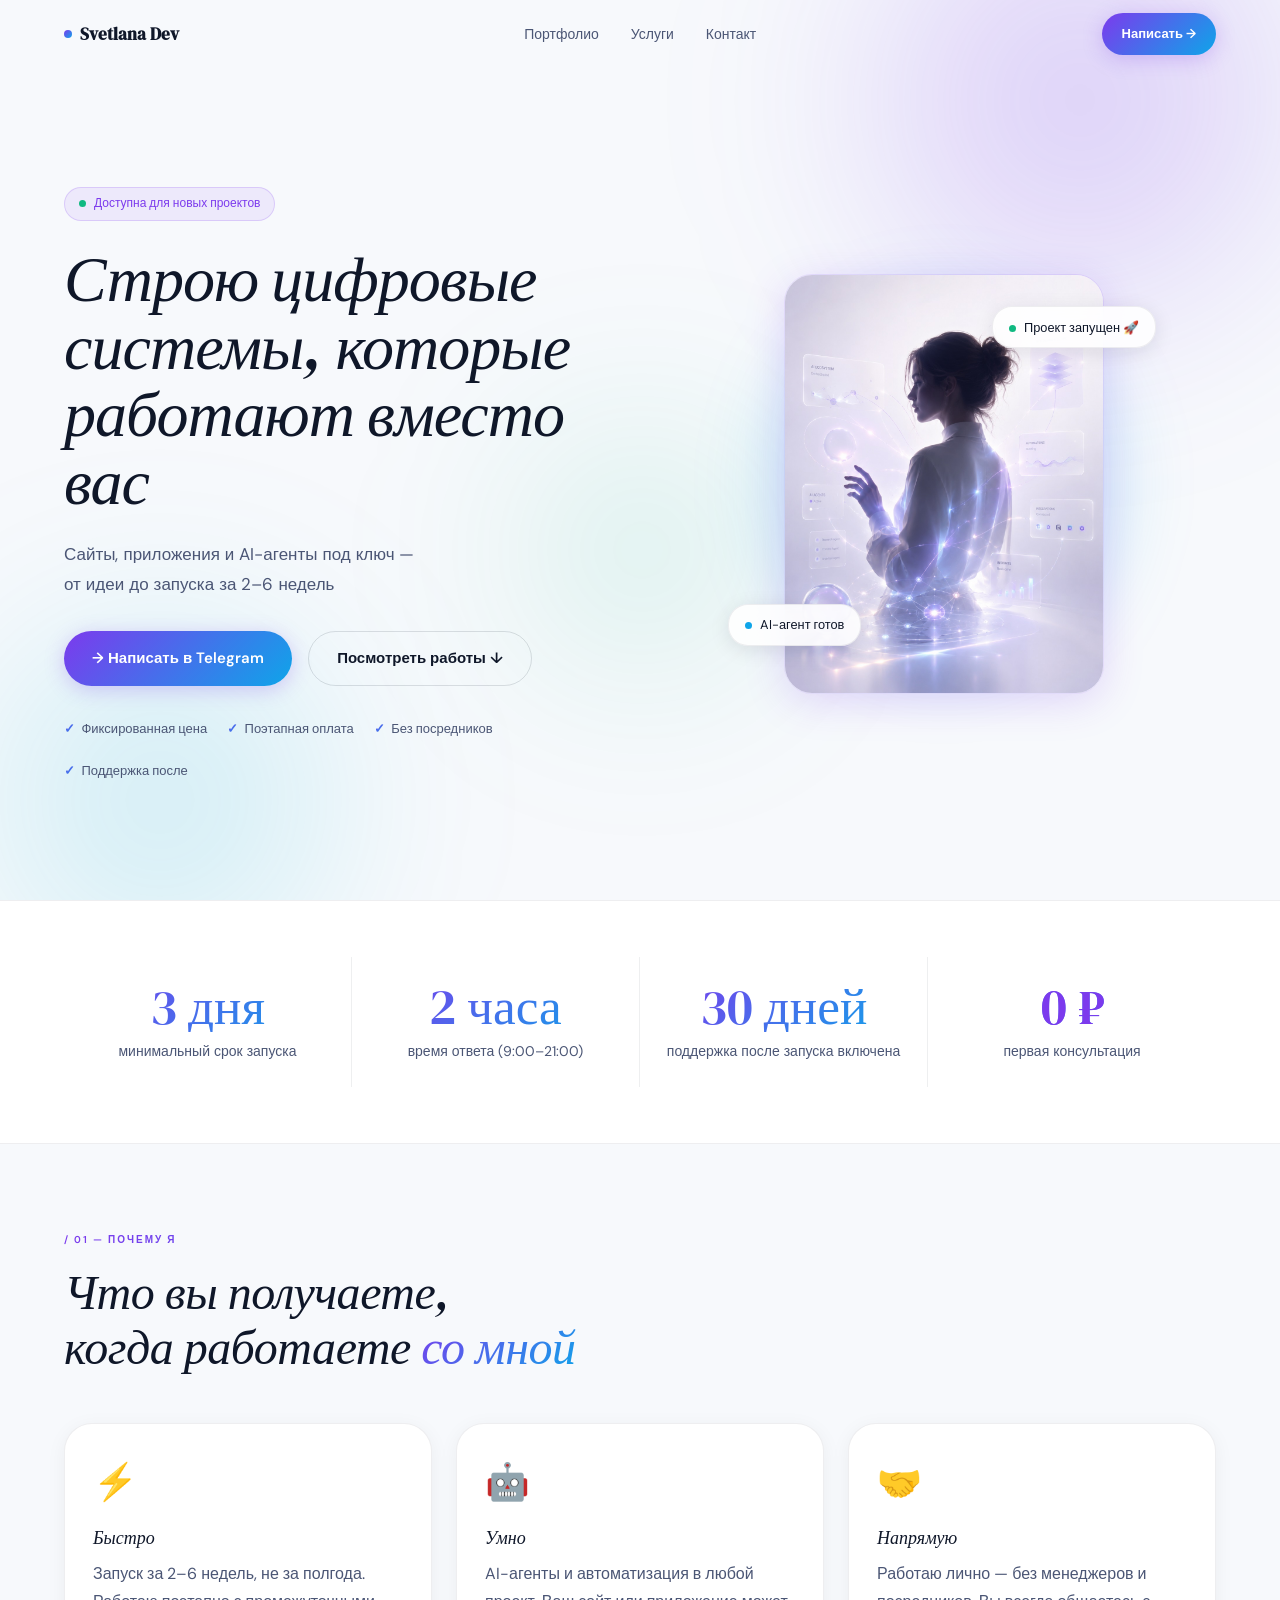
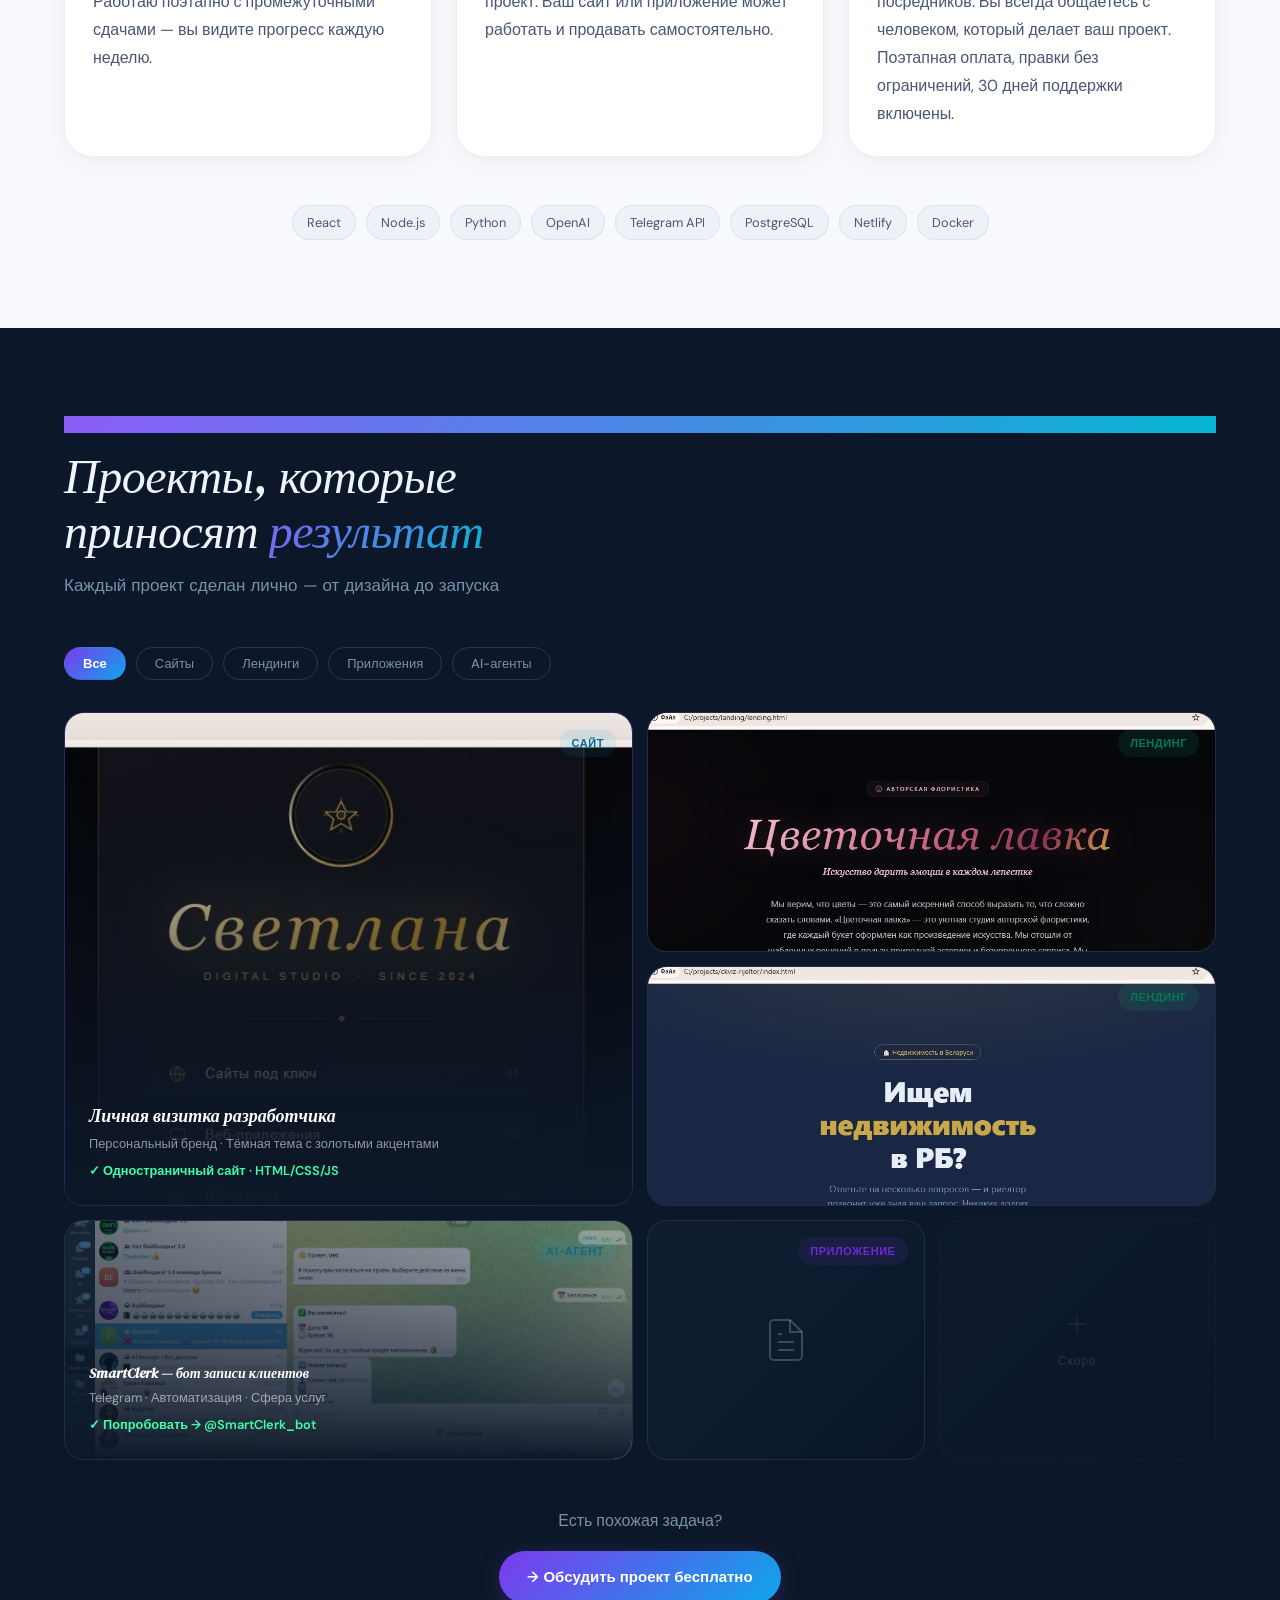
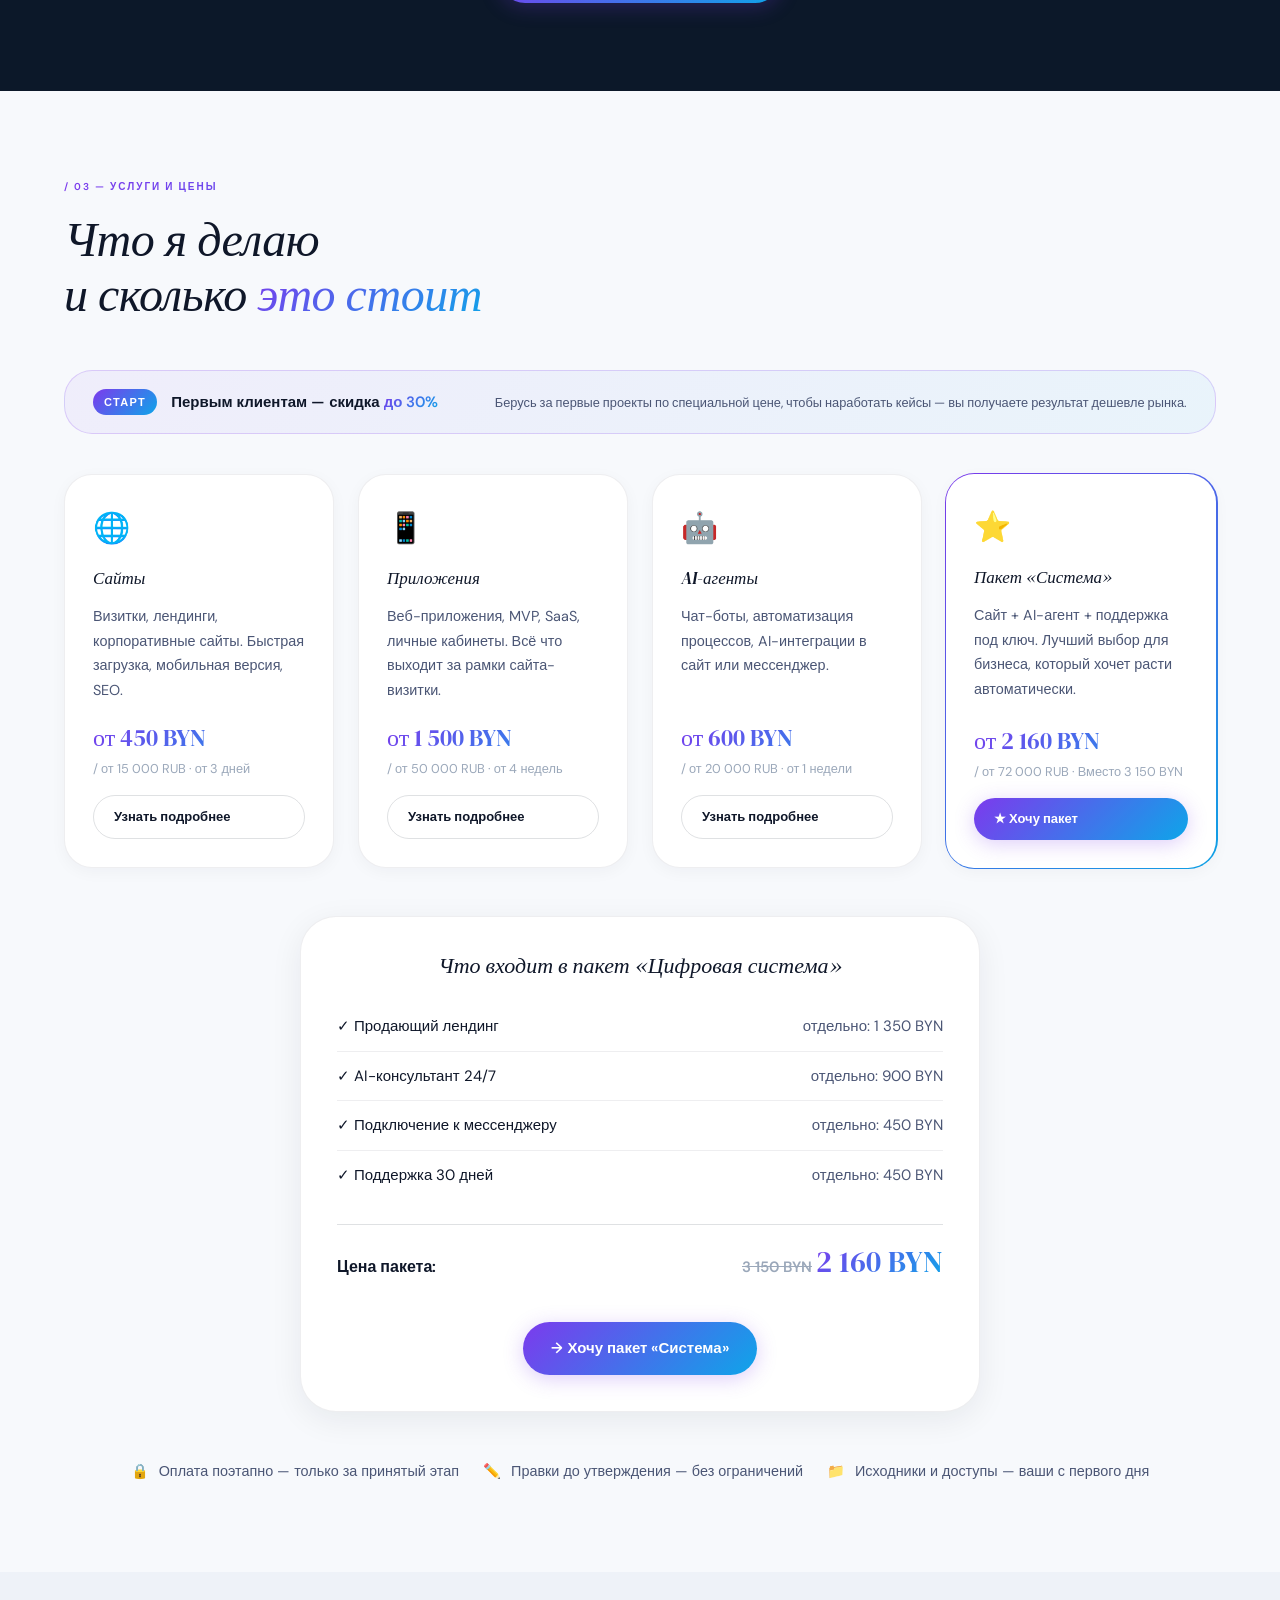
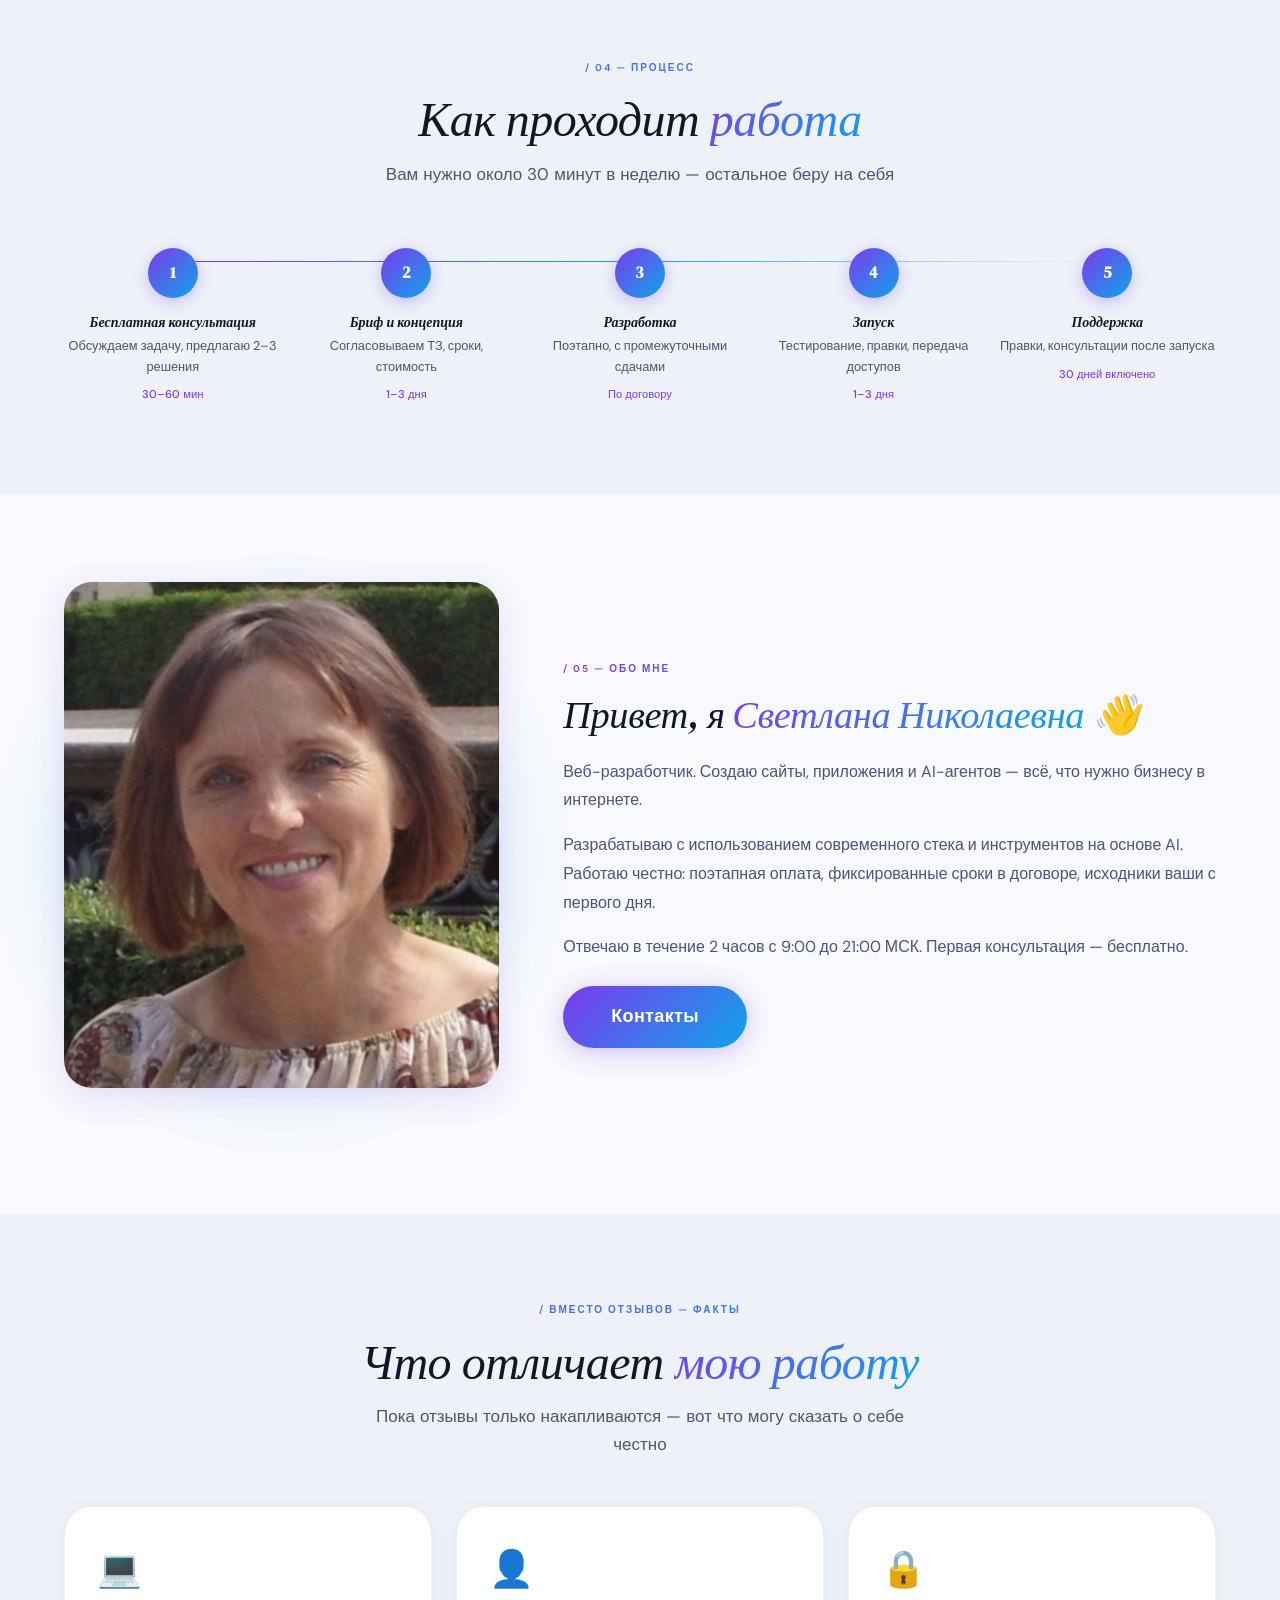
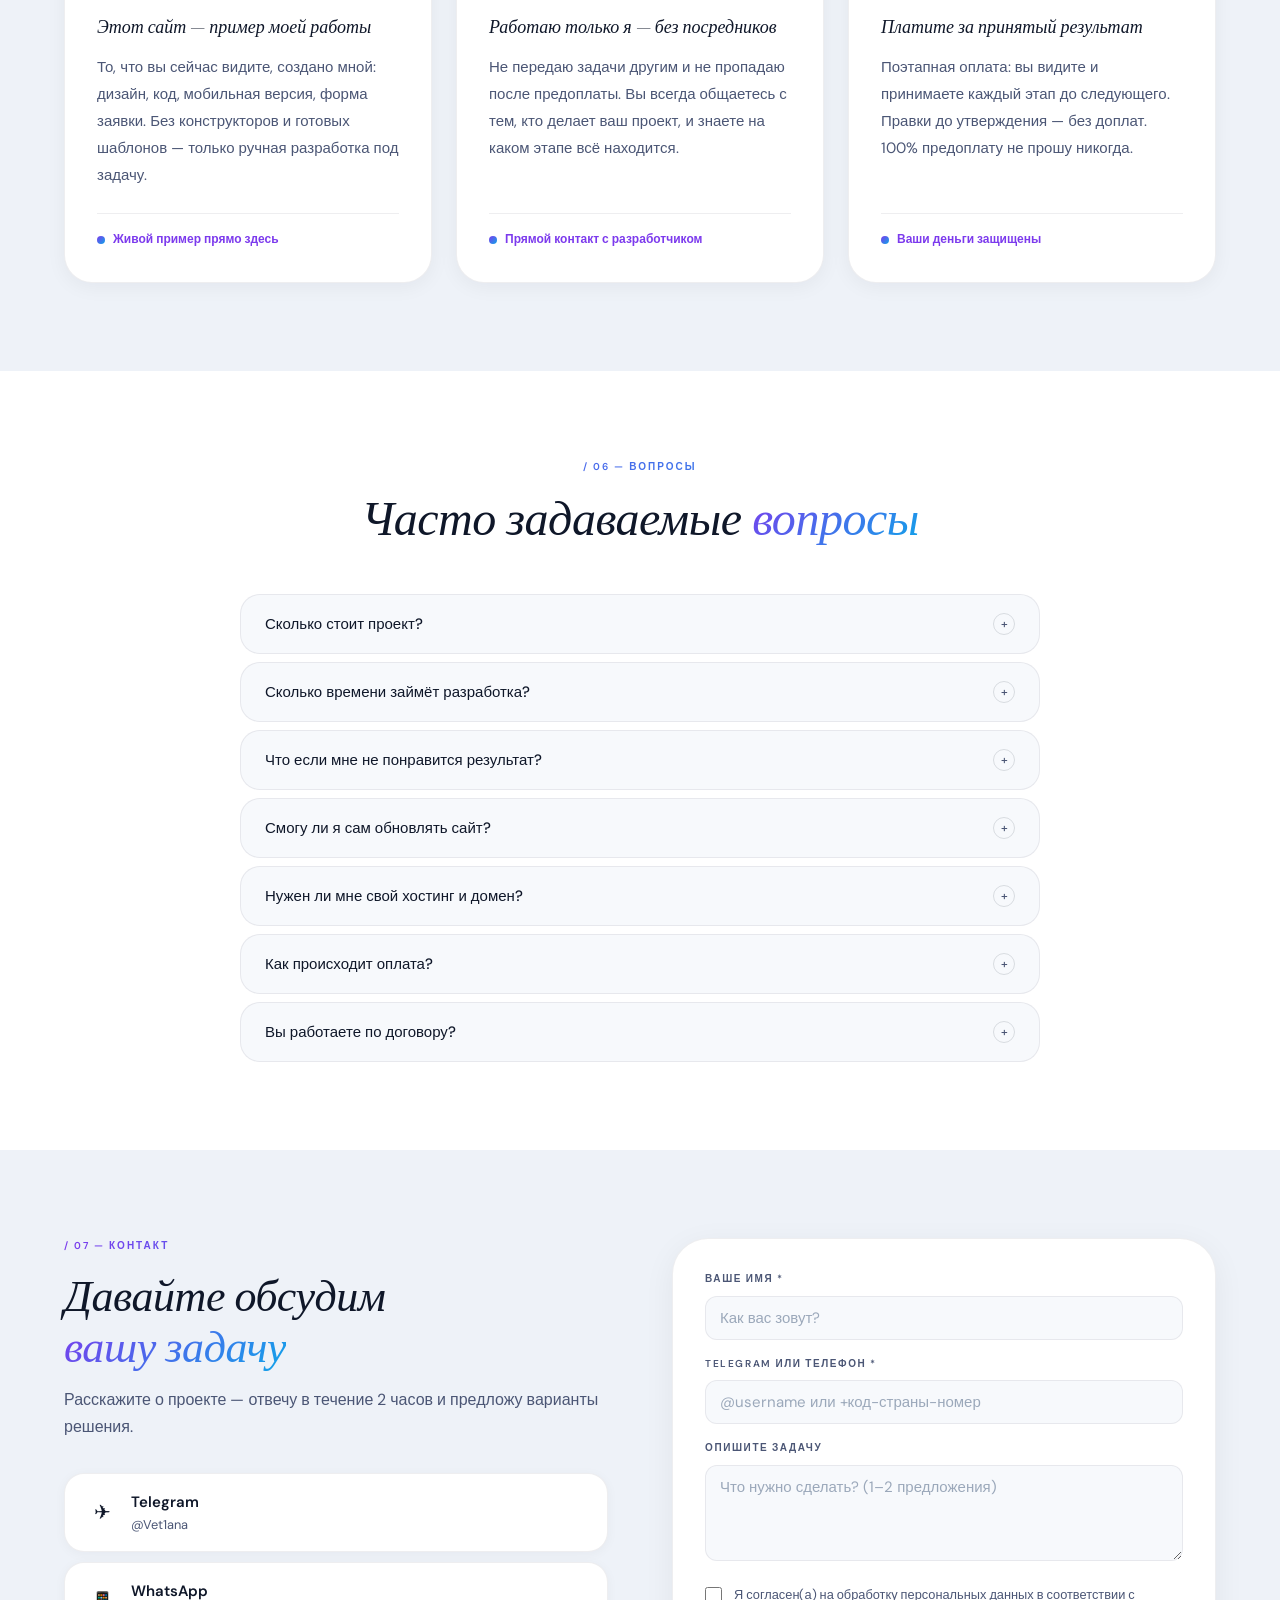
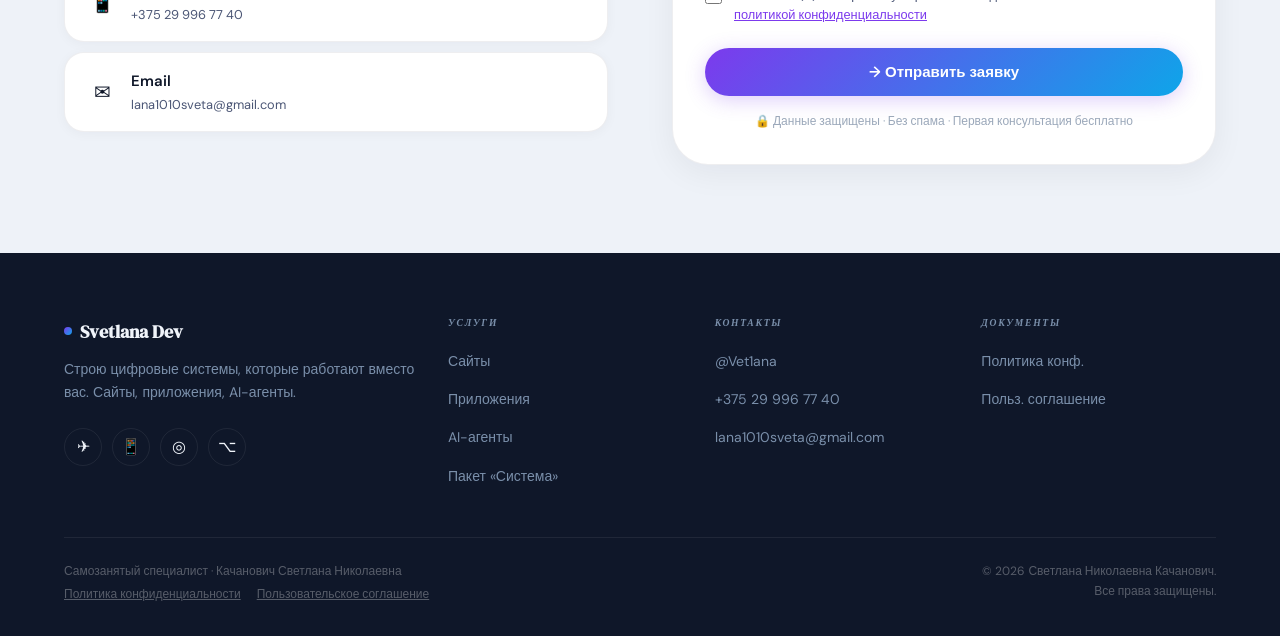
==== thoughts/shared/index.html @ b5c0c2f6 "Add real photos, portfolio screenshots, advantages section, redesign contact buttons - Replace hero " ====
<!DOCTYPE html>
<html lang="ru">
<head>
  <meta charset="UTF-8">
  <meta name="viewport" content="width=device-width, initial-scale=1.0">
  <title>Светлана Николаевна Качанович — Сайты, приложения и AI-агенты под ключ</title>
  <meta name="description" content="Разрабатываю сайты, веб-приложения и AI-агентов для малого бизнеса. Поэтапная оплата, сроки от 3 дней, поддержка после запуска.">
  <meta property="og:title" content="Светлана Николаевна Качанович — Цифровые системы под ключ">
  <meta property="og:description" content="Сайты, приложения и AI-агенты. От идеи до запуска за 2–6 недель.">
  <meta property="og:type" content="website">
  <meta name="twitter:card" content="summary_large_image">
  <link rel="icon" type="image/svg+xml" href="data:image/svg+xml,%3Csvg xmlns='http://www.w3.org/2000/svg' viewBox='0 0 32 32'%3E%3Cdefs%3E%3ClinearGradient id='g' x1='0' y1='0' x2='1' y2='1'%3E%3Cstop offset='0%25' stop-color='%237C3AED'/%3E%3Cstop offset='100%25' stop-color='%230EA5E9'/%3E%3C/linearGradient%3E%3C/defs%3E%3Crect width='32' height='32' rx='8' fill='url(%23g)'/%3E%3Ctext x='16' y='23' font-family='Georgia,serif' font-size='21' font-style='italic' fill='white' text-anchor='middle'%3ES%3C/text%3E%3C/svg%3E">
  <link rel="preconnect" href="https://fonts.googleapis.com">
  <link rel="preconnect" href="https://fonts.gstatic.com" crossorigin>
  <link href="https://fonts.googleapis.com/css2?family=DM+Serif+Display:ital@0;1&family=DM+Sans:ital,opsz,wght@0,9..40,300;0,9..40,400;0,9..40,500;0,9..40,600;0,9..40,700;1,9..40,400&display=swap" rel="stylesheet">
  <style>
    /* ── TOKENS ───────────────────────────────────── */
    :root {
      --bg:    #F7F9FC;
      --bg2:   #FFFFFF;
      --bg3:   #EEF2F8;
      --bgd:   #0C1829;  /* dark section (portfolio) */
      --bgd2:  #111E32;

      /* Aurora palette */
      --a1: #7C3AED;   /* violet */
      --a2: #0EA5E9;   /* sky */
      --a3: #06B6D4;   /* cyan */
      --a4: #8B5CF6;   /* purple */
      --grad: linear-gradient(135deg, #7C3AED 0%, #0EA5E9 100%);
      --grad2: linear-gradient(135deg, #8B5CF6 0%, #06B6D4 100%);

      /* Text */
      --tx:    #0F1729;
      --tx2:   #4B5675;
      --tx3:   #9BA8BA;
      --txd:   #F0F4FA;  /* text on dark */
      --txd2:  #7A8FAA;

      /* Borders */
      --bdr:   rgba(15,23,41,.07);
      --bdr2:  rgba(15,23,41,.13);
      --bdrd:  rgba(255,255,255,.07);
      --bdrd2: rgba(255,255,255,.13);

      --ok:    #10B981;
      --fh:    'DM Serif Display', serif;
      --fb:    'DM Sans', sans-serif;
      --r-sm:  8px;
      --r:     12px;
      --r-lg:  20px;
      --r-xl:  28px;
      --r-2xl: 36px;
      --r-full: 9999px;
      --sec-py: 88px;
      --cmax: 1200px;
    }

    /* ── RESET ────────────────────────────────────── */
    *,*::before,*::after { box-sizing:border-box; margin:0; padding:0 }
    html { scroll-behavior:smooth; overflow-x:clip; max-width:100vw }
    body { background:var(--bg); color:var(--tx); font-family:var(--fb); font-size:1rem; line-height:1.65; overflow-x:clip; max-width:100vw; width:100% }
    h1,h2,h3,h4 { font-family:var(--fh); line-height:1.15; font-weight:400; font-style:italic }
    a { color:inherit; text-decoration:none }
    img { max-width:100%; display:block }
    button { cursor:pointer; border:none; background:none; font-family:inherit; color:inherit }

    /* ── LAYOUT ───────────────────────────────────── */
    .c { max-width:var(--cmax); margin:0 auto; padding:0 24px }
    .sec { padding:var(--sec-py) 0 }
    .sec-head { margin-bottom:3rem }
    .sec-title { font-size:clamp(2rem,4vw,3rem); letter-spacing:-0.01em }
    .sec-sub { font-size:1.0625rem; color:var(--tx2); max-width:560px; margin-top:.75rem; font-weight:400 }
    .sec-label {
      font-family:var(--fb); font-size:.625rem; font-weight:600;
      letter-spacing:.2em; text-transform:uppercase; margin-bottom:1rem;
      background:var(--grad); -webkit-background-clip:text; -webkit-text-fill-color:transparent; background-clip:text;
    }

    /* Aurora gradient text */
    .hl {
      background:var(--grad); -webkit-background-clip:text;
      -webkit-text-fill-color:transparent; background-clip:text;
    }
    /* On dark sections */
    .hl-d {
      background:var(--grad2); -webkit-background-clip:text;
      -webkit-text-fill-color:transparent; background-clip:text;
    }

    /* ── BUTTONS ──────────────────────────────────── */
    .btn {
      display:inline-flex; align-items:center; gap:.5rem;
      padding:14px 28px; border-radius:var(--r-full);
      font-weight:600; font-size:.9375rem; font-family:var(--fb);
      transition:transform .2s,box-shadow .2s,opacity .2s;
      white-space:nowrap; cursor:pointer;
    }
    .btn-p { background:var(--grad); color:#fff; box-shadow:0 4px 20px rgba(124,58,237,.25) }
    .btn-p:hover { transform:translateY(-3px); box-shadow:0 8px 32px rgba(124,58,237,.38) }
    .btn-s { background:transparent; border:1.5px solid var(--bdr2); color:var(--tx) }
    .btn-s:hover { border-color:var(--a1); color:var(--a1); transform:translateY(-2px) }
    .btn-s-d { background:transparent; border:1.5px solid var(--bdrd2); color:var(--txd) }
    .btn-s-d:hover { border-color:var(--a2); color:var(--a2); transform:translateY(-2px) }
    .btn-sm { padding:10px 20px; font-size:.8125rem }

    /* ── CARDS ────────────────────────────────────── */
    .card {
      background:var(--bg2); border:1px solid var(--bdr);
      border-radius:var(--r-xl); padding:1.75rem;
      box-shadow:0 4px 20px rgba(15,23,41,.05);
      transition:transform .3s,box-shadow .3s;
    }
    .card:hover { transform:translateY(-5px); box-shadow:0 12px 40px rgba(15,23,41,.1) }

    /* ── TAGS ─────────────────────────────────────── */
    .tag { display:inline-flex; align-items:center; padding:5px 12px; border-radius:var(--r-full); font-size:.6875rem; font-weight:600; letter-spacing:.05em; text-transform:uppercase; font-family:var(--fb) }
    .t-site { background:rgba(14,165,233,.1);  color:#0369A1 }
    .t-app  { background:rgba(124,58,237,.1);  color:#6D28D9 }
    .t-ai   { background:rgba(6,182,212,.1);   color:#0E7490 }
    .t-land { background:rgba(16,185,129,.1);  color:#047857 }

    /* ── REVEAL ───────────────────────────────────── */
    .rv { opacity:0; transform:translateY(24px); transition:opacity .65s,transform .65s }
    .rv.on { opacity:1; transform:none }
    .d1{transition-delay:.1s}.d2{transition-delay:.2s}.d3{transition-delay:.3s}.d4{transition-delay:.4s}

    /* ── NAV ──────────────────────────────────────── */
    .nav { position:fixed; top:0; left:0; right:0; z-index:100; transition:background .3s,box-shadow .3s }
    .nav.scrolled { background:rgba(247,249,252,.9); backdrop-filter:blur(20px); -webkit-backdrop-filter:blur(20px); box-shadow:0 1px 20px rgba(15,23,41,.07) }
    .nav-in { display:flex; align-items:center; justify-content:space-between; height:68px }
    .nav-logo { font-family:var(--fh); font-size:1.0625rem; font-weight:700; display:flex; align-items:center; gap:.5rem }
    .nav-logo-mark { display:inline-block; width:8px; height:8px; border-radius:50%; background:var(--grad) }
    .nav-links { display:flex; align-items:center; gap:2rem; list-style:none }
    .nav-links a { color:var(--tx2); font-size:.875rem; transition:color .2s; font-weight:500 }
    .nav-links a:hover { color:var(--tx) }
    .nav-acts { display:flex; align-items:center; gap:1rem }
    .burger { display:none; flex-direction:column; gap:5px; padding:8px }
    .burger span { display:block; width:22px; height:2px; background:var(--tx); border-radius:2px; transition:transform .3s }
    .mob-menu { display:none; flex-direction:column; padding:1.5rem; gap:1rem; background:rgba(247,249,252,.97); backdrop-filter:blur(20px); border-top:1px solid var(--bdr); box-shadow:0 8px 32px rgba(15,23,41,.08) }
    .mob-menu.open { display:flex }
    .mob-menu a { color:var(--tx2); font-size:1.125rem; padding:.75rem 0; border-bottom:1px solid var(--bdr); font-weight:500 }
    .mob-menu a:hover { color:var(--tx) }

    /* ── HERO ─────────────────────────────────────── */
    .hero { min-height:100vh; display:flex; align-items:center; position:relative; overflow:hidden; background:var(--bg); padding-top:68px }
    /* Aurora blobs */
    .ab { position:absolute; border-radius:50%; filter:blur(88px); pointer-events:none }
    .ab1 { width:640px; height:640px; background:radial-gradient(circle,rgba(124,58,237,.28) 0%,transparent 65%); top:-220px; right:-120px; animation:drift1 9s ease-in-out infinite }
    .ab2 { width:520px; height:520px; background:radial-gradient(circle,rgba(6,182,212,.22) 0%,transparent 65%); bottom:-160px; left:-100px; animation:drift2 11s ease-in-out infinite }
    .ab3 { width:380px; height:380px; background:radial-gradient(circle,rgba(16,185,129,.18) 0%,transparent 65%); top:40%; right:35%; animation:drift3 13s ease-in-out infinite }
    @keyframes drift1 { 0%,100%{transform:translate(0,0)} 50%{transform:translate(25px,18px)} }
    @keyframes drift2 { 0%,100%{transform:translate(0,0)} 50%{transform:translate(-18px,24px)} }
    @keyframes drift3 { 0%,100%{transform:translate(0,0)} 50%{transform:translate(12px,-20px)} }
    .hero-in { position:relative; z-index:1; display:grid; grid-template-columns:1fr 1fr; gap:4rem; align-items:center; padding:5rem 0 }
    .hero-badge {
      display:inline-flex; align-items:center; gap:.5rem;
      background:rgba(124,58,237,.08); border:1px solid rgba(124,58,237,.18);
      border-radius:var(--r-full); padding:6px 14px; font-size:.75rem;
      color:var(--a1); margin-bottom:1.5rem; font-family:var(--fb); font-weight:500;
    }
    .dot-pulse { display:inline-block; width:7px; height:7px; border-radius:50%; background:var(--ok); animation:pulse 2s ease-in-out infinite }
    @keyframes pulse { 0%,100%{opacity:1;transform:scale(1)} 50%{opacity:.4;transform:scale(.75)} }
    .hero-h1 { font-size:clamp(2.5rem,5vw,4.25rem); font-weight:400; line-height:1.06; letter-spacing:-0.015em; margin-bottom:1.5rem; color:var(--tx) }
    .hero-h1 .w { display:inline-block; opacity:0; transform:translateY(18px) }
    .hero-h1 .w.on { animation:wapp .48s ease forwards }
    @keyframes wapp { to { opacity:1; transform:none } }
    .hero-sub { font-size:1.0625rem; color:var(--tx2); margin-bottom:2rem; line-height:1.75; opacity:0; transform:translateY(12px); transition:opacity .5s .8s,transform .5s .8s }
    .hero-sub.on { opacity:1; transform:none }
    .hero-acts { display:flex; flex-wrap:wrap; gap:1rem; margin-bottom:2rem; opacity:0; transform:translateY(12px); transition:opacity .5s 1s,transform .5s 1s }
    .hero-acts.on { opacity:1; transform:none }
    .hero-trust { display:flex; flex-wrap:wrap; gap:1.25rem; opacity:0; transition:opacity .5s 1.2s }
    .hero-trust.on { opacity:1 }
    .trust-i { display:flex; align-items:center; gap:.4rem; color:var(--tx2); font-size:.8125rem }
    .trust-i::before { content:'✓'; font-weight:700; background:var(--grad); -webkit-background-clip:text; -webkit-text-fill-color:transparent; background-clip:text }

    /* Hero visual */
    .hero-vis { display:flex; justify-content:center; align-items:center }
    .h-frame { position:relative; width:320px; height:420px }
    /* aurora glow behind frame */
    .h-frame::before {
      content:''; position:absolute; inset:-32px; border-radius:50%;
      background:radial-gradient(circle,rgba(124,58,237,.22) 0%,rgba(14,165,233,.16) 50%,transparent 70%);
      filter:blur(32px); z-index:0; animation:photo-glow 5s ease-in-out infinite;
    }
    @keyframes photo-glow { 0%,100%{opacity:.7;transform:scale(1)} 50%{opacity:1;transform:scale(1.06)} }
    .h-ph {
      position:relative; z-index:1; width:100%; height:100%;
      border-radius:var(--r-xl); overflow:hidden;
      border:1px solid rgba(124,58,237,.15); box-shadow:0 8px 40px rgba(124,58,237,.18);
    }
    .h-ph img { width:100%; height:100%; object-fit:cover; object-position:top center; display:block }
    .fc {
      position:absolute; background:rgba(255,255,255,.88); border:1px solid var(--bdr);
      border-radius:var(--r-lg); padding:.6rem 1rem; backdrop-filter:blur(16px);
      font-size:.8rem; white-space:nowrap; z-index:2; color:var(--tx);
      box-shadow:0 4px 20px rgba(15,23,41,.1);
    }
    .fc1 { top:32px; right:-52px; animation:fl 3.2s ease-in-out infinite }
    .fc2 { bottom:48px; left:-56px; animation:fl 3.2s ease-in-out infinite 1.6s }
    @keyframes fl { 0%,100%{transform:none} 50%{transform:translateY(-8px)} }
    .fc-dot { display:inline-block; width:7px; height:7px; border-radius:50%; margin-right:5px }
    .fc-dot-g { background:var(--ok) }
    .fc-dot-b { background:var(--a2) }

    /* ── TRUST NUMBERS ────────────────────────────── */
    .nums { background:var(--bg2); padding:3.5rem 0; border-top:1px solid var(--bdr); border-bottom:1px solid var(--bdr) }
    .nums-g { display:grid; grid-template-columns:repeat(4,1fr) }
    .num-i { text-align:center; padding:1.5rem; border-right:1px solid var(--bdr) }
    .num-i:last-child { border-right:none }
    .num-val {
      font-family:var(--fh); font-size:clamp(2.25rem,4vw,3.25rem); font-weight:400;
      line-height:1; margin-bottom:.5rem;
      background:var(--grad); -webkit-background-clip:text; -webkit-text-fill-color:transparent; background-clip:text;
    }
    .num-lbl { color:var(--tx2); font-size:.875rem }

    /* ── UTP ──────────────────────────────────────── */
    .utp-g { display:grid; grid-template-columns:repeat(3,1fr); gap:1.5rem }
    .utp-icon { font-size:2.25rem; margin-bottom:1rem; display:block }
    .utp-title { font-size:1.125rem; margin-bottom:.75rem }
    .utp-txt { color:var(--tx2); line-height:1.75 }
    .techs { margin-top:3rem; display:flex; flex-wrap:wrap; gap:.625rem; justify-content:center }
    .tech { background:var(--bg3); border:1px solid var(--bdr); border-radius:var(--r-full); padding:6px 14px; font-size:.8rem; color:var(--tx2); transition:all .2s }
    .tech:hover { border-color:var(--a1); color:var(--a1); background:rgba(124,58,237,.06) }

    /* ── PORTFOLIO (dark section) ─────────────────── */
    .pf-bg { background:var(--bgd) }
    .pf-filters { display:flex; flex-wrap:wrap; gap:.625rem; margin-bottom:2rem }
    .fil { padding:7px 18px; border-radius:var(--r-full); font-size:.8125rem; font-weight:500; border:1.5px solid var(--bdrd2); color:var(--txd2); transition:all .2s; font-family:var(--fb); background:none; cursor:pointer }
    .fil:hover,.fil.act { background:var(--grad); border-color:transparent; color:#fff; font-weight:600 }
    .pf-g { display:grid; grid-template-columns:repeat(4,1fr); grid-auto-rows:240px; gap:14px }
    .pc { position:relative; border-radius:var(--r-lg); overflow:hidden; background:var(--bgd2); border:1px solid var(--bdrd); transition:transform .3s,box-shadow .3s }
    .pc:hover { transform:translateY(-5px); box-shadow:0 16px 48px rgba(0,0,0,.4) }
    .pc.feat { grid-column:span 2; grid-row:span 2; border-color:rgba(124,58,237,.25) }
    .pc.wide { grid-column:span 2 }
    .pp { width:100%; height:100%; display:flex; align-items:center; justify-content:center; background:linear-gradient(135deg,#111E32 0%,#0a1628 100%); color:rgba(255,255,255,.2) }
    .pov { position:absolute; inset:0; background:linear-gradient(to top,rgba(12,24,41,.98) 0%,rgba(12,24,41,.3) 65%,transparent 100%); padding:1.5rem; display:flex; flex-direction:column; justify-content:flex-end; opacity:0; transition:opacity .3s }
    .pc:hover .pov,.pc.feat .pov { opacity:1 }
    .p-tag { position:absolute; top:1rem; right:1rem }
    .p-title { font-family:var(--fh); font-weight:700; color:#fff; font-size:.875rem; margin-bottom:.4rem }
    .pc.feat .p-title { font-size:1.125rem }
    .p-meta { font-size:.8rem; color:rgba(255,255,255,.55); margin-bottom:.35rem }
    .p-res { font-size:.8rem; color:#3DFFA8; font-weight:600 }
    .pf-cta { text-align:center; margin-top:3rem }
    .pf-cta p { color:var(--txd2); margin-bottom:1rem }

    /* ── PROMO STRIP ─────────────────────────────── */
    .promo-strip {
      display:flex; align-items:center; justify-content:space-between; flex-wrap:wrap; gap:1rem;
      background:linear-gradient(135deg,rgba(124,58,237,.06) 0%,rgba(14,165,233,.06) 100%);
      border:1.5px solid rgba(124,58,237,.2); border-radius:var(--r-xl);
      padding:1.125rem 1.75rem; margin-bottom:2.5rem;
    }
    .promo-left { display:flex; align-items:center; gap:.875rem }
    .promo-badge {
      font-size:.6875rem; font-weight:700; letter-spacing:.12em; text-transform:uppercase;
      background:var(--grad); color:#fff; border-radius:var(--r-full); padding:4px 11px;
      white-space:nowrap;
    }
    .promo-text { font-size:.9375rem; font-weight:600; color:var(--tx) }
    .promo-text span { background:var(--grad); -webkit-background-clip:text; -webkit-text-fill-color:transparent; background-clip:text }
    .promo-note { font-size:.8rem; color:var(--tx2) }

    /* ── SERVICES ─────────────────────────────────── */
    .srv-g { display:grid; grid-template-columns:repeat(4,1fr); gap:1.5rem; margin-bottom:3rem }
    .sc { background:var(--bg2); border:1px solid var(--bdr); border-radius:var(--r-xl); padding:1.75rem; display:flex; flex-direction:column; gap:1rem; box-shadow:0 4px 16px rgba(15,23,41,.04); transition:transform .3s,box-shadow .3s }
    .sc:hover { transform:translateY(-5px); box-shadow:0 12px 36px rgba(15,23,41,.09) }
    .sc.feat-s { background:var(--bg2); border:0; position:relative }
    /* gradient border via pseudo */
    .sc.feat-s::before { content:''; position:absolute; inset:-1.5px; border-radius:calc(var(--r-xl) + 1.5px); background:var(--grad); z-index:-1 }
    .sc-icon { font-size:1.875rem }
    .sc-title { font-size:1.0625rem }
    .sc-desc { color:var(--tx2); font-size:.9rem; line-height:1.7; flex-grow:1 }
    .sc-price { font-family:var(--fh); font-size:1.5rem; font-weight:400; background:var(--grad); -webkit-background-clip:text; -webkit-text-fill-color:transparent; background-clip:text }
    .sc-term { font-size:.8rem; color:var(--tx3) }
    /* Value stack */
    .vs { background:var(--bg2); border:1px solid var(--bdr); border-radius:var(--r-2xl); padding:2.25rem; max-width:680px; margin:0 auto; box-shadow:0 8px 32px rgba(15,23,41,.07) }
    .vs-title { font-size:1.375rem; margin-bottom:1.5rem; text-align:center }
    .vs-list { list-style:none; margin-bottom:1.5rem }
    .vs-item { display:flex; justify-content:space-between; padding:.75rem 0; border-bottom:1px solid var(--bdr); font-size:.9375rem }
    .vs-item:last-child { border-bottom:none }
    .vs-item span:last-child { color:var(--tx2) }
    .vs-total { display:flex; justify-content:space-between; align-items:baseline; padding:.75rem 0; border-top:1px solid var(--bdr2); font-weight:600 }
    .vs-old { text-decoration:line-through; color:var(--tx3); font-size:.9375rem }
    .vs-new { font-family:var(--fh); font-size:1.875rem; font-weight:400; background:var(--grad); -webkit-background-clip:text; -webkit-text-fill-color:transparent; background-clip:text }
    .vs-cta { text-align:center; margin-top:1.5rem }
    .guar { display:flex; flex-wrap:wrap; justify-content:center; gap:1.5rem; margin-top:3rem }
    .guar-i { display:flex; align-items:center; gap:.625rem; color:var(--tx2); font-size:.9rem }

    /* ── PROCESS ──────────────────────────────────── */
    .proc-g { position:relative; display:grid; grid-template-columns:repeat(5,1fr); gap:1rem }
    .proc-g::before { content:''; position:absolute; top:25px; left:calc(10% + 16px); right:calc(10% + 16px); height:1.5px; background:linear-gradient(90deg,var(--a1),var(--a2),transparent) }
    .ps { position:relative; text-align:center; padding-top:.75rem }
    .ps-num {
      width:50px; height:50px; border-radius:50%;
      background:var(--grad); color:#fff;
      display:flex; align-items:center; justify-content:center;
      font-weight:700; font-size:1rem; margin:0 auto 1rem; position:relative; z-index:1;
      font-family:var(--fh); box-shadow:0 4px 16px rgba(124,58,237,.3);
    }
    .ps-title { font-size:.875rem; margin-bottom:.4rem; font-weight:600 }
    .ps-desc { font-size:.8rem; color:var(--tx2); line-height:1.6 }
    .ps-time { display:inline-block; margin-top:.5rem; font-size:.7rem; color:var(--a1); font-weight:500 }

    /* ── REVIEWS ──────────────────────────────────── */
    .rv-bg { background:var(--bg3) }
    .rv-wrap { overflow:hidden }
    .rv-track { display:flex; transition:transform .4s ease }
    .rv-card { min-width:100%; padding:1rem }
    .rv-inner { background:var(--bg2); border:1px solid var(--bdr); border-radius:var(--r-2xl); padding:2.25rem; max-width:780px; margin:0 auto; box-shadow:0 8px 32px rgba(15,23,41,.06) }
    .rv-stars { font-size:1.125rem; margin-bottom:1rem; letter-spacing:.1em; background:var(--grad); -webkit-background-clip:text; -webkit-text-fill-color:transparent; background-clip:text }
    .rv-text { font-size:1.0625rem; line-height:1.8; color:var(--tx2); margin-bottom:1.5rem; font-style:italic }
    .rv-auth { display:flex; align-items:center; gap:1rem }
    .rv-photo { width:48px; height:48px; border-radius:50%; background:var(--grad); color:#fff; display:flex; align-items:center; justify-content:center; font-weight:700; font-size:.9375rem; flex-shrink:0; font-family:var(--fh) }
    .rv-name { font-size:.9375rem; font-weight:600 }
    .rv-role { font-size:.8rem; color:var(--tx2) }
    .rv-ctrl { display:flex; justify-content:center; align-items:center; gap:1rem; margin-top:2rem }
    .rv-btn { width:44px; height:44px; border-radius:50%; border:1.5px solid var(--bdr2); display:flex; align-items:center; justify-content:center; color:var(--tx2); transition:all .2s; cursor:pointer }
    .rv-btn:hover { border-color:var(--a1); color:var(--a1); background:rgba(124,58,237,.06) }
    .rv-dots { display:flex; gap:8px }
    .rv-dot { width:8px; height:8px; border-radius:50%; background:var(--bdr2); cursor:pointer; transition:background .2s,width .2s }
    .rv-dot.on { background:var(--grad); width:24px; border-radius:var(--r-full) }

    /* ── ABOUT ────────────────────────────────────── */
    .ab-in { display:grid; grid-template-columns:1fr 1.5fr; gap:4rem; align-items:center }
    .ab-frame { position:relative; aspect-ratio:4/5 }
    /* aurora glow */
    .ab-frame::before { content:''; position:absolute; inset:-24px; border-radius:50%; background:radial-gradient(circle,rgba(124,58,237,.18) 0%,rgba(14,165,233,.12) 50%,transparent 70%); filter:blur(28px); z-index:0 }
    .ab-ph { position:relative; z-index:1; width:100%; min-height:360px; background:var(--bg2); border-radius:var(--r-xl); border:1px solid rgba(124,58,237,.12); box-shadow:0 8px 32px rgba(124,58,237,.1); display:flex; flex-direction:column; align-items:center; justify-content:center; gap:.75rem; color:var(--tx3); font-size:.875rem }
    .ab-ph svg { width:72px; height:72px; opacity:.2 }
    .ab-h2 { font-size:clamp(1.75rem,3vw,2.5rem); font-weight:400; letter-spacing:-0.01em; margin-bottom:1.25rem }
    .ab-p { color:var(--tx2); line-height:1.8; margin-bottom:1rem }
    .ab-soc { display:flex; gap:.75rem; margin-top:1.5rem }
    .soc-btn { display:flex; align-items:center; gap:.5rem; padding:9px 16px; border-radius:var(--r-full); border:1.5px solid var(--bdr2); color:var(--tx2); font-size:.875rem; transition:all .2s }
    .soc-btn:hover { border-color:var(--a1); color:var(--a1); background:rgba(124,58,237,.05) }
    .btn-contact-big { display:inline-flex; align-items:center; justify-content:center; padding:16px 48px; border-radius:var(--r-full); background:var(--grad); color:#fff; font-size:1.125rem; font-weight:600; letter-spacing:.02em; box-shadow:0 4px 24px rgba(124,58,237,.3); transition:all .25s }
    .btn-contact-big:hover { transform:translateY(-2px); box-shadow:0 8px 32px rgba(124,58,237,.45) }

    /* ── ADVANTAGES ──────────────────────────────── */
    .adv-g { display:grid; grid-template-columns:repeat(3,1fr); gap:1.5rem }
    .adv-card { background:var(--bg2); border:1px solid var(--bdr); border-radius:var(--r-xl); padding:2rem; display:flex; flex-direction:column; gap:1rem; box-shadow:0 4px 20px rgba(15,23,41,.05); transition:transform .3s,box-shadow .3s }
    .adv-card:hover { transform:translateY(-5px); box-shadow:0 12px 40px rgba(15,23,41,.1) }
    .adv-icon { font-size:2.25rem }
    .adv-title { font-size:1.125rem; line-height:1.3 }
    .adv-txt { color:var(--tx2); line-height:1.8; font-size:.9375rem; flex-grow:1 }
    .adv-foot { display:flex; align-items:center; gap:.5rem; margin-top:.5rem; padding-top:1rem; border-top:1px solid var(--bdr) }
    .adv-foot-dot { width:8px; height:8px; border-radius:50%; background:var(--grad); flex-shrink:0 }
    .adv-foot-lbl { font-size:.75rem; font-weight:600; color:var(--a1) }
    @media(max-width:768px){ .adv-g { grid-template-columns:1fr } }

    /* ── FAQ ──────────────────────────────────────── */
    .faq-bg { background:var(--bg2) }
    .faq-list { max-width:800px; margin:0 auto; display:flex; flex-direction:column; gap:.5rem }
    .faq-item { background:var(--bg); border:1px solid var(--bdr); border-radius:var(--r-lg); overflow:hidden; transition:border-color .2s,box-shadow .2s }
    .faq-item.open { border-color:rgba(124,58,237,.2); box-shadow:0 4px 20px rgba(124,58,237,.07) }
    .faq-q { width:100%; text-align:left; padding:1.125rem 1.5rem; display:flex; justify-content:space-between; align-items:center; gap:1rem; font-weight:500; font-size:.9375rem; color:var(--tx); transition:color .2s }
    .faq-q:hover { color:var(--a1) }
    .faq-ic { width:22px; height:22px; border-radius:50%; border:1.5px solid var(--bdr2); display:flex; align-items:center; justify-content:center; flex-shrink:0; transition:transform .3s,border-color .2s,background .2s; font-size:.75rem; color:var(--tx2) }
    .faq-item.open .faq-ic { transform:rotate(45deg); background:var(--grad); border-color:transparent; color:#fff }
    .faq-ans { max-height:0; overflow:hidden; transition:max-height .35s ease }
    .faq-item.open .faq-ans { max-height:300px }
    .faq-ans-in { padding:0 1.5rem 1.25rem; color:var(--tx2); line-height:1.8 }

    /* ── CONTACT ──────────────────────────────────── */
    .ct-in { display:grid; grid-template-columns:1fr 1fr; gap:4rem; align-items:start }
    .ct-title { font-size:clamp(1.875rem,3.5vw,2.75rem); font-weight:400; letter-spacing:-0.01em; margin-bottom:.875rem }
    .ct-sub { color:var(--tx2); line-height:1.7; margin-bottom:2rem }
    .ct-chs { display:flex; flex-direction:column; gap:.625rem }
    .ch { display:flex; align-items:center; gap:.75rem; padding:1rem 1.25rem; background:var(--bg2); border:1px solid var(--bdr); border-radius:var(--r-lg); font-size:.9375rem; transition:all .2s; box-shadow:0 2px 12px rgba(15,23,41,.04) }
    .ch:hover { border-color:rgba(124,58,237,.25); transform:translateX(4px); box-shadow:0 4px 20px rgba(124,58,237,.08) }
    .ch-icon { font-size:1.25rem; width:34px; text-align:center }
    .form-box { background:var(--bg2); border:1px solid var(--bdr); border-radius:var(--r-2xl); padding:2rem; box-shadow:0 8px 32px rgba(15,23,41,.06) }
    .fg { margin-bottom:1rem }
    .flbl { display:block; font-size:.625rem; font-weight:600; color:var(--tx2); margin-bottom:.5rem; letter-spacing:.16em; text-transform:uppercase }
    .fi,.fta { width:100%; background:var(--bg); border:1.5px solid var(--bdr); border-radius:var(--r); padding:11px 14px; color:var(--tx); font-family:var(--fb); font-size:.9375rem; outline:none; transition:border-color .2s,box-shadow .2s }
    .fi:focus,.fta:focus { border-color:var(--a1); box-shadow:0 0 0 3px rgba(124,58,237,.1) }
    .fta { resize:vertical; min-height:96px }
    .fi::placeholder,.fta::placeholder { color:var(--tx3) }
    .fck-w { display:flex; align-items:flex-start; gap:.75rem; margin-bottom:1.5rem }
    .fck { width:17px; height:17px; margin-top:2px; flex-shrink:0; accent-color:var(--a1) }
    .fck-lbl { font-size:.8rem; color:var(--tx2); line-height:1.5 }
    .fck-lbl a { color:var(--a1); text-decoration:underline }
    .f-sub { width:100%; justify-content:center }
    .f-ok { display:none; text-align:center; padding:2rem }
    .f-ok-ic { font-size:2.5rem; margin-bottom:1rem }
    .f-ok-t { font-size:1.25rem; font-weight:700; margin-bottom:.75rem }
    .f-ok-s { color:var(--tx2) }
    .f-guar { text-align:center; margin-top:1rem; font-size:.75rem; color:var(--tx3) }

    /* ── FOOTER ───────────────────────────────────── */
    .ft { background:var(--tx); padding:4rem 0 2rem; color:var(--txd) }
    .ft-top { display:grid; grid-template-columns:1.5fr 1fr 1fr 1fr; gap:2rem; margin-bottom:3rem }
    .ft-logo { font-family:var(--fh); font-size:1.125rem; font-weight:700; margin-bottom:.75rem; display:flex; align-items:center; gap:.5rem }
    .ft-logo-mark { display:inline-block; width:8px; height:8px; border-radius:50%; background:var(--grad) }
    .ft-tag { color:var(--txd2); font-size:.875rem; line-height:1.65; margin-bottom:1.5rem }
    .ft-soc { display:flex; gap:.625rem }
    .ft-si { width:38px; height:38px; border-radius:50%; border:1px solid var(--bdrd); display:flex; align-items:center; justify-content:center; transition:border-color .2s,color .2s }
    .ft-si:hover { border-color:var(--a2); color:var(--a2) }
    .ft-col-t { font-size:.6rem; letter-spacing:.18em; text-transform:uppercase; color:var(--txd2); margin-bottom:1.25rem; font-weight:600 }
    .ft-lks { list-style:none; display:flex; flex-direction:column; gap:.75rem }
    .ft-lks li a { color:var(--txd2); font-size:.875rem; transition:color .2s }
    .ft-lks li a:hover { color:var(--txd) }
    .ft-bot { display:flex; justify-content:space-between; align-items:flex-start; flex-wrap:wrap; gap:1rem; padding-top:1.5rem; border-top:1px solid var(--bdrd) }
    .ft-leg { color:rgba(255,255,255,.3); font-size:.75rem; line-height:1.6 }
    .ft-leg-lks { display:flex; gap:1rem; margin-top:.25rem }
    .ft-leg-lks a { color:rgba(255,255,255,.3); font-size:.75rem; text-decoration:underline; transition:color .2s }
    .ft-leg-lks a:hover { color:var(--txd2) }
    .ft-copy { color:rgba(255,255,255,.3); font-size:.75rem; text-align:right }

    /* ── SCROLL TOP ───────────────────────────────── */
    .st { position:fixed; bottom:32px; right:32px; width:46px; height:46px; border-radius:50%; background:var(--grad); color:#fff; display:flex; align-items:center; justify-content:center; font-size:1.125rem; font-weight:700; opacity:0; pointer-events:none; transition:opacity .3s,transform .2s; z-index:50; box-shadow:0 4px 16px rgba(124,58,237,.35) }
    .st.on { opacity:1; pointer-events:auto }
    .st:hover { transform:translateY(-3px) }

    /* ── REDUCED MOTION ───────────────────────────── */
    @media(prefers-reduced-motion:reduce){*,*::before,*::after{animation-duration:.01ms!important;animation-iteration-count:1!important;transition-duration:.01ms!important}}

    /* ── RESPONSIVE ───────────────────────────────── */
    @media(max-width:768px){
      section, header, footer, .nums { overflow-x:hidden }
      .hero-cnt { width:100%; max-width:100%; overflow:hidden }
      .hero-h1 { overflow-wrap:break-word; word-break:break-word }
      .hero-sub { overflow-wrap:break-word }
      .promo-strip { flex-direction:column; align-items:flex-start; gap:.75rem }
      .promo-note { font-size:.8rem }
      .guar { flex-direction:column; align-items:flex-start; gap:1rem }
      .guar-i { font-size:.875rem }
      :root{--sec-py:64px}
      .nav-links,.nav-acts .btn:not(.burger-cta){display:none}
      .burger{display:flex}
      .hero-in{grid-template-columns:1fr;text-align:center;padding:3.5rem 0}
      .hero-vis{order:-1}
      .h-frame{width:240px;height:315px}
      .fc1{right:-8px}.fc2{left:-8px}
      .hero-acts,.hero-trust{justify-content:center}
      .nums-g{grid-template-columns:repeat(2,1fr)}
      .num-i{border-right:none;border-bottom:1px solid var(--bdr)}
      .num-i:nth-last-child(-n+2){border-bottom:none}
      .utp-g{grid-template-columns:1fr}
      .pf-g{grid-template-columns:repeat(2,1fr);grid-auto-rows:200px}
      .pc.feat,.pc.wide{grid-column:span 2}
      .pov{opacity:1}
      .srv-g{grid-template-columns:repeat(2,1fr)}
      .proc-g{grid-template-columns:1fr;gap:1.5rem}
      .proc-g::before{display:none}
      .ps{display:flex;align-items:flex-start;gap:1rem;text-align:left;padding-top:0}
      .ps-num{margin:0;flex-shrink:0}
      .ps > div { min-width:0; overflow:hidden }
      .ab-in{grid-template-columns:1fr}
      .ab-wrap{max-width:260px;margin:0 auto}
      .ct-in{grid-template-columns:1fr}
      .ft-top{grid-template-columns:1fr 1fr}
      .ft-brand{grid-column:span 2}
      .ft-bot{flex-direction:column;text-align:center}
      .ft-copy,.ft-leg-lks{text-align:center;justify-content:center}
      .ft-leg-lks{flex-wrap:wrap;gap:.5rem}
      .promo-left{flex-wrap:wrap;gap:.5rem}
      .promo-text{font-size:.875rem}
    }
    @media(max-width:640px){
      .srv-g{grid-template-columns:1fr}
      .pf-g{grid-template-columns:1fr;grid-auto-rows:auto}
      .pc{min-height:200px}
      .pc.feat,.pc.wide{grid-column:span 1;grid-row:span 1}
      .ft-top{grid-template-columns:1fr}
      .ft-brand{grid-column:span 1}
    }
  </style>
</head>
<body>

<!-- NAV -->
<header class="nav" id="nav">
  <div class="c">
    <nav class="nav-in">
      <a href="#" class="nav-logo"><span class="nav-logo-mark"></span> Svetlana Dev</a>
      <ul class="nav-links">
        <li><a href="#portfolio">Портфолио</a></li>
        <li><a href="#services">Услуги</a></li>
        <li><a href="#contact">Контакт</a></li>
      </ul>
      <div class="nav-acts">
        <a href="https://t.me/Vet1ana" class="btn btn-p btn-sm burger-cta" target="_blank" rel="noopener">Написать →</a>
        <button class="burger" id="burger" aria-label="Меню"><span></span><span></span><span></span></button>
      </div>
    </nav>
  </div>
  <div class="mob-menu" id="mob">
    <a href="#portfolio">Портфолио</a>
    <a href="#services">Услуги</a>
    <a href="#process">Как работаю</a>
    <a href="#contact">Контакт</a>
  </div>
</header>

<!-- HERO -->
<section class="hero" id="home">
  <div class="ab ab1"></div>
  <div class="ab ab2"></div>
  <div class="ab ab3"></div>
  <div class="c">
    <div class="hero-in">
      <div class="hero-cnt">
        <div class="hero-badge"><span class="dot-pulse"></span> Доступна для новых проектов</div>
        <h1 class="hero-h1" id="h1">Строю цифровые системы, которые работают вместо вас</h1>
        <p class="hero-sub" id="hsub">Сайты, приложения и AI-агенты под ключ —<br>от идеи до запуска за 2–6 недель</p>
        <div class="hero-acts" id="hacts">
          <a href="https://t.me/Vet1ana" class="btn btn-p" target="_blank" rel="noopener">→ Написать в Telegram</a>
          <a href="#portfolio" class="btn btn-s">Посмотреть работы ↓</a>
        </div>
        <div class="hero-trust" id="htr">
          <span class="trust-i">Фиксированная цена</span>
          <span class="trust-i">Поэтапная оплата</span>
          <span class="trust-i">Без посредников</span>
          <span class="trust-i">Поддержка после</span>
        </div>
      </div>
      <div class="hero-vis">
        <div class="h-frame">
          <div class="h-ph">
            <img src="img/hero-ai.jpg" alt="Светлана Качанович — разработчик AI-систем" loading="eager">
          </div>
          <div class="fc fc1"><span class="fc-dot fc-dot-g"></span> Проект запущен 🚀</div>
          <div class="fc fc2"><span class="fc-dot fc-dot-b"></span> AI-агент готов</div>
        </div>
      </div>
    </div>
  </div>
</section>

<!-- TRUST NUMBERS -->
<section class="nums" id="nums">
  <div class="c">
    <div class="nums-g">
      <div class="num-i rv"><div class="num-val" data-to="3" data-sfx=" дня">0</div><div class="num-lbl">минимальный срок запуска</div></div>
      <div class="num-i rv d1"><div class="num-val" data-to="2" data-sfx=" часа">0</div><div class="num-lbl">время ответа (9:00–21:00)</div></div>
      <div class="num-i rv d2"><div class="num-val" data-to="30" data-sfx=" дней">0</div><div class="num-lbl">поддержка после запуска включена</div></div>
      <div class="num-i rv d3"><div class="num-val" style="-webkit-text-fill-color:unset;color:var(--a1)">0 ₽</div><div class="num-lbl">первая консультация</div></div>
    </div>
  </div>
</section>

<!-- UTP -->
<section class="sec" id="utp">
  <div class="c">
    <div class="sec-head rv">
      <div class="sec-label">/ 01 — почему я</div>
      <h2 class="sec-title">Что вы получаете,<br>когда работаете <span class="hl">со мной</span></h2>
    </div>
    <div class="utp-g">
      <div class="card rv">
        <span class="utp-icon">⚡</span>
        <h3 class="utp-title">Быстро</h3>
        <p class="utp-txt">Запуск за 2–6 недель, не за полгода. Работаю поэтапно с промежуточными сдачами — вы видите прогресс каждую неделю.</p>
      </div>
      <div class="card rv d1">
        <span class="utp-icon">🤖</span>
        <h3 class="utp-title">Умно</h3>
        <p class="utp-txt">AI-агенты и автоматизация в любой проект. Ваш сайт или приложение может работать и продавать самостоятельно.</p>
      </div>
      <div class="card rv d2">
        <span class="utp-icon">🤝</span>
        <h3 class="utp-title">Напрямую</h3>
        <p class="utp-txt">Работаю лично — без менеджеров и посредников. Вы всегда общаетесь с человеком, который делает ваш проект. Поэтапная оплата, правки без ограничений, 30 дней поддержки включены.</p>
      </div>
    </div>
    <div class="techs">
      <span class="tech">React</span><span class="tech">Node.js</span><span class="tech">Python</span>
      <span class="tech">OpenAI</span><span class="tech">Telegram API</span><span class="tech">PostgreSQL</span>
      <span class="tech">Netlify</span><span class="tech">Docker</span>
    </div>
  </div>
</section>

<!-- PORTFOLIO (dark) -->
<section class="sec pf-bg" id="portfolio">
  <div class="c">
    <div class="sec-head rv">
      <div class="sec-label" style="background:var(--grad2)">/ 02 — портфолио</div>
      <h2 class="sec-title" style="color:var(--txd)">Проекты, которые<br>приносят <span class="hl-d">результат</span></h2>
      <p class="sec-sub" style="color:var(--txd2)">Каждый проект сделан лично — от дизайна до запуска</p>
    </div>
    <div class="pf-filters rv">
      <button class="fil act" data-f="all">Все</button>
      <button class="fil" data-f="site">Сайты</button>
      <button class="fil" data-f="landing">Лендинги</button>
      <button class="fil" data-f="app">Приложения</button>
      <button class="fil" data-f="ai">AI-агенты</button>
    </div>
    <div class="pf-g" id="pfg">
      <div class="pc feat rv" data-t="site">
        <div class="pp" style="background-image:url('img/vizitka-preview.jpg');background-size:auto 165%;background-position:center 18%"></div>
        <div class="p-tag"><span class="tag t-site">Сайт</span></div>
        <div class="pov">
          <h3 class="p-title">Личная визитка разработчика</h3>
          <p class="p-meta">Персональный бренд · Тёмная тема с золотыми акцентами</p>
          <p class="p-res">✓ Одностраничный сайт · HTML/CSS/JS</p>
        </div>
      </div>
      <div class="pc wide rv d1" data-t="landing">
        <div class="pp" style="background-image:url('img/landing-preview.jpg');background-size:auto 165%;background-position:center 18%"></div>
        <div class="p-tag"><span class="tag t-land">Лендинг</span></div>
        <div class="pov">
          <h3 class="p-title">Цветочная лавка</h3>
          <p class="p-meta">Ритейл · Авторская флористика</p>
          <p class="p-res">✓ Продающий лендинг · HTML/CSS/JS</p>
        </div>
      </div>
      <div class="pc wide rv d2" data-t="landing">
        <div class="pp" style="background-image:url('img/kviz-preview.jpg');background-size:auto 165%;background-position:center 18%"></div>
        <div class="p-tag"><span class="tag t-land">Лендинг</span></div>
        <div class="pov">
          <h3 class="p-title">Квиз-лендинг для риелтора</h3>
          <p class="p-meta">Недвижимость · Лидогенерация · Беларусь</p>
          <p class="p-res">✓ Квиз + форма захвата · HTML/CSS/JS</p>
        </div>
      </div>
      <a class="pc wide rv" data-t="ai" href="https://t.me/SmartClerk_bot" target="_blank" rel="noopener" style="display:block">
        <div class="pp" style="padding:0;overflow:hidden;position:relative">
          <img src="img/smartclerk-preview.jpg" alt="SmartClerk бот" style="width:100%;height:100%;object-fit:cover;object-position:68% center;opacity:.82;display:block">
          <div style="position:absolute;inset:0;background:linear-gradient(135deg,rgba(12,24,41,.55) 0%,rgba(12,24,41,.1) 100%)"></div>
        </div>
        <div class="p-tag"><span class="tag t-ai">AI-агент</span></div>
        <div class="pov" style="opacity:1">
          <h3 class="p-title">SmartClerk — бот записи клиентов</h3>
          <p class="p-meta">Telegram · Автоматизация · Сфера услуг</p>
          <p class="p-res">✓ Попробовать → @SmartClerk_bot</p>
        </div>
      </a>
      <div class="pc rv d1" data-t="app">
        <div class="pp"><svg width="48" height="48" viewBox="0 0 24 24" fill="none" stroke="currentColor" stroke-width="1"><path d="M14 2H6a2 2 0 0 0-2 2v16a2 2 0 0 0 2 2h12a2 2 0 0 0 2-2V8z"/><polyline points="14 2 14 8 20 8"/><line x1="16" y1="13" x2="8" y2="13"/><line x1="16" y1="17" x2="8" y2="17"/><polyline points="10 9 9 9 8 9"/></svg></div>
        <div class="p-tag"><span class="tag t-app">Приложение</span></div>
        <div class="pov">
          <h3 class="p-title">Resume Builder</h3>
          <p class="p-meta">Инструмент · Элегантный шаблон резюме с инфографикой</p>
          <p class="p-res" style="color:#F59E0B">⏳ В разработке</p>
        </div>
      </div>
      <div class="pc rv d2" data-t="ph" style="opacity:.35;border-style:dashed;pointer-events:none">
        <div class="pp" style="flex-direction:column;gap:.75rem">
          <svg width="32" height="32" viewBox="0 0 24 24" fill="none" stroke="currentColor" stroke-width="1"><line x1="12" y1="5" x2="12" y2="19"/><line x1="5" y1="12" x2="19" y2="12"/></svg>
          <span style="font-size:.75rem;color:rgba(255,255,255,.35);letter-spacing:.08em">Скоро</span>
        </div>
      </div>
    </div>
    <div class="pf-cta rv">
      <p>Есть похожая задача?</p>
      <a href="#contact" class="btn btn-p">→ Обсудить проект бесплатно</a>
    </div>
  </div>
</section>

<!-- SERVICES -->
<section class="sec" id="services">
  <div class="c">
    <div class="sec-head rv">
      <div class="sec-label">/ 03 — услуги и цены</div>
      <h2 class="sec-title">Что я делаю<br>и сколько <span class="hl">это стоит</span></h2>
    </div>
    <div class="promo-strip rv">
      <div class="promo-left">
        <span class="promo-badge">Старт</span>
        <span class="promo-text">Первым клиентам — скидка <span>до 30%</span></span>
      </div>
      <span class="promo-note">Берусь за первые проекты по специальной цене, чтобы наработать кейсы — вы получаете результат дешевле рынка.</span>
    </div>
    <div class="srv-g">
      <div class="sc rv">
        <div class="sc-icon">🌐</div>
        <h3 class="sc-title">Сайты</h3>
        <p class="sc-desc">Визитки, лендинги, корпоративные сайты. Быстрая загрузка, мобильная версия, SEO.</p>
        <div><div class="sc-price">от 450 BYN</div><div class="sc-term">/ от 15 000 RUB · от 3 дней</div></div>
        <a href="#contact" class="btn btn-s btn-sm">Узнать подробнее</a>
      </div>
      <div class="sc rv d1">
        <div class="sc-icon">📱</div>
        <h3 class="sc-title">Приложения</h3>
        <p class="sc-desc">Веб-приложения, MVP, SaaS, личные кабинеты. Всё что выходит за рамки сайта-визитки.</p>
        <div><div class="sc-price">от 1 500 BYN</div><div class="sc-term">/ от 50 000 RUB · от 4 недель</div></div>
        <a href="#contact" class="btn btn-s btn-sm">Узнать подробнее</a>
      </div>
      <div class="sc rv d2">
        <div class="sc-icon">🤖</div>
        <h3 class="sc-title">AI-агенты</h3>
        <p class="sc-desc">Чат-боты, автоматизация процессов, AI-интеграции в сайт или мессенджер.</p>
        <div><div class="sc-price">от 600 BYN</div><div class="sc-term">/ от 20 000 RUB · от 1 недели</div></div>
        <a href="#contact" class="btn btn-s btn-sm">Узнать подробнее</a>
      </div>
      <div class="sc feat-s rv d3">
        <div class="sc-icon">⭐</div>
        <h3 class="sc-title">Пакет «Система»</h3>
        <p class="sc-desc">Сайт + AI-агент + поддержка под ключ. Лучший выбор для бизнеса, который хочет расти автоматически.</p>
        <div><div class="sc-price">от 2 160 BYN</div><div class="sc-term">/ от 72 000 RUB · Вместо 3 150 BYN</div></div>
        <a href="#contact" class="btn btn-p btn-sm">★ Хочу пакет</a>
      </div>
    </div>
    <div class="vs rv">
      <h3 class="vs-title">Что входит в пакет «Цифровая система»</h3>
      <ul class="vs-list">
        <li class="vs-item"><span>✓ Продающий лендинг</span><span>отдельно: 1 350 BYN</span></li>
        <li class="vs-item"><span>✓ AI-консультант 24/7</span><span>отдельно: 900 BYN</span></li>
        <li class="vs-item"><span>✓ Подключение к мессенджеру</span><span>отдельно: 450 BYN</span></li>
        <li class="vs-item"><span>✓ Поддержка 30 дней</span><span>отдельно: 450 BYN</span></li>
      </ul>
      <div class="vs-total">
        <span>Цена пакета:</span>
        <div><span class="vs-old">3 150 BYN</span> <span class="vs-new">2 160 BYN</span></div>
      </div>
      <div class="vs-cta"><a href="#contact" class="btn btn-p">→ Хочу пакет «Система»</a></div>
    </div>
    <div class="guar">
      <div class="guar-i"><span>🔒</span><span>Оплата поэтапно — только за принятый этап</span></div>
      <div class="guar-i"><span>✏️</span><span>Правки до утверждения — без ограничений</span></div>
      <div class="guar-i"><span>📁</span><span>Исходники и доступы — ваши с первого дня</span></div>
    </div>
  </div>
</section>

<!-- PROCESS -->
<section class="sec" id="process" style="background:var(--bg3)">
  <div class="c">
    <div class="sec-head rv" style="text-align:center">
      <div class="sec-label" style="justify-content:center">/ 04 — процесс</div>
      <h2 class="sec-title">Как проходит <span class="hl">работа</span></h2>
      <p class="sec-sub" style="margin:.75rem auto 0">Вам нужно около 30 минут в неделю — остальное беру на себя</p>
    </div>
    <div class="proc-g">
      <div class="ps rv"><div class="ps-num">1</div><div><h4 class="ps-title">Бесплатная консультация</h4><p class="ps-desc">Обсуждаем задачу, предлагаю 2–3 решения</p><span class="ps-time">30–60 мин</span></div></div>
      <div class="ps rv d1"><div class="ps-num">2</div><div><h4 class="ps-title">Бриф и концепция</h4><p class="ps-desc">Согласовываем ТЗ, сроки, стоимость</p><span class="ps-time">1–3 дня</span></div></div>
      <div class="ps rv d2"><div class="ps-num">3</div><div><h4 class="ps-title">Разработка</h4><p class="ps-desc">Поэтапно, с промежуточными сдачами</p><span class="ps-time">По договору</span></div></div>
      <div class="ps rv d3"><div class="ps-num">4</div><div><h4 class="ps-title">Запуск</h4><p class="ps-desc">Тестирование, правки, передача доступов</p><span class="ps-time">1–3 дня</span></div></div>
      <div class="ps rv d4"><div class="ps-num">5</div><div><h4 class="ps-title">Поддержка</h4><p class="ps-desc">Правки, консультации после запуска</p><span class="ps-time">30 дней включено</span></div></div>
    </div>
  </div>
</section>


<!-- ABOUT -->
<section class="sec" id="about">
  <div class="c">
    <div class="ab-in">
      <div class="ab-wrap rv">
        <div class="ab-frame">
          <div class="ab-ph" style="background:none;border:none;box-shadow:none;padding:0;min-height:unset">
            <img src="img/about-photo.jpg" alt="Светлана Качанович — веб-разработчик" style="width:100%;height:100%;object-fit:cover;object-position:top center;border-radius:var(--r-xl);box-shadow:0 8px 32px rgba(124,58,237,.15)">
          </div>
        </div>
      </div>
      <div class="rv d1">
        <div class="sec-label">/ 05 — обо мне</div>
        <h2 class="ab-h2">Привет, я <span class="hl">Светлана Николаевна</span> 👋</h2>
        <p class="ab-p">Веб-разработчик. Создаю сайты, приложения и AI-агентов — всё, что нужно бизнесу в интернете.</p>
        <p class="ab-p">Разрабатываю с использованием современного стека и инструментов на основе AI. Работаю честно: поэтапная оплата, фиксированные сроки в договоре, исходники ваши с первого дня.</p>
        <p class="ab-p">Отвечаю в течение 2 часов с 9:00 до 21:00 МСК. Первая консультация — бесплатно.</p>
        <div class="ab-soc">
          <a href="#contact" class="btn-contact-big">Контакты</a>
        </div>
      </div>
    </div>
  </div>
</section>

<!-- ADVANTAGES -->
<section class="sec rv-bg" id="advantages">
  <div class="c">
    <div class="sec-head rv" style="text-align:center">
      <div class="sec-label" style="justify-content:center">/ вместо отзывов — факты</div>
      <h2 class="sec-title">Что отличает <span class="hl">мою работу</span></h2>
      <p class="sec-sub" style="margin:.75rem auto 0">Пока отзывы только накапливаются — вот что могу сказать о себе честно</p>
    </div>
    <div class="adv-g">
      <div class="adv-card rv">
        <span class="adv-icon">💻</span>
        <h3 class="adv-title">Этот сайт — пример моей работы</h3>
        <p class="adv-txt">То, что вы сейчас видите, создано мной: дизайн, код, мобильная версия, форма заявки. Без конструкторов и готовых шаблонов — только ручная разработка под задачу.</p>
        <div class="adv-foot"><span class="adv-foot-dot"></span><span class="adv-foot-lbl">Живой пример прямо здесь</span></div>
      </div>
      <div class="adv-card rv d1">
        <span class="adv-icon">👤</span>
        <h3 class="adv-title">Работаю только я — без посредников</h3>
        <p class="adv-txt">Не передаю задачи другим и не пропадаю после предоплаты. Вы всегда общаетесь с тем, кто делает ваш проект, и знаете на каком этапе всё находится.</p>
        <div class="adv-foot"><span class="adv-foot-dot"></span><span class="adv-foot-lbl">Прямой контакт с разработчиком</span></div>
      </div>
      <div class="adv-card rv d2">
        <span class="adv-icon">🔒</span>
        <h3 class="adv-title">Платите за принятый результат</h3>
        <p class="adv-txt">Поэтапная оплата: вы видите и принимаете каждый этап до следующего. Правки до утверждения — без доплат. 100% предоплату не прошу никогда.</p>
        <div class="adv-foot"><span class="adv-foot-dot"></span><span class="adv-foot-lbl">Ваши деньги защищены</span></div>
      </div>
    </div>
  </div>
</section>

<!-- FAQ -->
<section class="sec faq-bg" id="faq">
  <div class="c">
    <div class="sec-head rv" style="text-align:center">
      <div class="sec-label" style="justify-content:center">/ 06 — вопросы</div>
      <h2 class="sec-title">Часто задаваемые <span class="hl">вопросы</span></h2>
    </div>
    <div class="faq-list">
      <div class="faq-item rv"><button class="faq-q">Сколько стоит проект? <span class="faq-ic">+</span></button><div class="faq-ans"><div class="faq-ans-in">Стоимость зависит от типа и сложности. Сайт-визитка — от 450 BYN / 15 000 RUB, лендинг — от 900 BYN / 30 000 RUB, AI-агент — от 600 BYN / 20 000 RUB. Точную цену назову после бесплатной консультации — это займёт 30 минут.</div></div></div>
      <div class="faq-item rv d1"><button class="faq-q">Сколько времени займёт разработка? <span class="faq-ic">+</span></button><div class="faq-ans"><div class="faq-ans-in">Сайт-визитка — 3–7 дней. Лендинг — 1–2 недели. Сложный проект (приложение или AI-система) — от 4 до 6 недель. Сроки фиксируем в договоре и я их соблюдаю.</div></div></div>
      <div class="faq-item rv d2"><button class="faq-q">Что если мне не понравится результат? <span class="faq-ic">+</span></button><div class="faq-ans"><div class="faq-ans-in">Работаю поэтапно: вы видите и принимаете каждый этап до следующего. Правки до момента утверждения — без ограничений и без доплат.</div></div></div>
      <div class="faq-item rv"><button class="faq-q">Смогу ли я сам обновлять сайт? <span class="faq-ic">+</span></button><div class="faq-ans"><div class="faq-ans-in">Да. После передачи проекта провожу инструктаж и оставляю инструкцию. Большинство клиентов обновляют тексты и фото самостоятельно.</div></div></div>
      <div class="faq-item rv d1"><button class="faq-q">Нужен ли мне свой хостинг и домен? <span class="faq-ic">+</span></button><div class="faq-ans"><div class="faq-ans-in">Если есть — используем ваш. Если нет — помогу выбрать и подключить, это включено в стоимость. Вы остаётесь полным владельцем сайта.</div></div></div>
      <div class="faq-item rv d2"><button class="faq-q">Как происходит оплата? <span class="faq-ic">+</span></button><div class="faq-ans"><div class="faq-ans-in">Поэтапно: часть при старте, остальное при сдаче каждого этапа. Предоплату полностью не прошу — это ваши деньги до тех пор, пока вы не получили и не приняли работу.</div></div></div>
      <div class="faq-item rv"><button class="faq-q">Вы работаете по договору? <span class="faq-ic">+</span></button><div class="faq-ans"><div class="faq-ans-in">Да, всегда. Договор фиксирует объём работ, сроки, стоимость и условия. Это защищает и вас, и меня.</div></div></div>
    </div>
  </div>
</section>

<!-- CONTACT -->
<section class="sec" id="contact" style="background:var(--bg3)">
  <div class="c">
    <div class="ct-in">
      <div class="rv">
        <div class="sec-label">/ 07 — контакт</div>
        <h2 class="ct-title">Давайте обсудим<br><span class="hl">вашу задачу</span></h2>
        <p class="ct-sub">Расскажите о проекте — отвечу в течение 2 часов и предложу варианты решения.</p>
        <div class="ct-chs">
          <a href="https://t.me/Vet1ana" class="ch" target="_blank" rel="noopener">
            <span class="ch-icon">✈</span>
            <div><div style="font-weight:600">Telegram</div><div style="font-size:.8rem;color:var(--tx2)">@Vet1ana</div></div>
          </a>
          <a href="https://wa.me/375299967740" class="ch" target="_blank" rel="noopener">
            <span class="ch-icon">📱</span>
            <div><div style="font-weight:600">WhatsApp</div><div style="font-size:.8rem;color:var(--tx2)">+375 29 996 77 40</div></div>
          </a>
          <a href="mailto:lana1010sveta@gmail.com" class="ch">
            <span class="ch-icon">✉</span>
            <div><div style="font-weight:600">Email</div><div style="font-size:.8rem;color:var(--tx2)">lana1010sveta@gmail.com</div></div>
          </a>
        </div>
      </div>
      <div class="rv d1">
        <div class="form-box">
          <form id="cform" name="contact" method="POST">

            <div class="fg">
              <label class="flbl" for="nm">Ваше имя *</label>
              <input class="fi" type="text" id="nm" name="name" placeholder="Как вас зовут?" required>
            </div>
            <div class="fg">
              <label class="flbl" for="ci">Telegram или телефон *</label>
              <input class="fi" type="text" id="ci" name="contact_info" placeholder="@username или +код-страны-номер" required>
            </div>
            <div class="fg">
              <label class="flbl" for="msg">Опишите задачу</label>
              <textarea class="fta" id="msg" name="message" placeholder="Что нужно сделать? (1–2 предложения)"></textarea>
            </div>
            <div class="fck-w">
              <input class="fck" type="checkbox" id="consent" name="consent" required>
              <label class="fck-lbl" for="consent">Я согласен(а) на обработку персональных данных в соответствии с <a href="/privacy.html">политикой конфиденциальности</a></label>
            </div>
            <button type="submit" class="btn btn-p f-sub">→ Отправить заявку</button>
          </form>
          <div class="f-ok" id="fok">
            <div class="f-ok-ic">✨</div>
            <h3 class="f-ok-t">Заявка получена!</h3>
            <p class="f-ok-s">Напишу вам в течение 2 часов.</p>
          </div>
          <p class="f-guar">🔒 Данные защищены · Без спама · Первая консультация бесплатно</p>
        </div>
      </div>
    </div>
  </div>
</section>

<!-- FOOTER -->
<footer class="ft">
  <div class="c">
    <div class="ft-top">
      <div class="ft-brand">
        <div class="ft-logo"><span class="ft-logo-mark"></span> Svetlana Dev</div>
        <p class="ft-tag">Строю цифровые системы, которые работают вместо вас. Сайты, приложения, AI-агенты.</p>
        <div class="ft-soc">
          <a href="https://t.me/Vet1ana" class="ft-si" target="_blank" rel="noopener" aria-label="Telegram">✈</a>
          <a href="https://wa.me/375299967740" class="ft-si" target="_blank" rel="noopener" aria-label="WhatsApp">📱</a>
          <a href="https://instagram.com/mmmmmmmsvetlana" class="ft-si" target="_blank" rel="noopener" aria-label="Instagram">◎</a>
          <a href="https://github.com/lana1010sveta-dotcom" class="ft-si" target="_blank" rel="noopener" aria-label="GitHub">⌥</a>
        </div>
      </div>
      <div>
        <h4 class="ft-col-t">Услуги</h4>
        <ul class="ft-lks">
          <li><a href="#services">Сайты</a></li>
          <li><a href="#services">Приложения</a></li>
          <li><a href="#services">AI-агенты</a></li>
          <li><a href="#services">Пакет «Система»</a></li>
        </ul>
      </div>
      <div>
        <h4 class="ft-col-t">Контакты</h4>
        <ul class="ft-lks">
          <li><a href="https://t.me/Vet1ana" target="_blank" rel="noopener">@Vet1ana</a></li>
          <li><a href="tel:+375299967740">+375 29 996 77 40</a></li>
          <li><a href="mailto:lana1010sveta@gmail.com">lana1010sveta@gmail.com</a></li>
        </ul>
      </div>
      <div>
        <h4 class="ft-col-t">Документы</h4>
        <ul class="ft-lks">
          <li><a href="/privacy.html">Политика конф.</a></li>
          <li><a href="/terms.html">Польз. соглашение</a></li>
        </ul>
      </div>
    </div>
    <div class="ft-bot">
      <div class="ft-leg">
        <div>Самозанятый специалист · Качанович Светлана Николаевна</div>
        <div class="ft-leg-lks">
          <a href="/privacy.html">Политика конфиденциальности</a>
          <a href="/terms.html">Пользовательское соглашение</a>
        </div>
      </div>
      <div class="ft-copy">© 2026 Светлана Николаевна Качанович.<br>Все права защищены.</div>
    </div>
  </div>
</footer>

<button class="st" id="st" aria-label="Наверх">↑</button>

<script>
const nav=document.getElementById('nav'),mob=document.getElementById('mob');
window.addEventListener('scroll',()=>{
  nav.classList.toggle('scrolled',scrollY>20);
  document.getElementById('st').classList.toggle('on',scrollY>400);
},{passive:true});
document.getElementById('burger').addEventListener('click',()=>mob.classList.toggle('open'));
mob.querySelectorAll('a').forEach(a=>a.addEventListener('click',()=>mob.classList.remove('open')));
document.getElementById('st').addEventListener('click',()=>window.scrollTo({top:0,behavior:'smooth'}));

// Kinetic hero title
(function(){
  const el=document.getElementById('h1');
  const words=el.textContent.trim().split(' ');
  el.innerHTML=words.map((w,i)=>`<span class="w" style="animation-delay:${i*.08}s">${w}</span>`).join(' ');
  requestAnimationFrame(()=>{
    el.querySelectorAll('.w').forEach(w=>w.classList.add('on'));
    setTimeout(()=>['hsub','hacts','htr'].forEach(id=>document.getElementById(id).classList.add('on')),200);
  });
})();

// Scroll reveal
const ro=new IntersectionObserver(es=>es.forEach(e=>{
  if(e.isIntersecting){e.target.classList.add('on');ro.unobserve(e.target);}
}),{threshold:.12});
document.querySelectorAll('.rv').forEach(el=>ro.observe(el));

// Counters
function runCounter(el){
  const to=+el.dataset.to,sfx=el.dataset.sfx||'',t0=performance.now(),dur=1500;
  (function tick(now){
    const p=Math.min((now-t0)/dur,1),v=Math.round((1-Math.pow(1-p,3))*to);
    el.textContent=v+sfx;if(p<1)requestAnimationFrame(tick);
  })(t0);
}
const co=new IntersectionObserver(es=>es.forEach(e=>{
  if(e.isIntersecting){e.target.querySelectorAll('[data-to]').forEach(runCounter);co.unobserve(e.target);}
}),{threshold:.4});
co.observe(document.getElementById('nums'));

// Portfolio filters
document.querySelectorAll('.fil').forEach(btn=>{
  btn.addEventListener('click',()=>{
    document.querySelectorAll('.fil').forEach(b=>b.classList.remove('act'));
    btn.classList.add('act');
    const f=btn.dataset.f;
    document.querySelectorAll('.pc').forEach(c=>{c.style.display=(f==='all'||c.dataset.t===f)?'':'none';});
  });
});


// FAQ
document.querySelectorAll('.faq-q').forEach(btn=>{
  btn.addEventListener('click',()=>{
    const item=btn.closest('.faq-item'),was=item.classList.contains('open');
    document.querySelectorAll('.faq-item.open').forEach(x=>x.classList.remove('open'));
    if(!was)item.classList.add('open');
  });
});

// Form
document.getElementById('cform').addEventListener('submit',async e=>{
  e.preventDefault();
  const fd=new FormData(e.target);
  try{await fetch('https://formspree.io/f/mojblqov',{method:'POST',headers:{'Accept':'application/json'},body:fd});}catch(_){}
  e.target.style.display='none';document.getElementById('fok').style.display='block';
});

// Smooth scroll
document.querySelectorAll('a[href^="#"]').forEach(a=>{
  a.addEventListener('click',e=>{
    const t=document.querySelector(a.getAttribute('href'));
    if(t){e.preventDefault();window.scrollTo({top:t.getBoundingClientRect().top+scrollY-68,behavior:'smooth'});}
  });
});
</script>
</body>
</html>
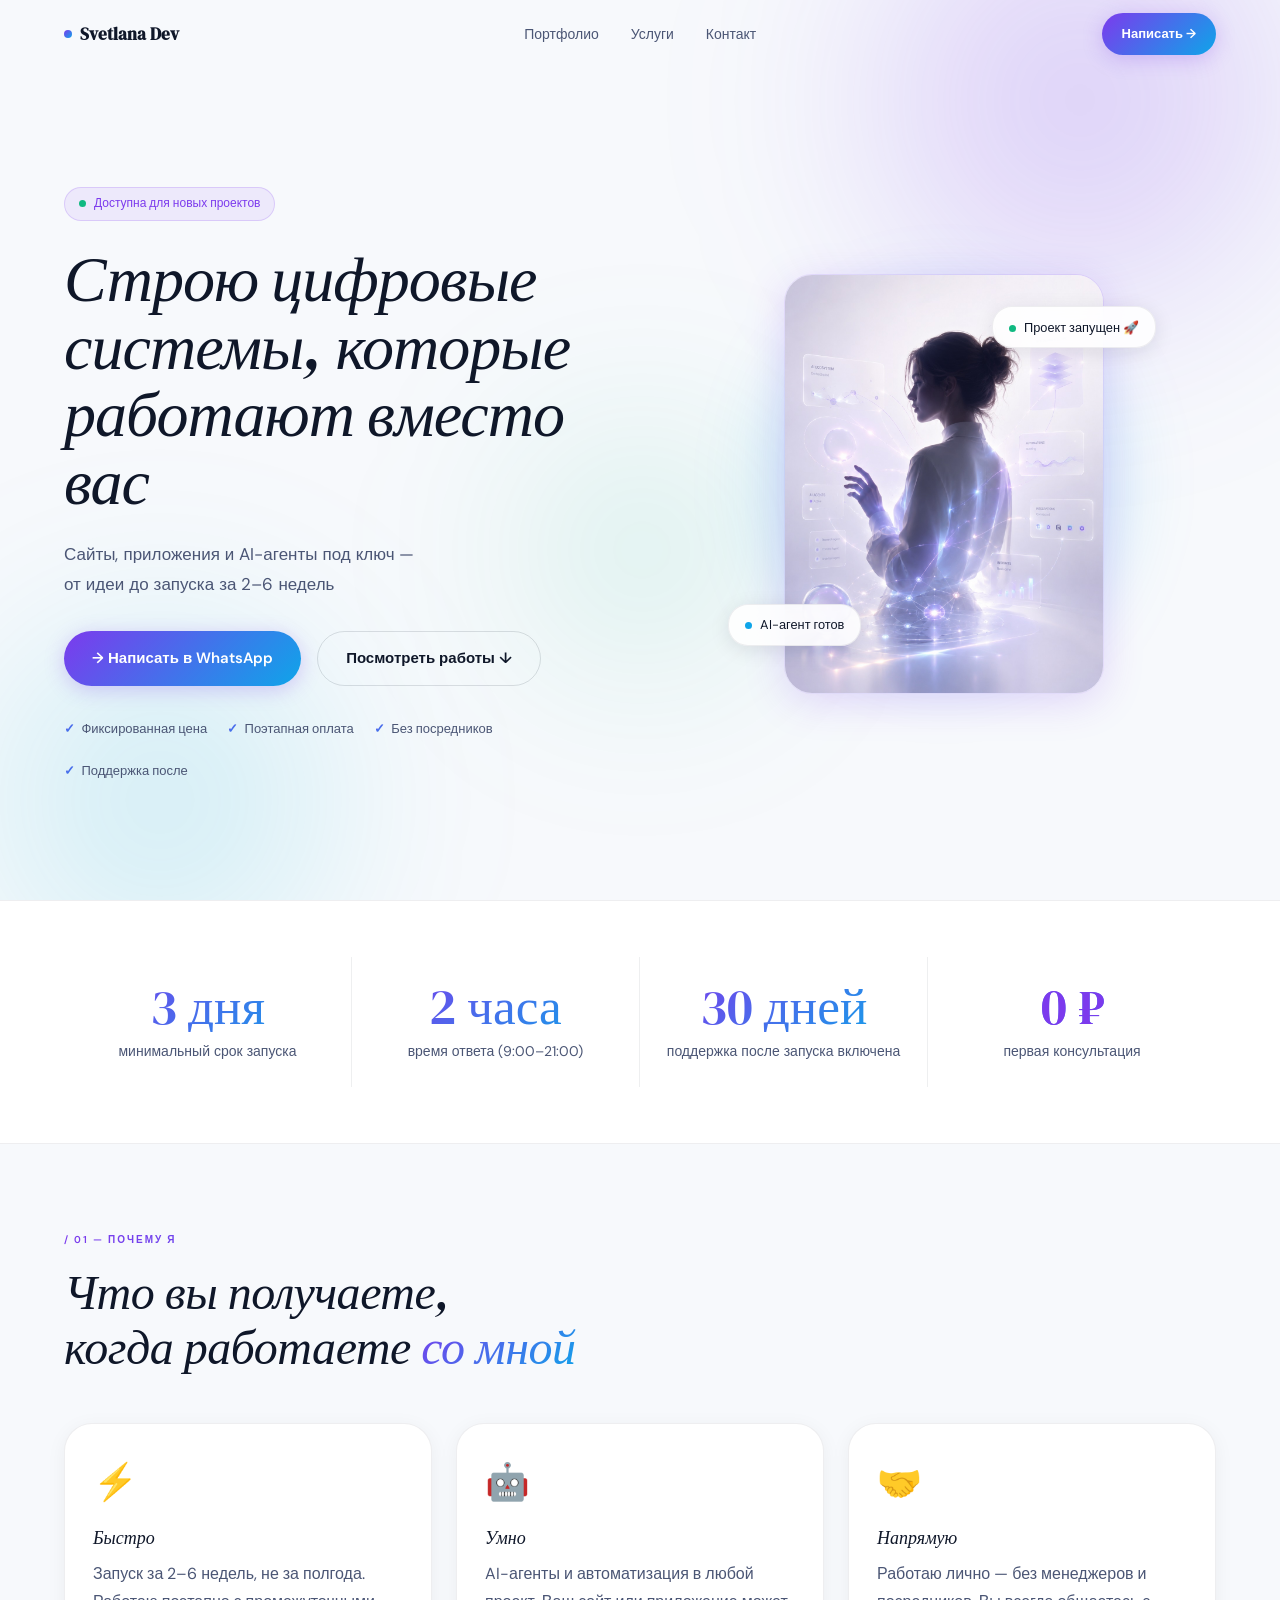
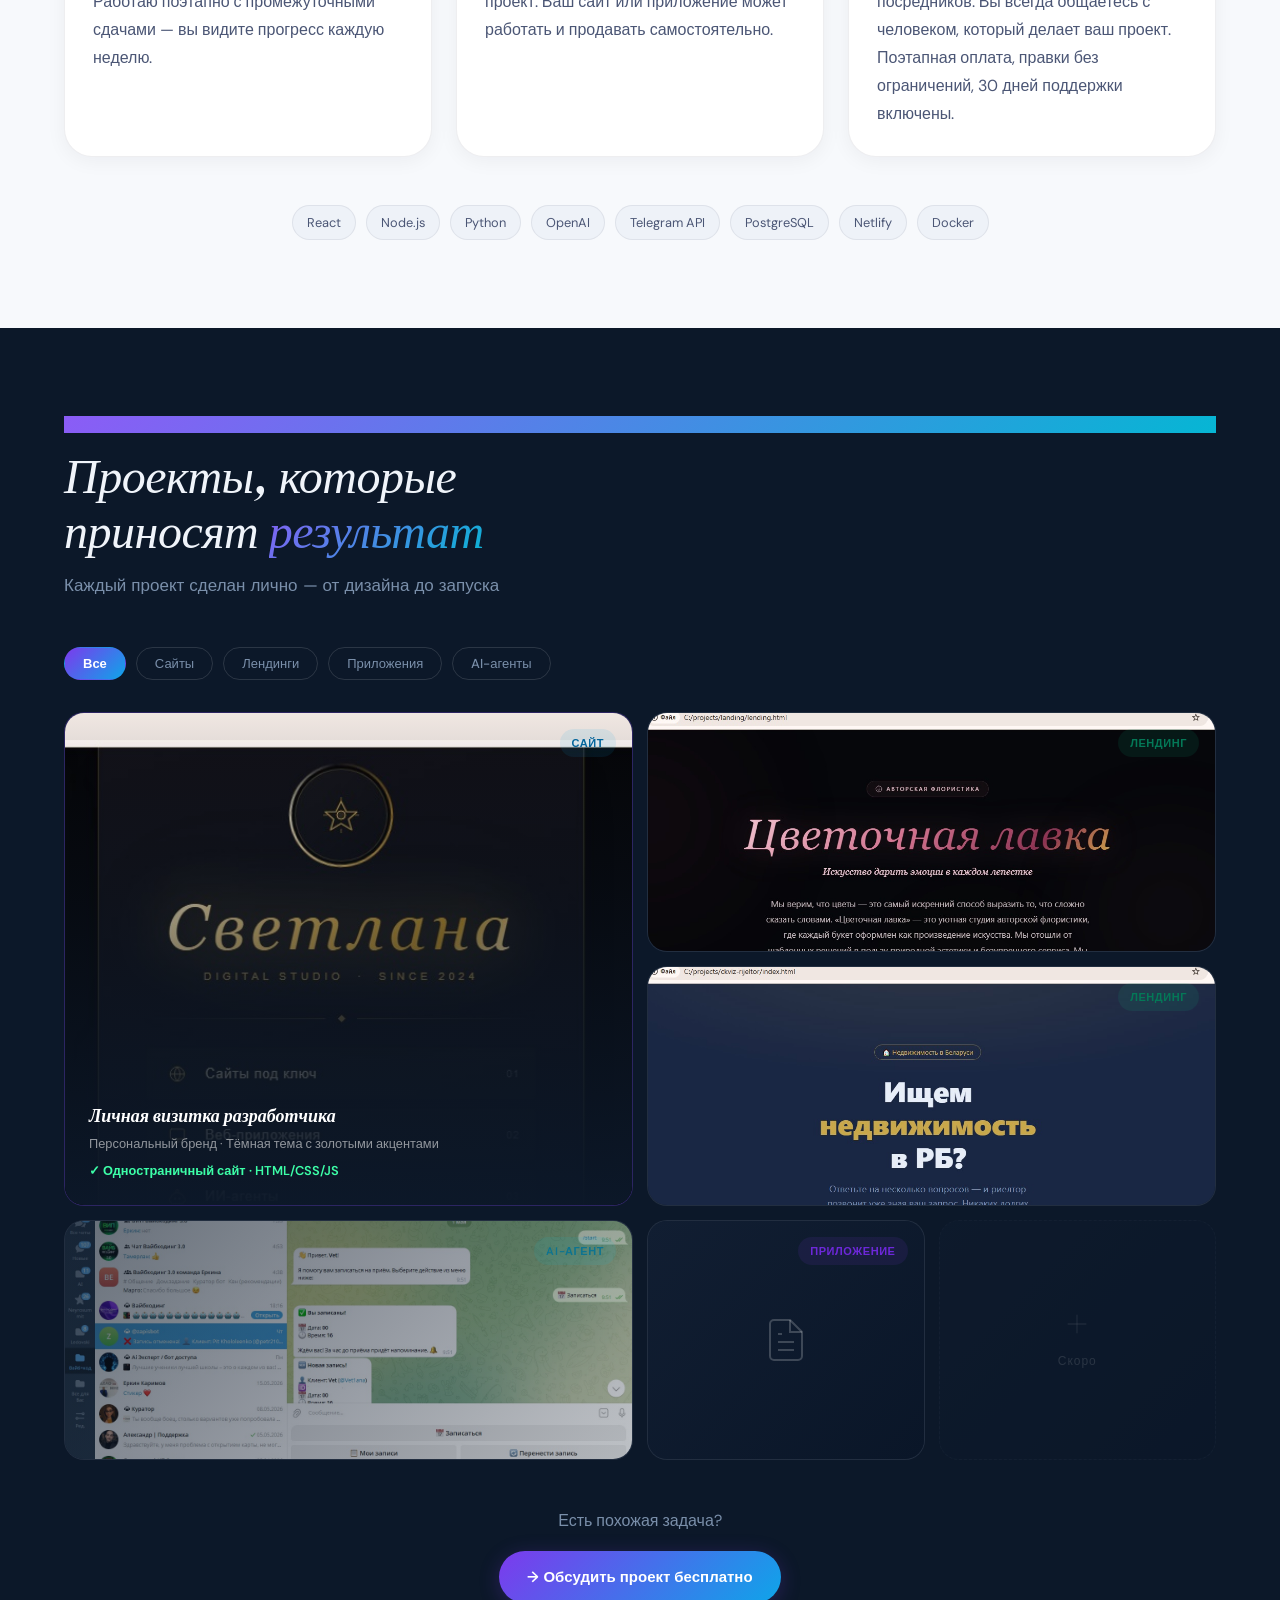
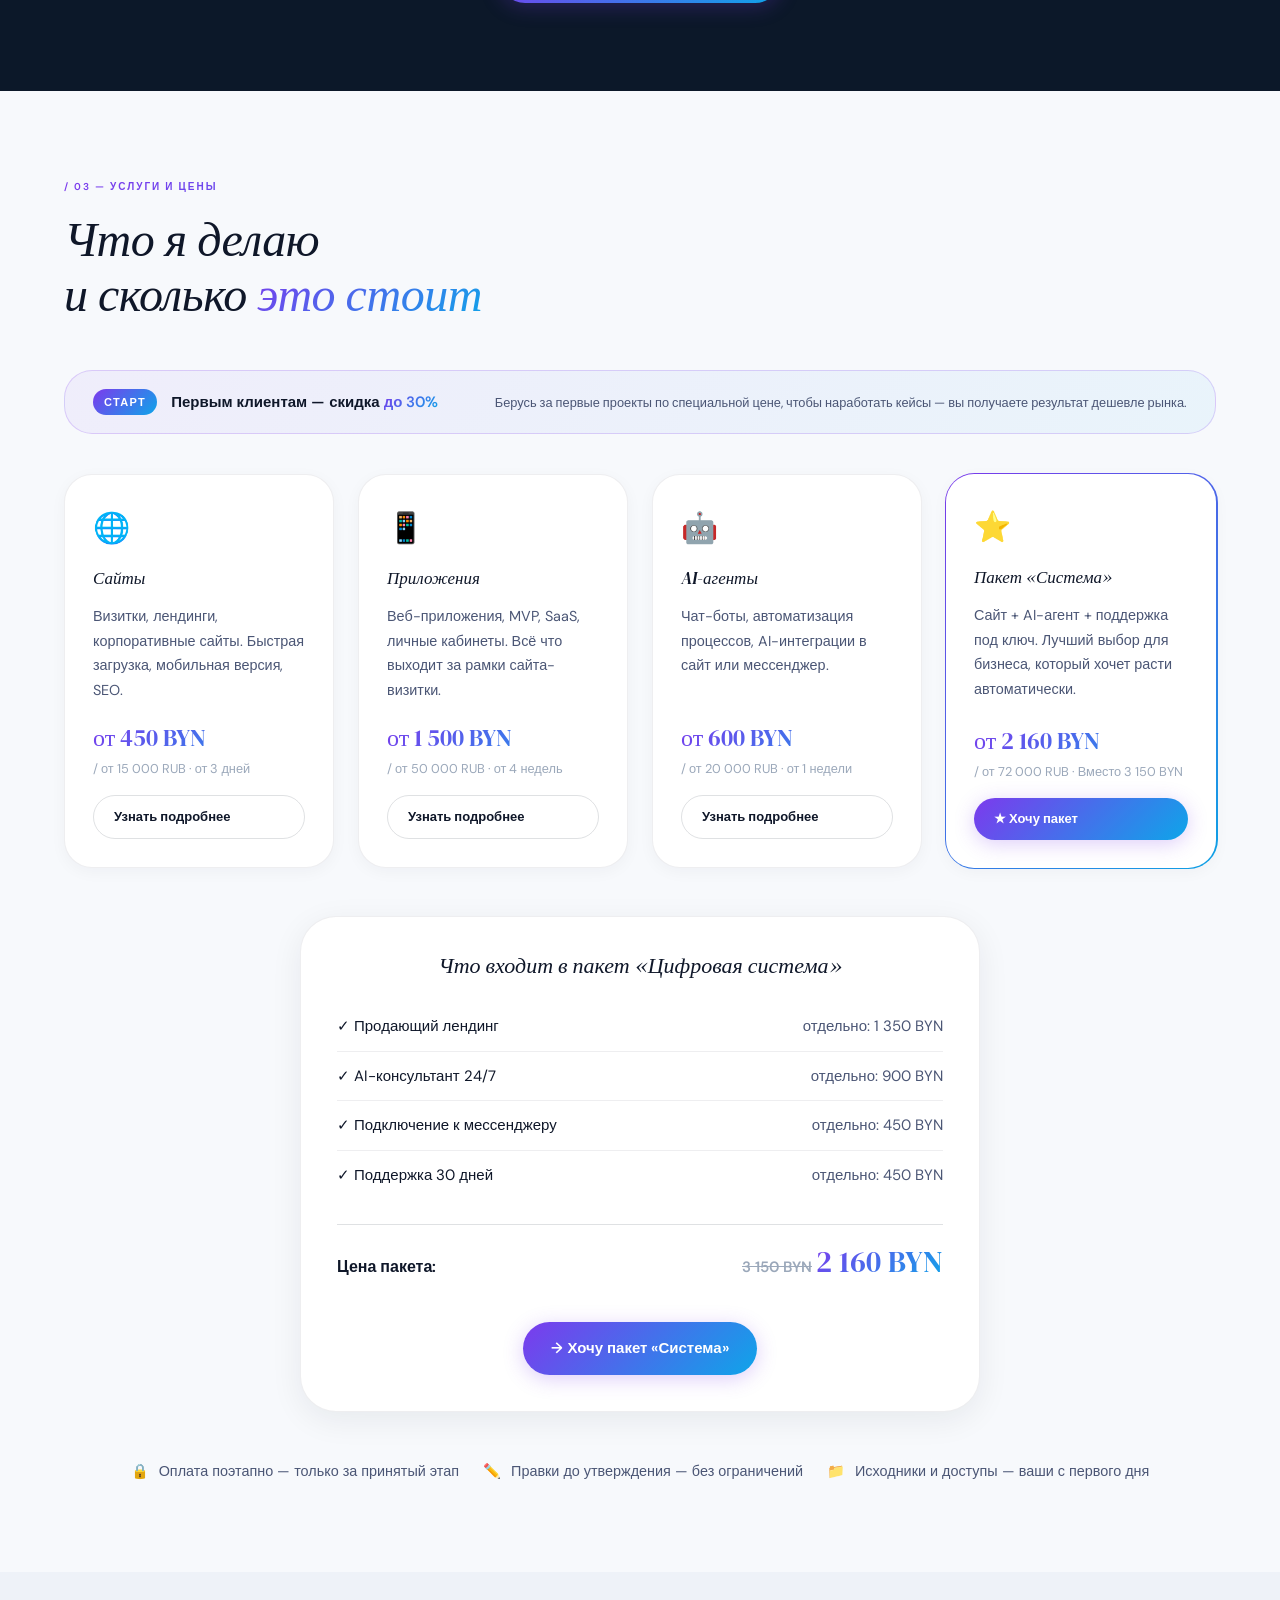
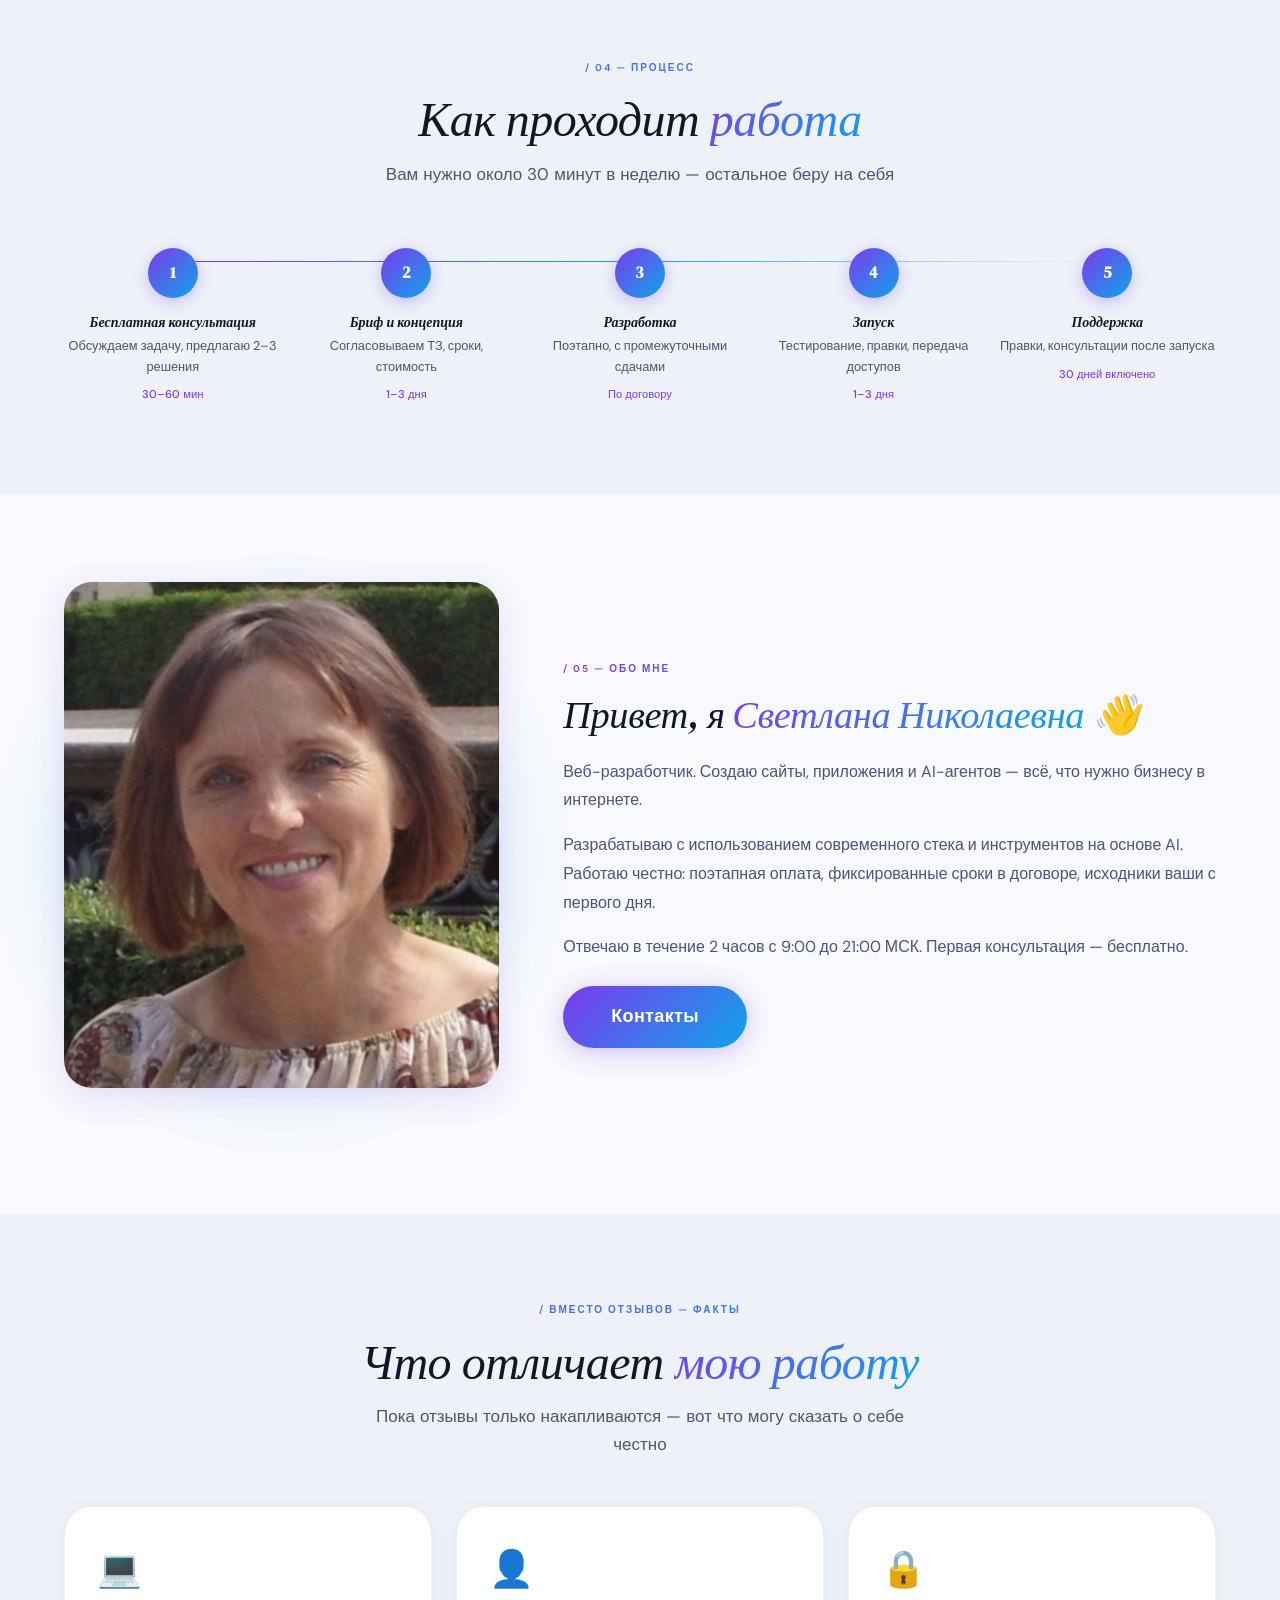
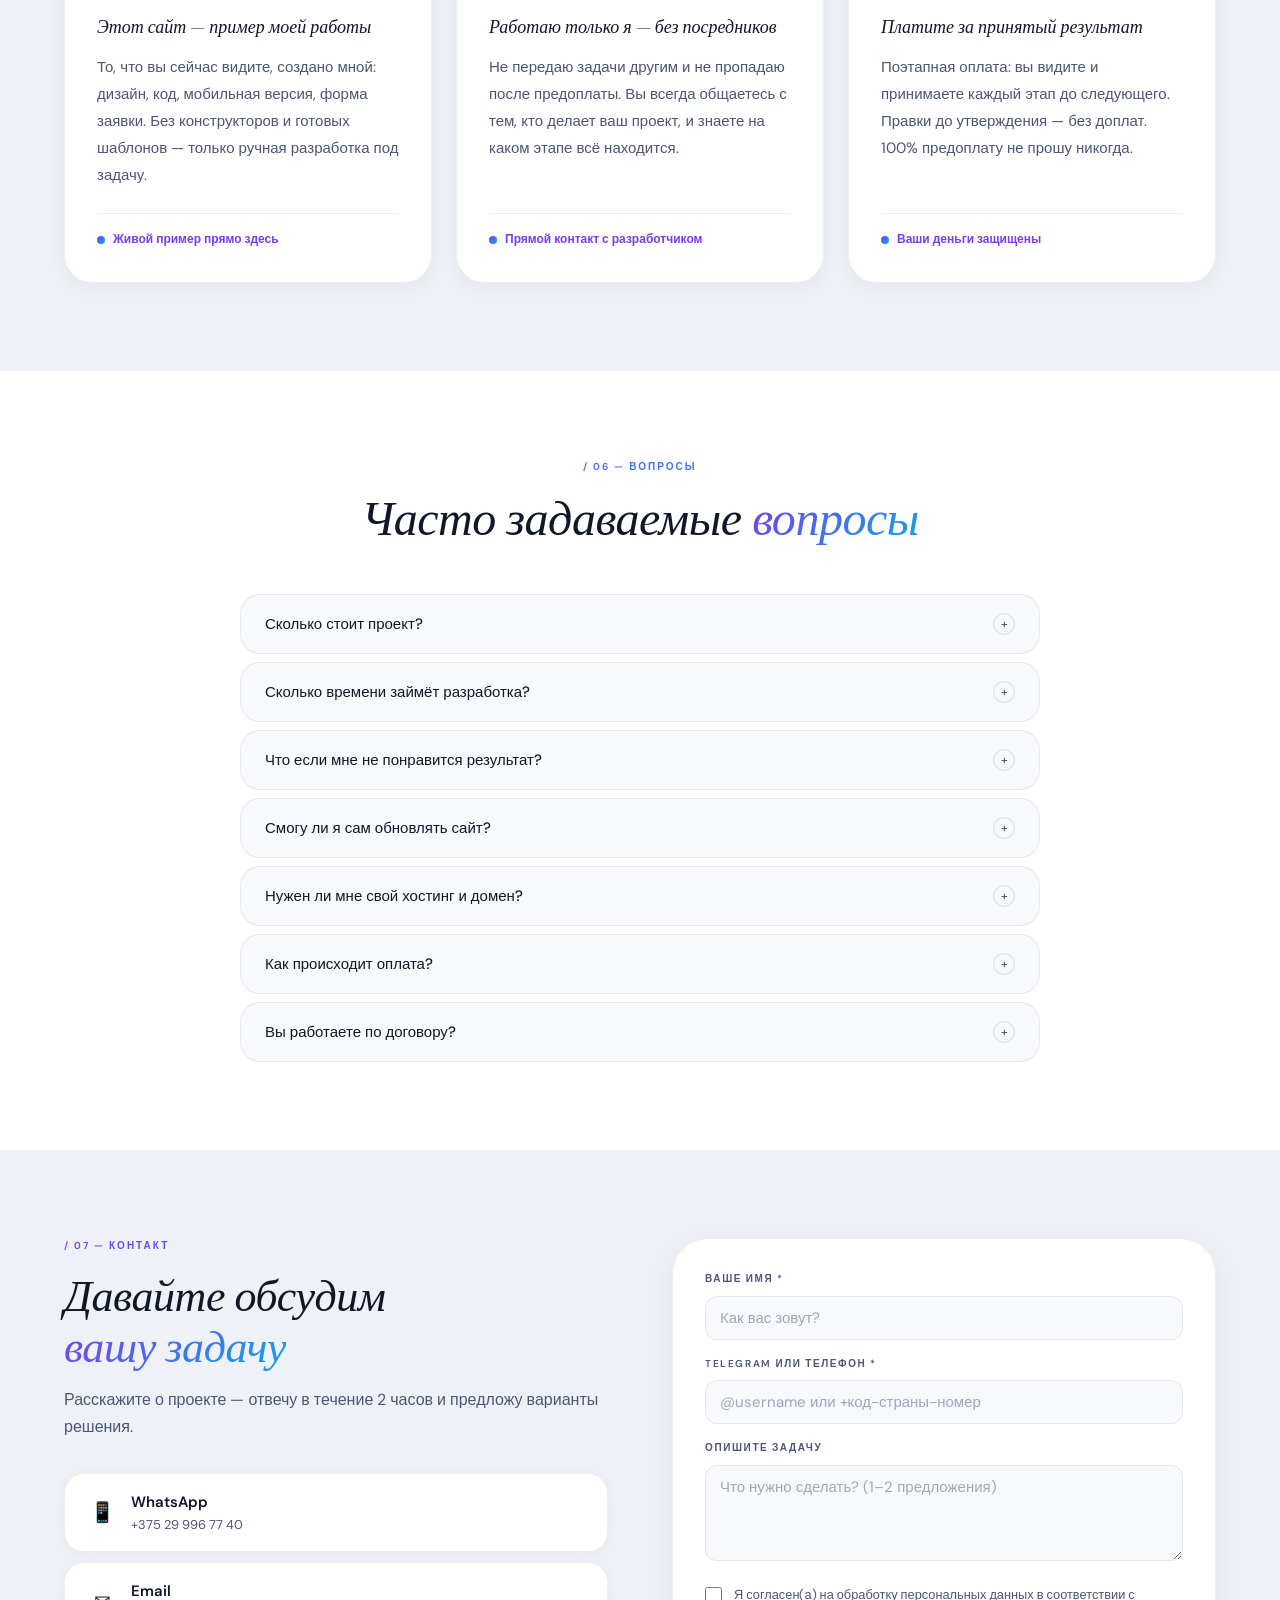
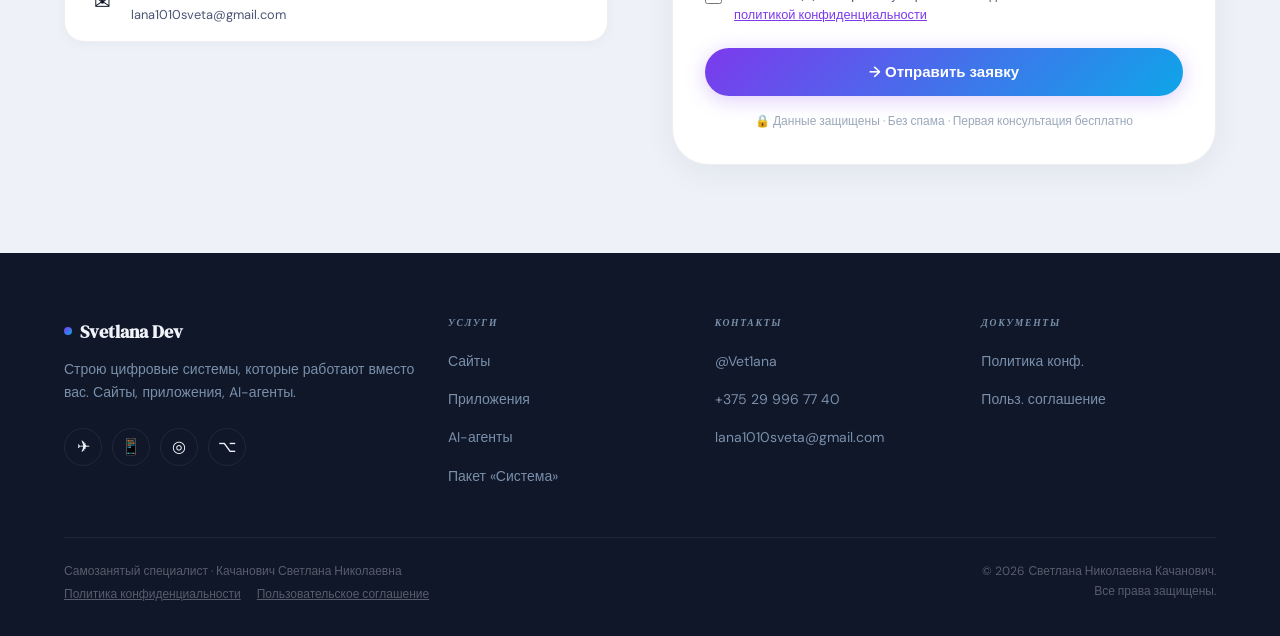
==== commit 8ddd34f9: "Remove Telegram buttons, replace with WhatsApp and Contacts links - Nav "Написать →" now links to #c" ====
--- a/thoughts/shared/index.html
+++ b/thoughts/shared/index.html
@@ -481,7 +481,7 @@
         <li><a href="#contact">Контакт</a></li>
       </ul>
       <div class="nav-acts">
-        <a href="https://t.me/Vet1ana" class="btn btn-p btn-sm burger-cta" target="_blank" rel="noopener">Написать →</a>
+        <a href="#contact" class="btn btn-p btn-sm burger-cta">Написать →</a>
         <button class="burger" id="burger" aria-label="Меню"><span></span><span></span><span></span></button>
       </div>
     </nav>
@@ -506,7 +506,7 @@
         <h1 class="hero-h1" id="h1">Строю цифровые системы, которые работают вместо вас</h1>
         <p class="hero-sub" id="hsub">Сайты, приложения и AI-агенты под ключ —<br>от идеи до запуска за 2–6 недель</p>
         <div class="hero-acts" id="hacts">
-          <a href="https://t.me/Vet1ana" class="btn btn-p" target="_blank" rel="noopener">→ Написать в Telegram</a>
+          <a href="https://wa.me/375299967740" class="btn btn-p" target="_blank" rel="noopener">→ Написать в WhatsApp</a>
           <a href="#portfolio" class="btn btn-s">Посмотреть работы ↓</a>
         </div>
         <div class="hero-trust" id="htr">
@@ -616,18 +616,18 @@
           <p class="p-res">✓ Квиз + форма захвата · HTML/CSS/JS</p>
         </div>
       </div>
-      <a class="pc wide rv" data-t="ai" href="https://t.me/SmartClerk_bot" target="_blank" rel="noopener" style="display:block">
+      <div class="pc wide rv" data-t="ai">
         <div class="pp" style="padding:0;overflow:hidden;position:relative">
           <img src="img/smartclerk-preview.jpg" alt="SmartClerk бот" style="width:100%;height:100%;object-fit:cover;object-position:68% center;opacity:.82;display:block">
           <div style="position:absolute;inset:0;background:linear-gradient(135deg,rgba(12,24,41,.55) 0%,rgba(12,24,41,.1) 100%)"></div>
         </div>
         <div class="p-tag"><span class="tag t-ai">AI-агент</span></div>
-        <div class="pov" style="opacity:1">
+        <div class="pov">
           <h3 class="p-title">SmartClerk — бот записи клиентов</h3>
           <p class="p-meta">Telegram · Автоматизация · Сфера услуг</p>
-          <p class="p-res">✓ Попробовать → @SmartClerk_bot</p>
-        </div>
-      </a>
+          <p class="p-res">✓ Автоматическая запись клиентов · Python</p>
+        </div>
+      </div>
       <div class="pc rv d1" data-t="app">
         <div class="pp"><svg width="48" height="48" viewBox="0 0 24 24" fill="none" stroke="currentColor" stroke-width="1"><path d="M14 2H6a2 2 0 0 0-2 2v16a2 2 0 0 0 2 2h12a2 2 0 0 0 2-2V8z"/><polyline points="14 2 14 8 20 8"/><line x1="16" y1="13" x2="8" y2="13"/><line x1="16" y1="17" x2="8" y2="17"/><polyline points="10 9 9 9 8 9"/></svg></div>
         <div class="p-tag"><span class="tag t-app">Приложение</span></div>
@@ -820,10 +820,6 @@
         <h2 class="ct-title">Давайте обсудим<br><span class="hl">вашу задачу</span></h2>
         <p class="ct-sub">Расскажите о проекте — отвечу в течение 2 часов и предложу варианты решения.</p>
         <div class="ct-chs">
-          <a href="https://t.me/Vet1ana" class="ch" target="_blank" rel="noopener">
-            <span class="ch-icon">✈</span>
-            <div><div style="font-weight:600">Telegram</div><div style="font-size:.8rem;color:var(--tx2)">@Vet1ana</div></div>
-          </a>
           <a href="https://wa.me/375299967740" class="ch" target="_blank" rel="noopener">
             <span class="ch-icon">📱</span>
             <div><div style="font-weight:600">WhatsApp</div><div style="font-size:.8rem;color:var(--tx2)">+375 29 996 77 40</div></div>
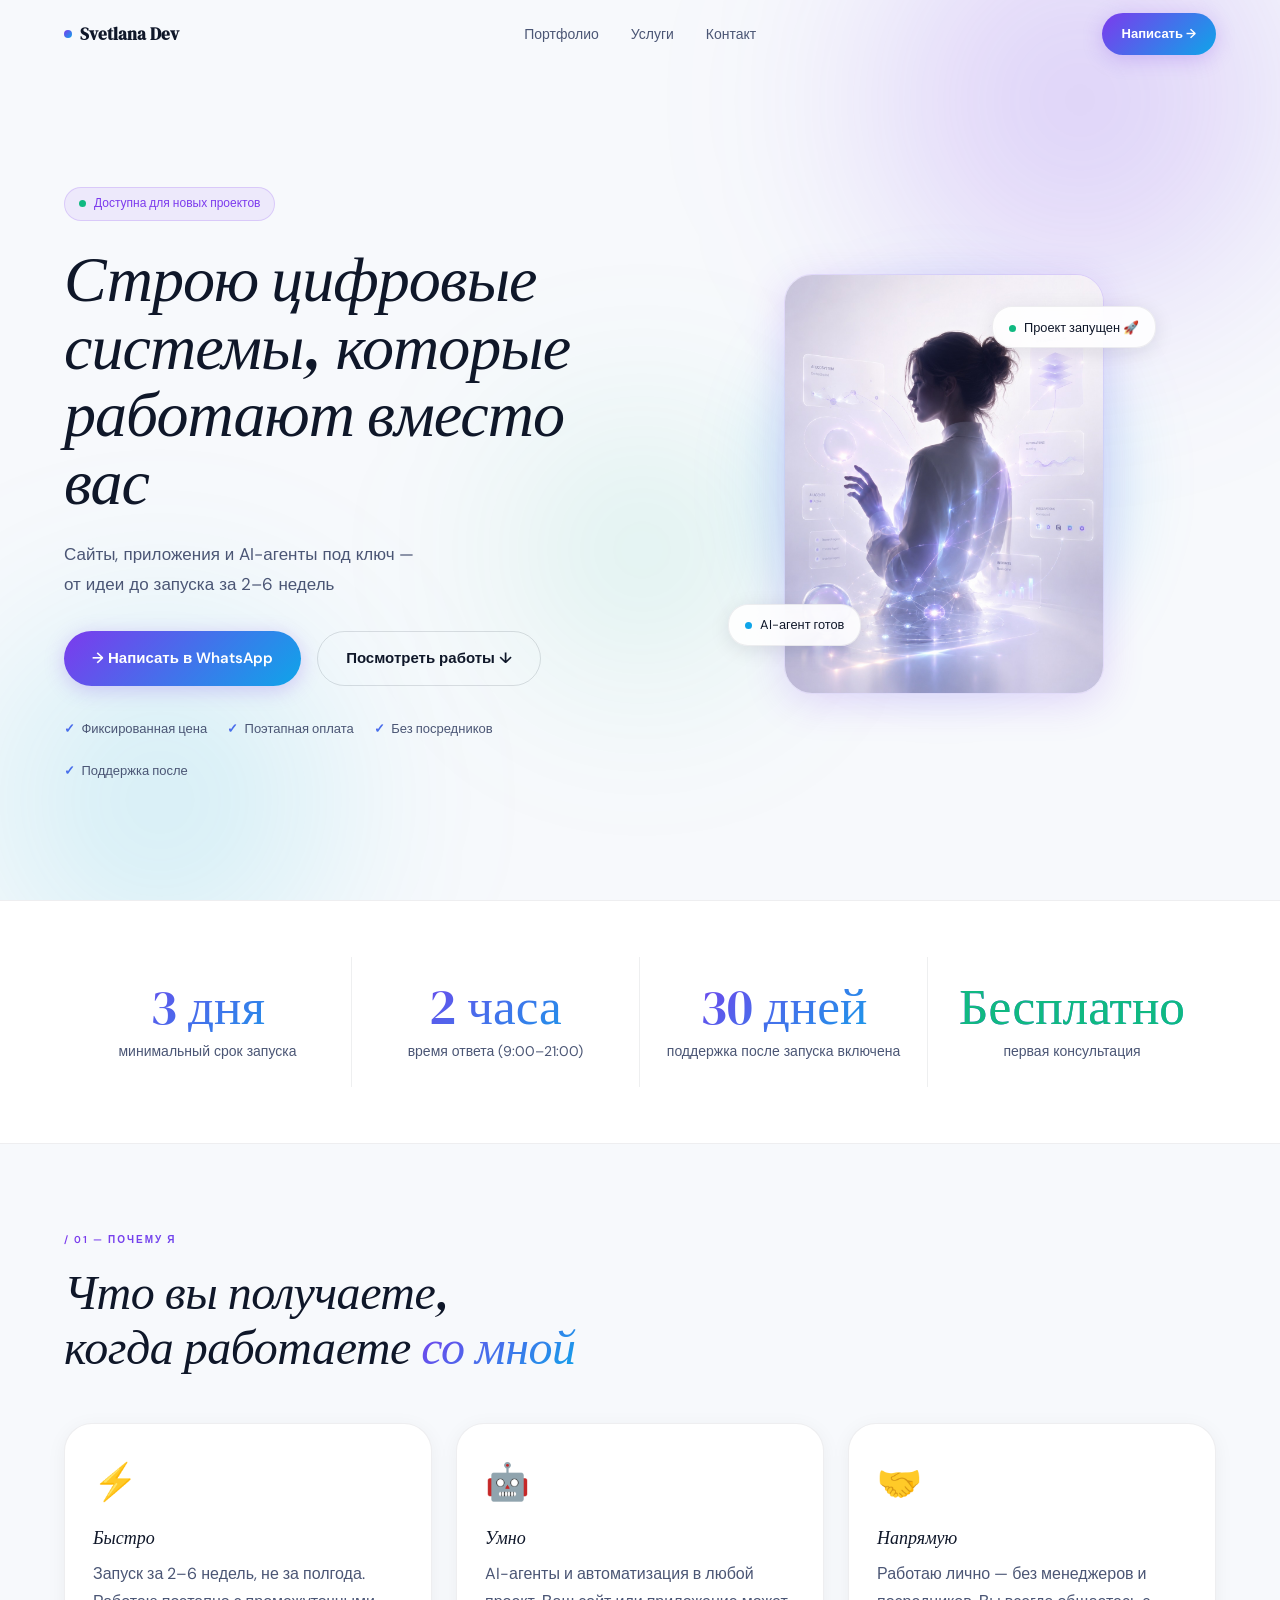
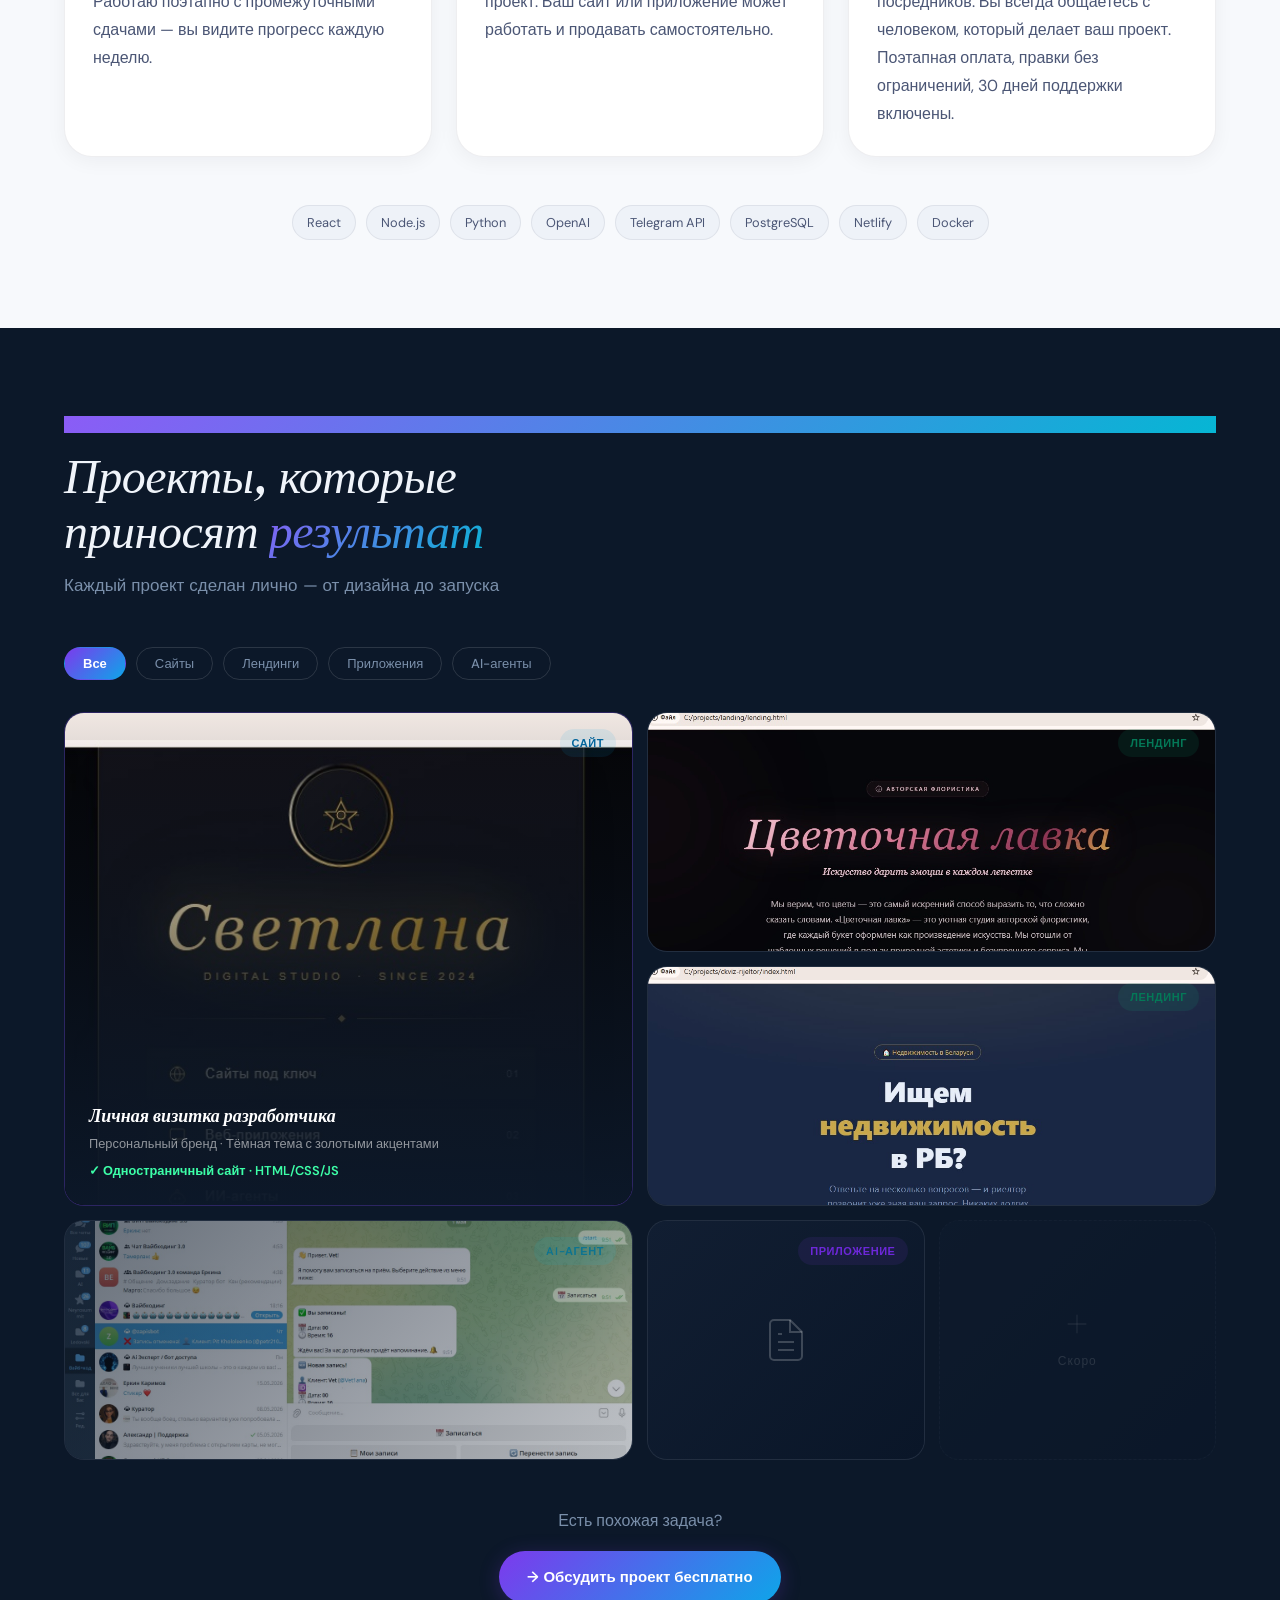
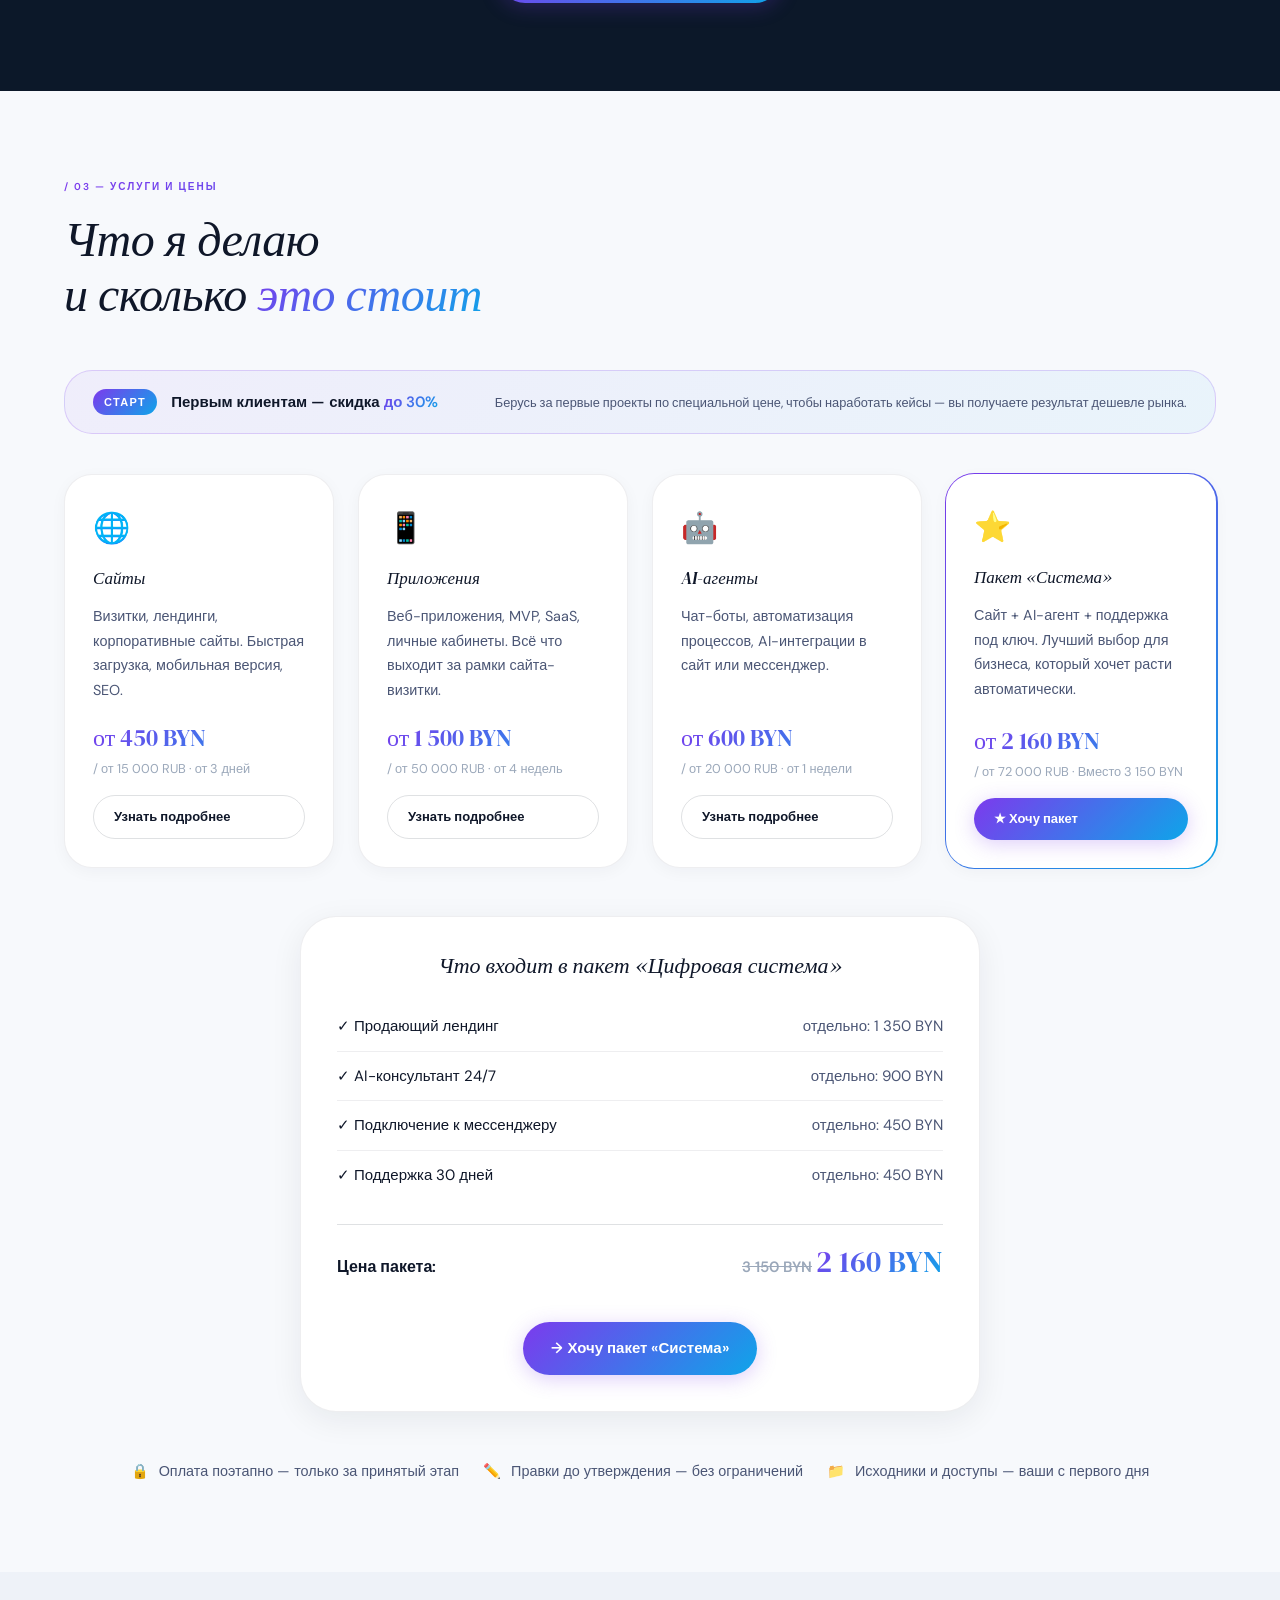
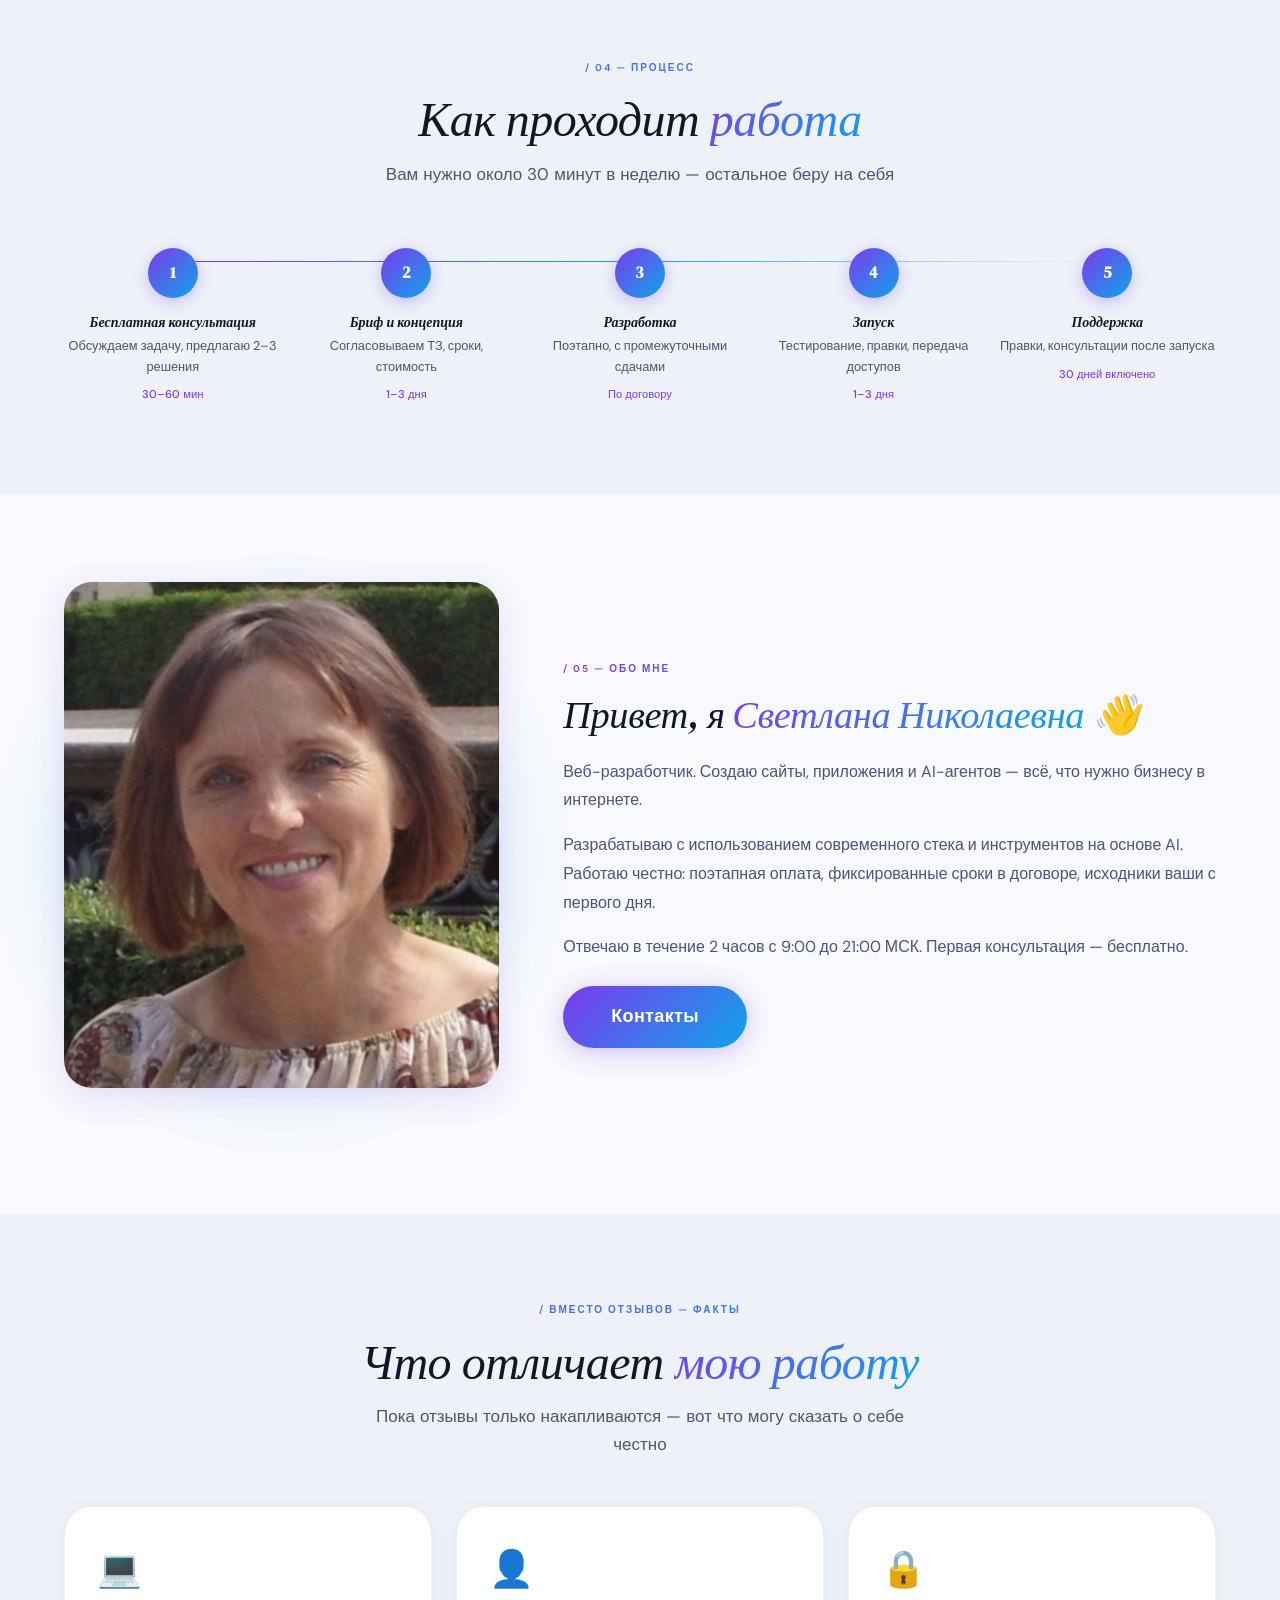
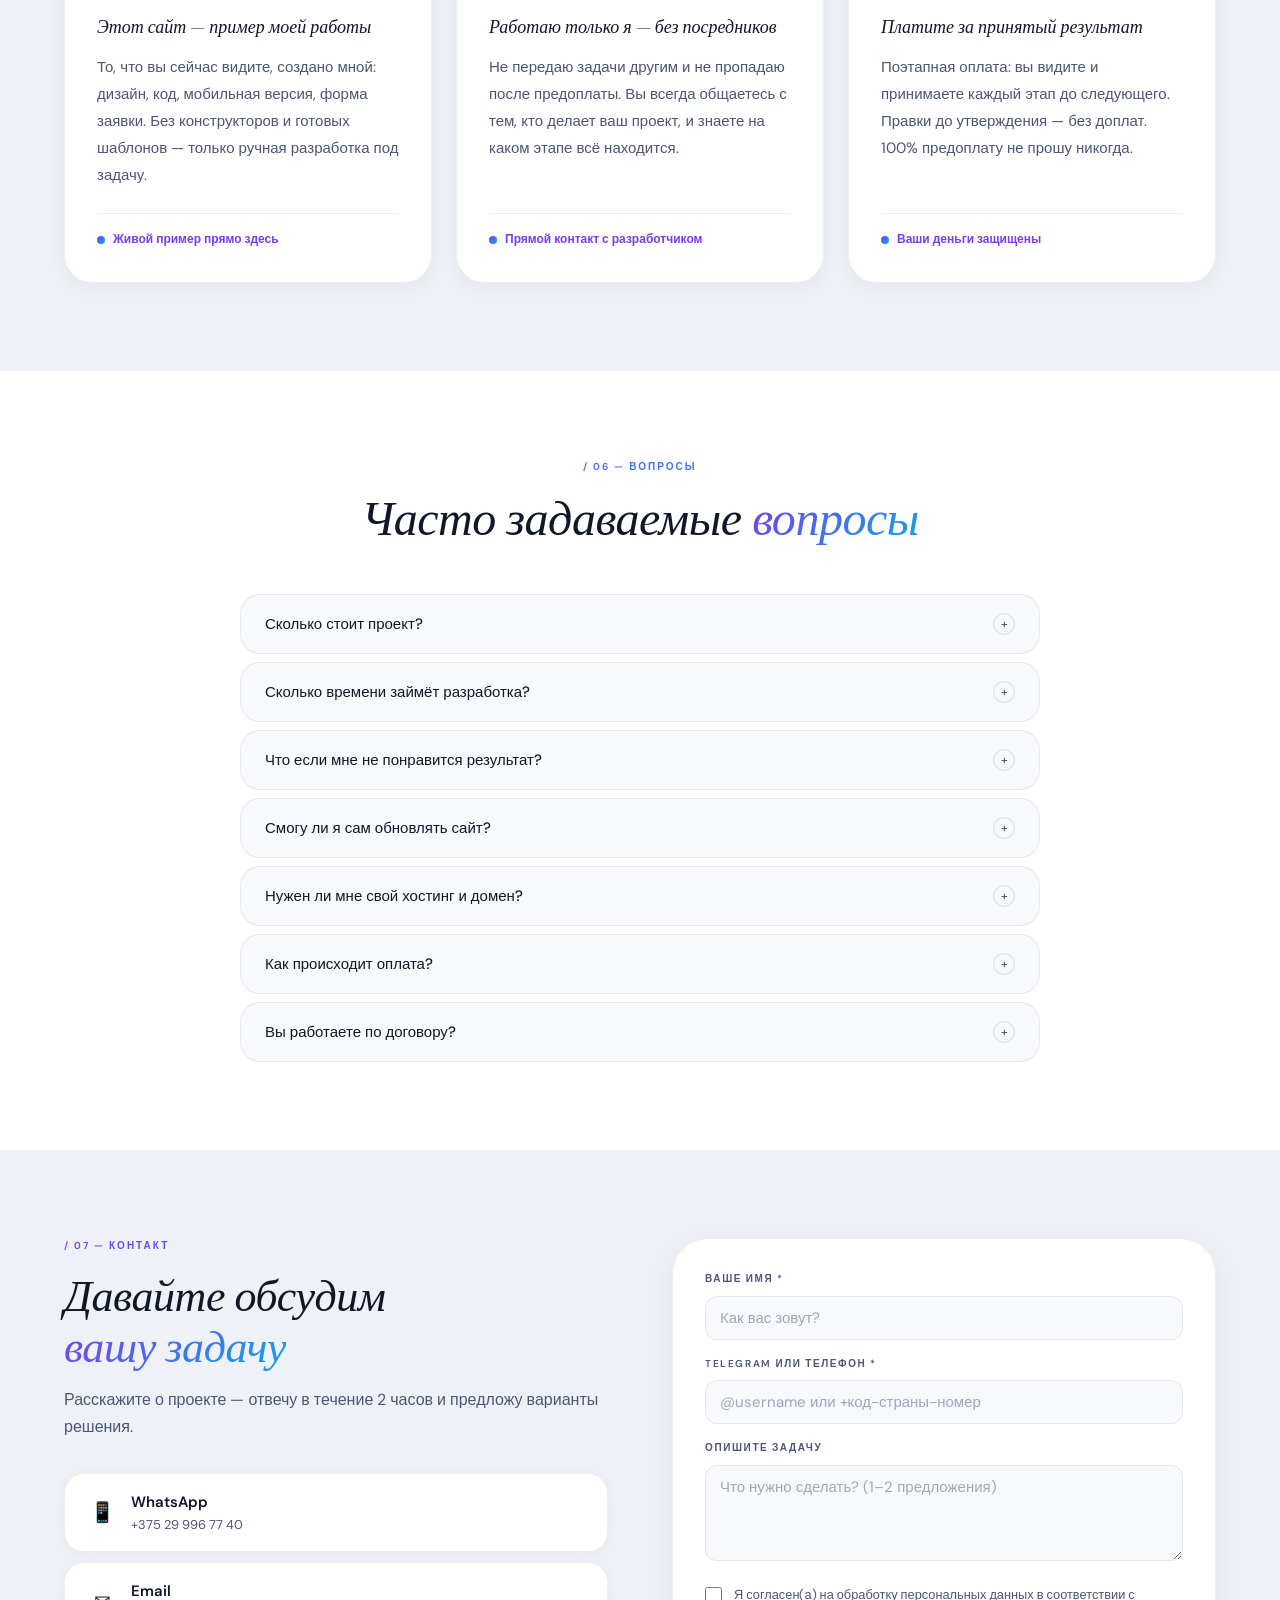
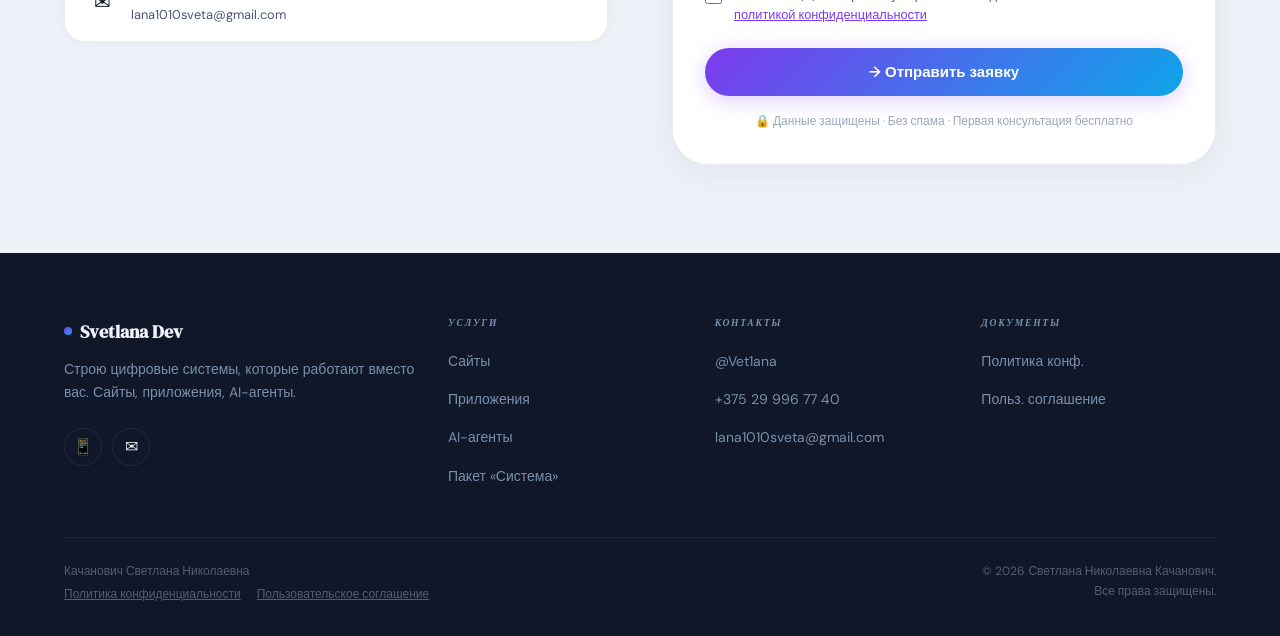
==== commit e6ef5df1: "Fix footer, add legal pages, README; clean up tech debt - Add README.md for my-website repository - " ====
--- a/thoughts/shared/index.html
+++ b/thoughts/shared/index.html
@@ -536,7 +536,7 @@
       <div class="num-i rv"><div class="num-val" data-to="3" data-sfx=" дня">0</div><div class="num-lbl">минимальный срок запуска</div></div>
       <div class="num-i rv d1"><div class="num-val" data-to="2" data-sfx=" часа">0</div><div class="num-lbl">время ответа (9:00–21:00)</div></div>
       <div class="num-i rv d2"><div class="num-val" data-to="30" data-sfx=" дней">0</div><div class="num-lbl">поддержка после запуска включена</div></div>
-      <div class="num-i rv d3"><div class="num-val" style="-webkit-text-fill-color:unset;color:var(--a1)">0 ₽</div><div class="num-lbl">первая консультация</div></div>
+      <div class="num-i rv d3"><div class="num-val" style="-webkit-text-fill-color:unset;color:var(--ok)">Бесплатно</div><div class="num-lbl">первая консультация</div></div>
     </div>
   </div>
 </section>
@@ -872,10 +872,8 @@
         <div class="ft-logo"><span class="ft-logo-mark"></span> Svetlana Dev</div>
         <p class="ft-tag">Строю цифровые системы, которые работают вместо вас. Сайты, приложения, AI-агенты.</p>
         <div class="ft-soc">
-          <a href="https://t.me/Vet1ana" class="ft-si" target="_blank" rel="noopener" aria-label="Telegram">✈</a>
           <a href="https://wa.me/375299967740" class="ft-si" target="_blank" rel="noopener" aria-label="WhatsApp">📱</a>
-          <a href="https://instagram.com/mmmmmmmsvetlana" class="ft-si" target="_blank" rel="noopener" aria-label="Instagram">◎</a>
-          <a href="https://github.com/lana1010sveta-dotcom" class="ft-si" target="_blank" rel="noopener" aria-label="GitHub">⌥</a>
+          <a href="mailto:lana1010sveta@gmail.com" class="ft-si" aria-label="Email">✉</a>
         </div>
       </div>
       <div>
@@ -905,7 +903,7 @@
     </div>
     <div class="ft-bot">
       <div class="ft-leg">
-        <div>Самозанятый специалист · Качанович Светлана Николаевна</div>
+        <div>Качанович Светлана Николаевна</div>
         <div class="ft-leg-lks">
           <a href="/privacy.html">Политика конфиденциальности</a>
           <a href="/terms.html">Пользовательское соглашение</a>
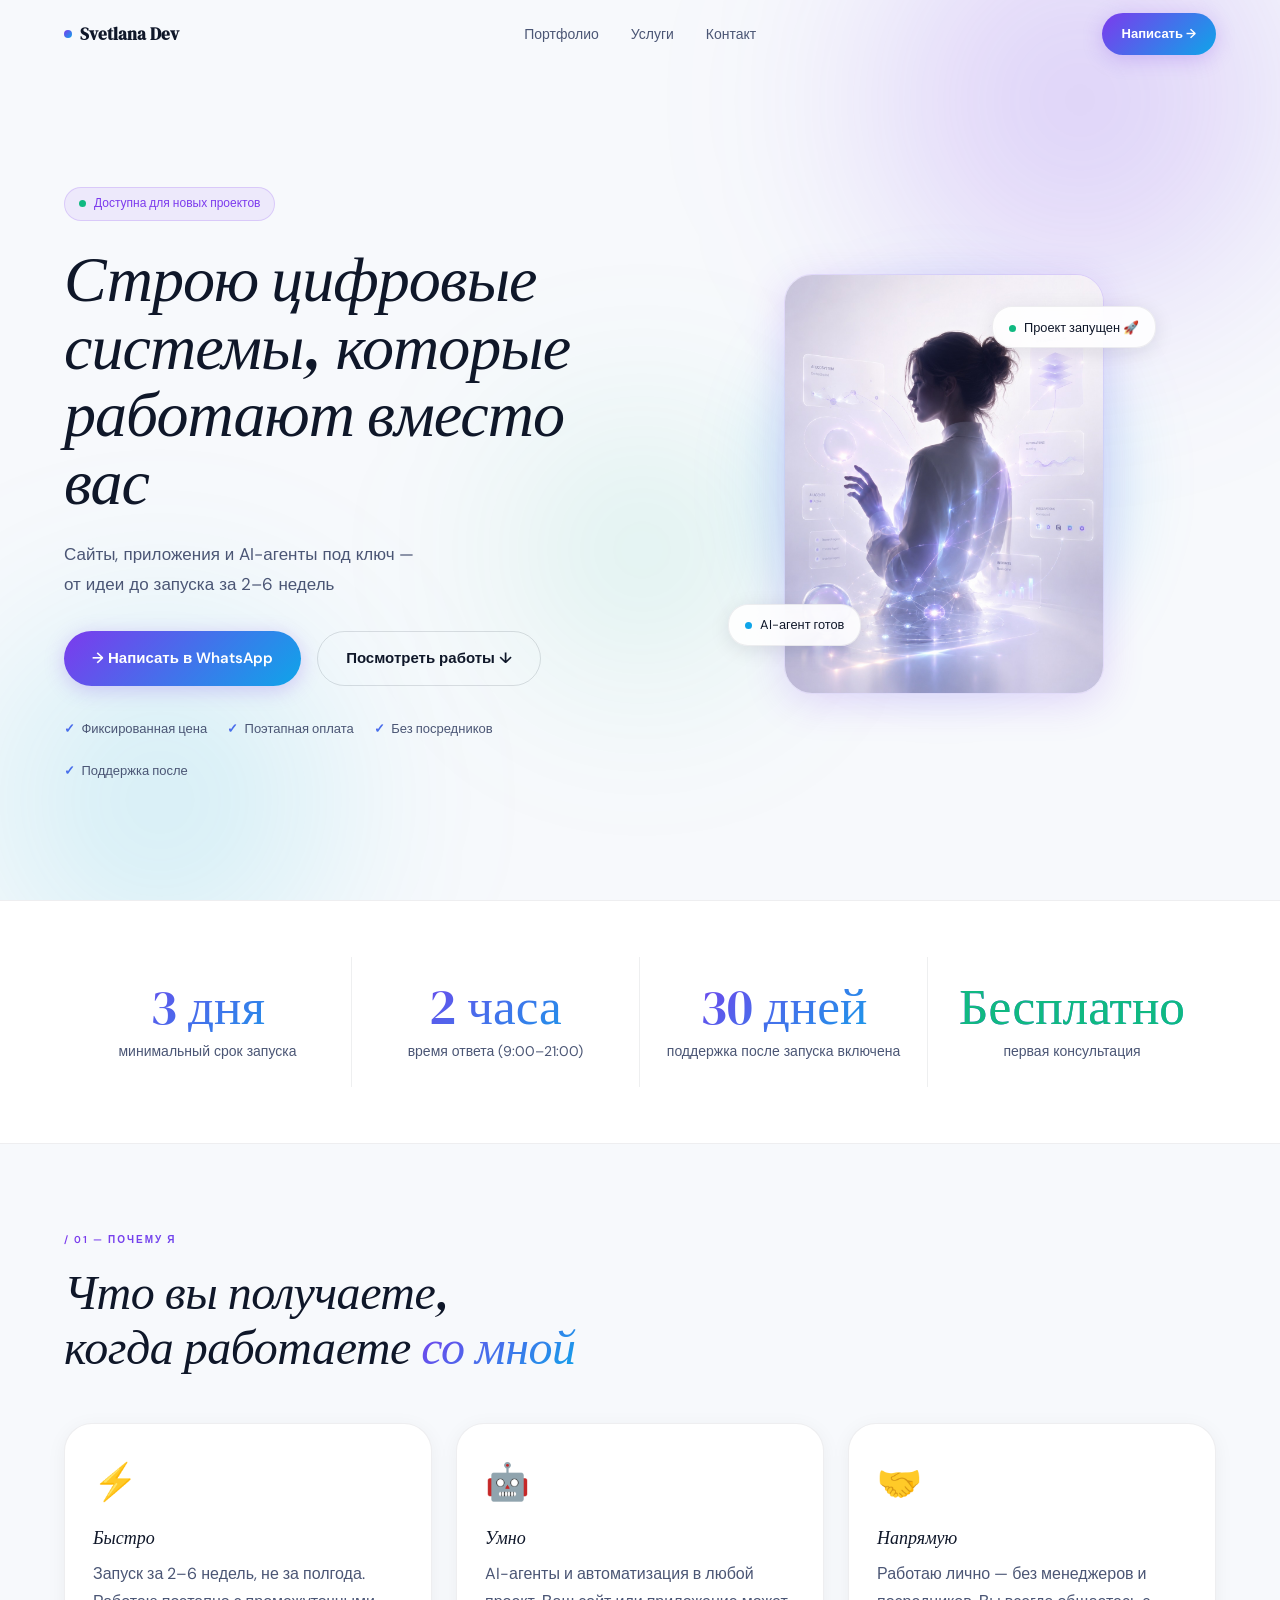
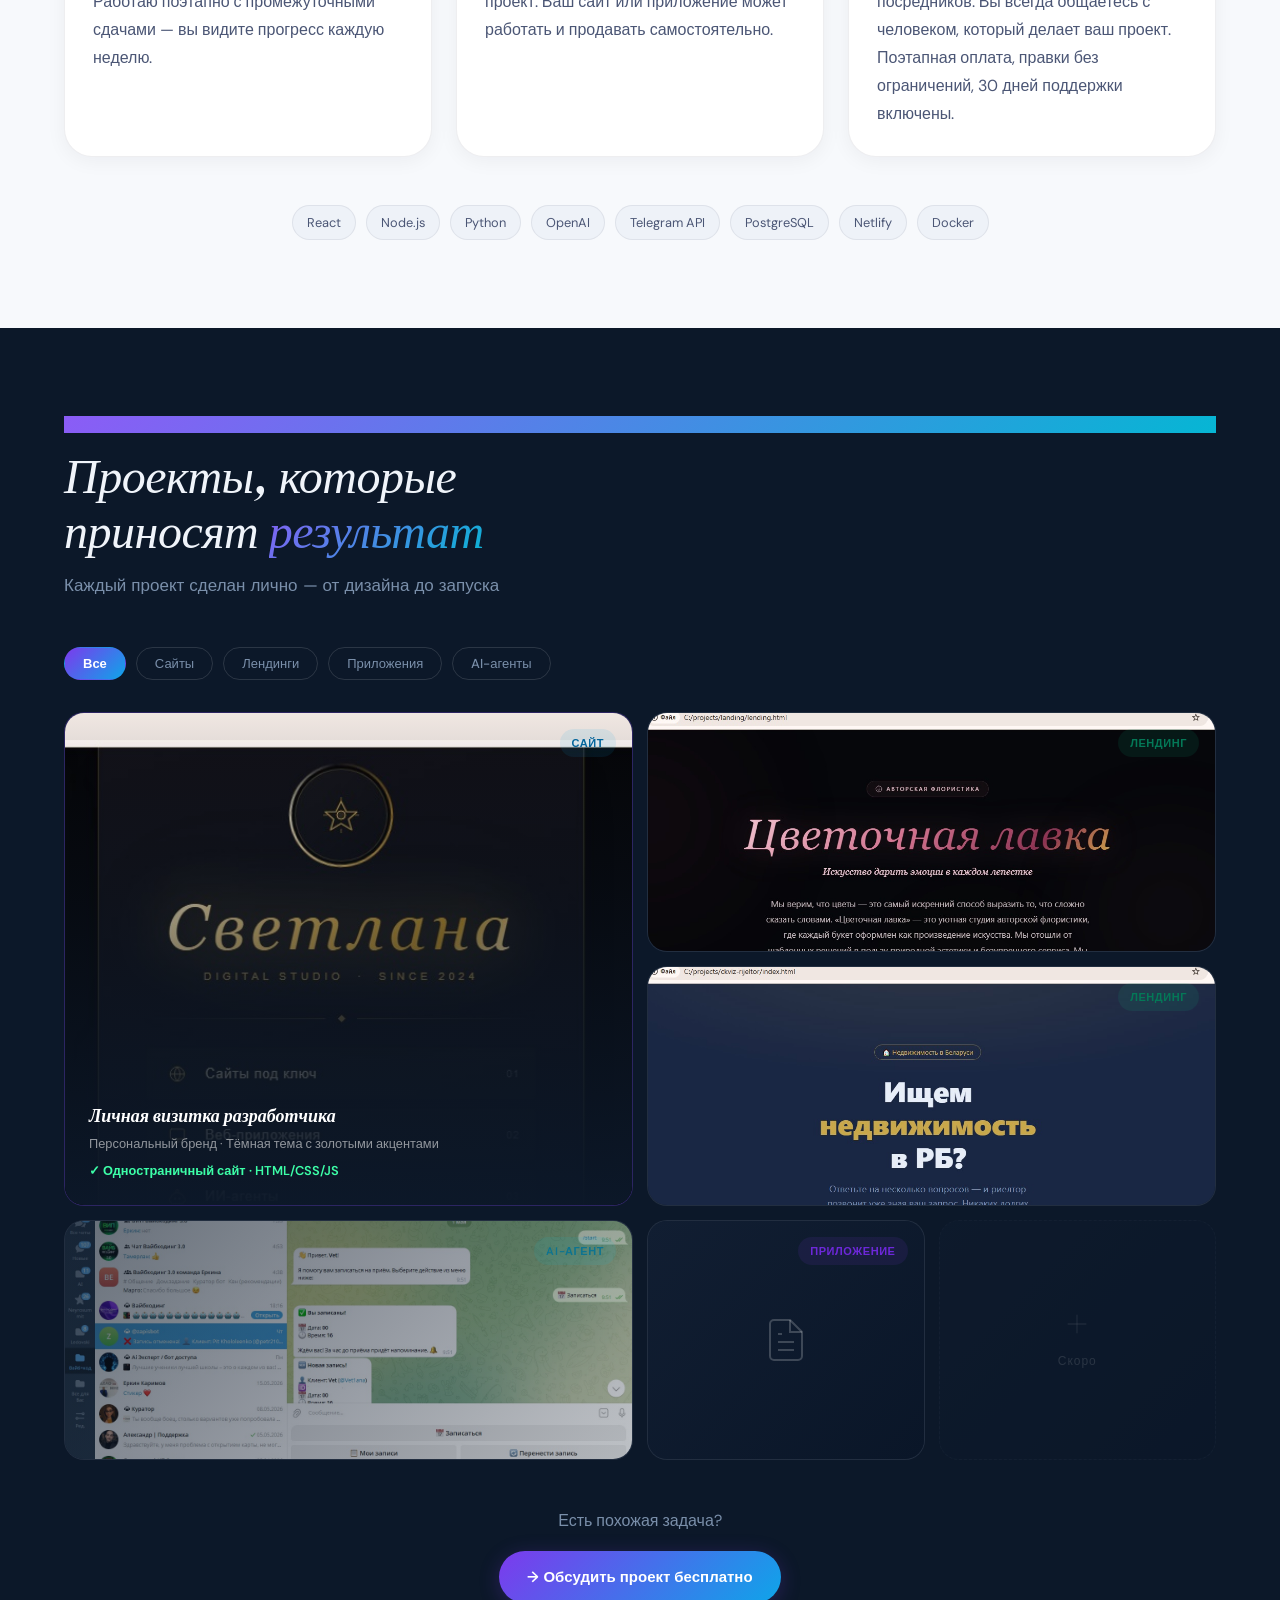
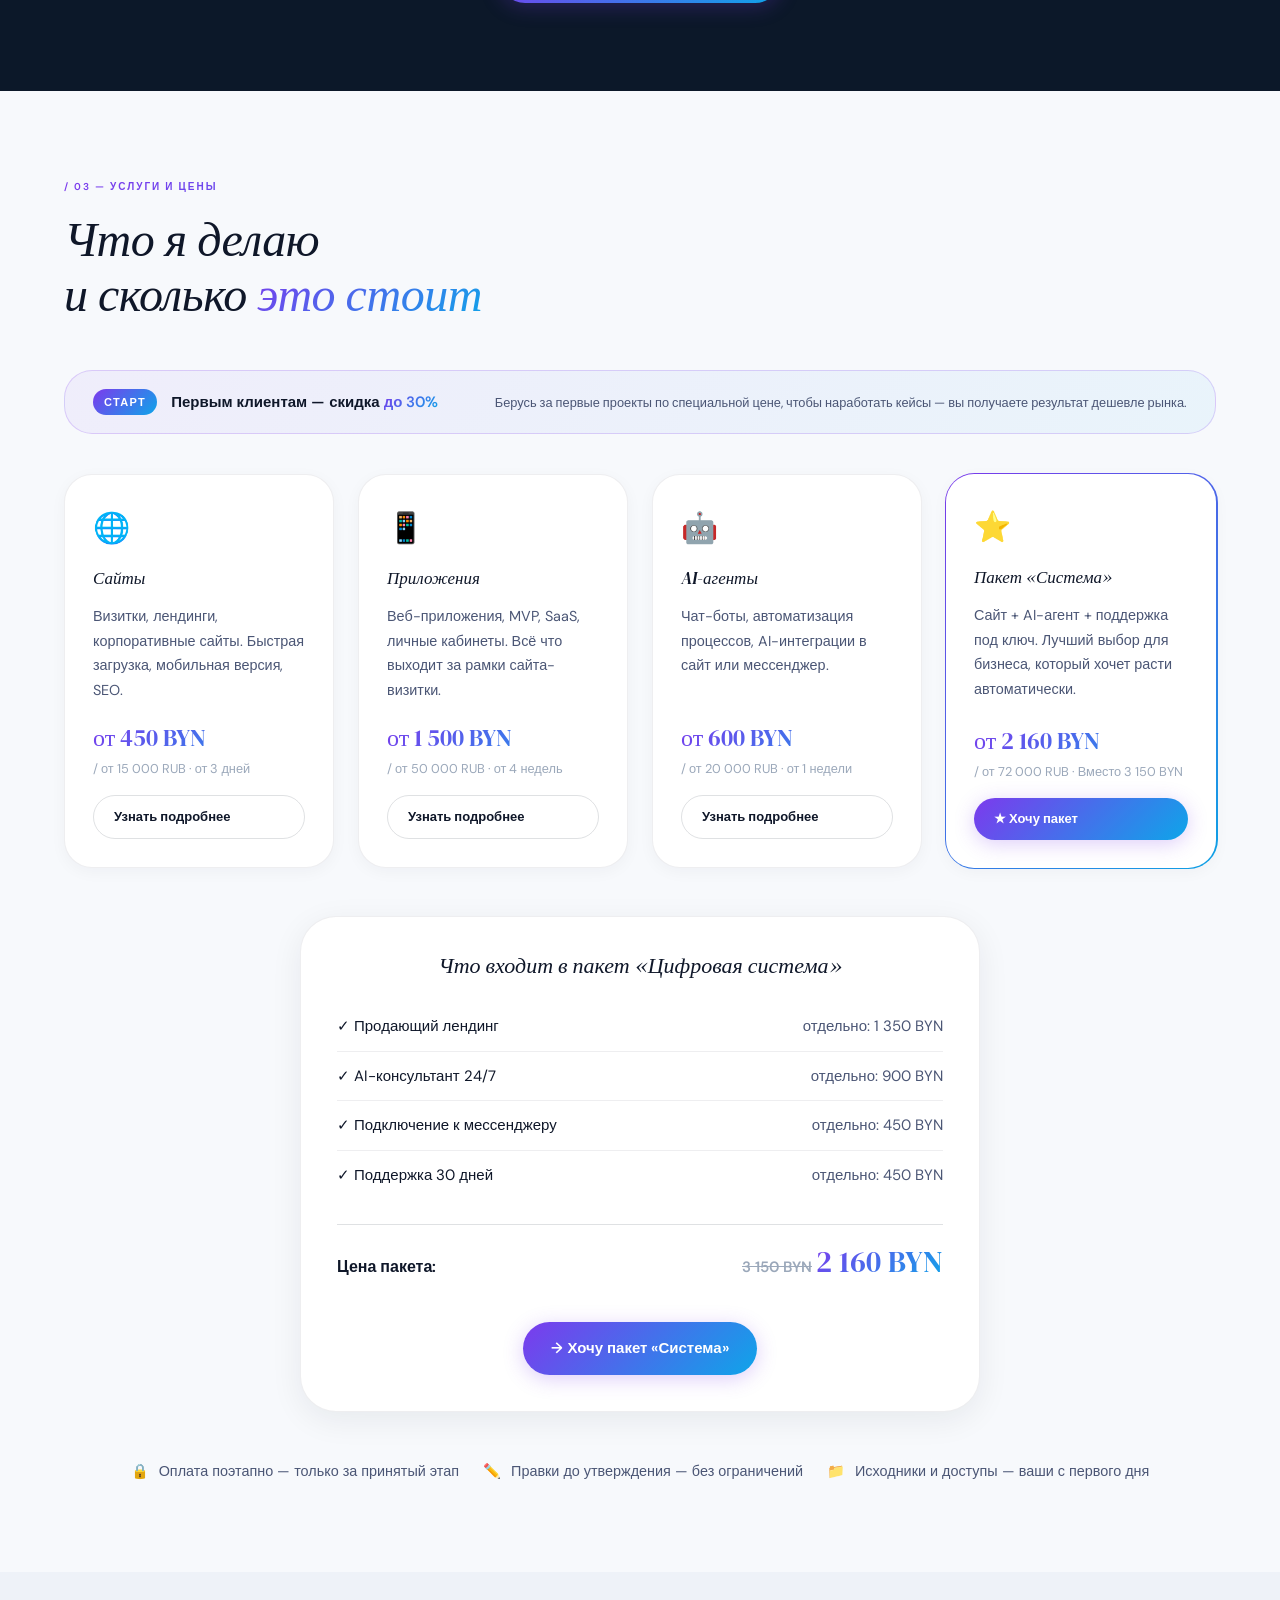
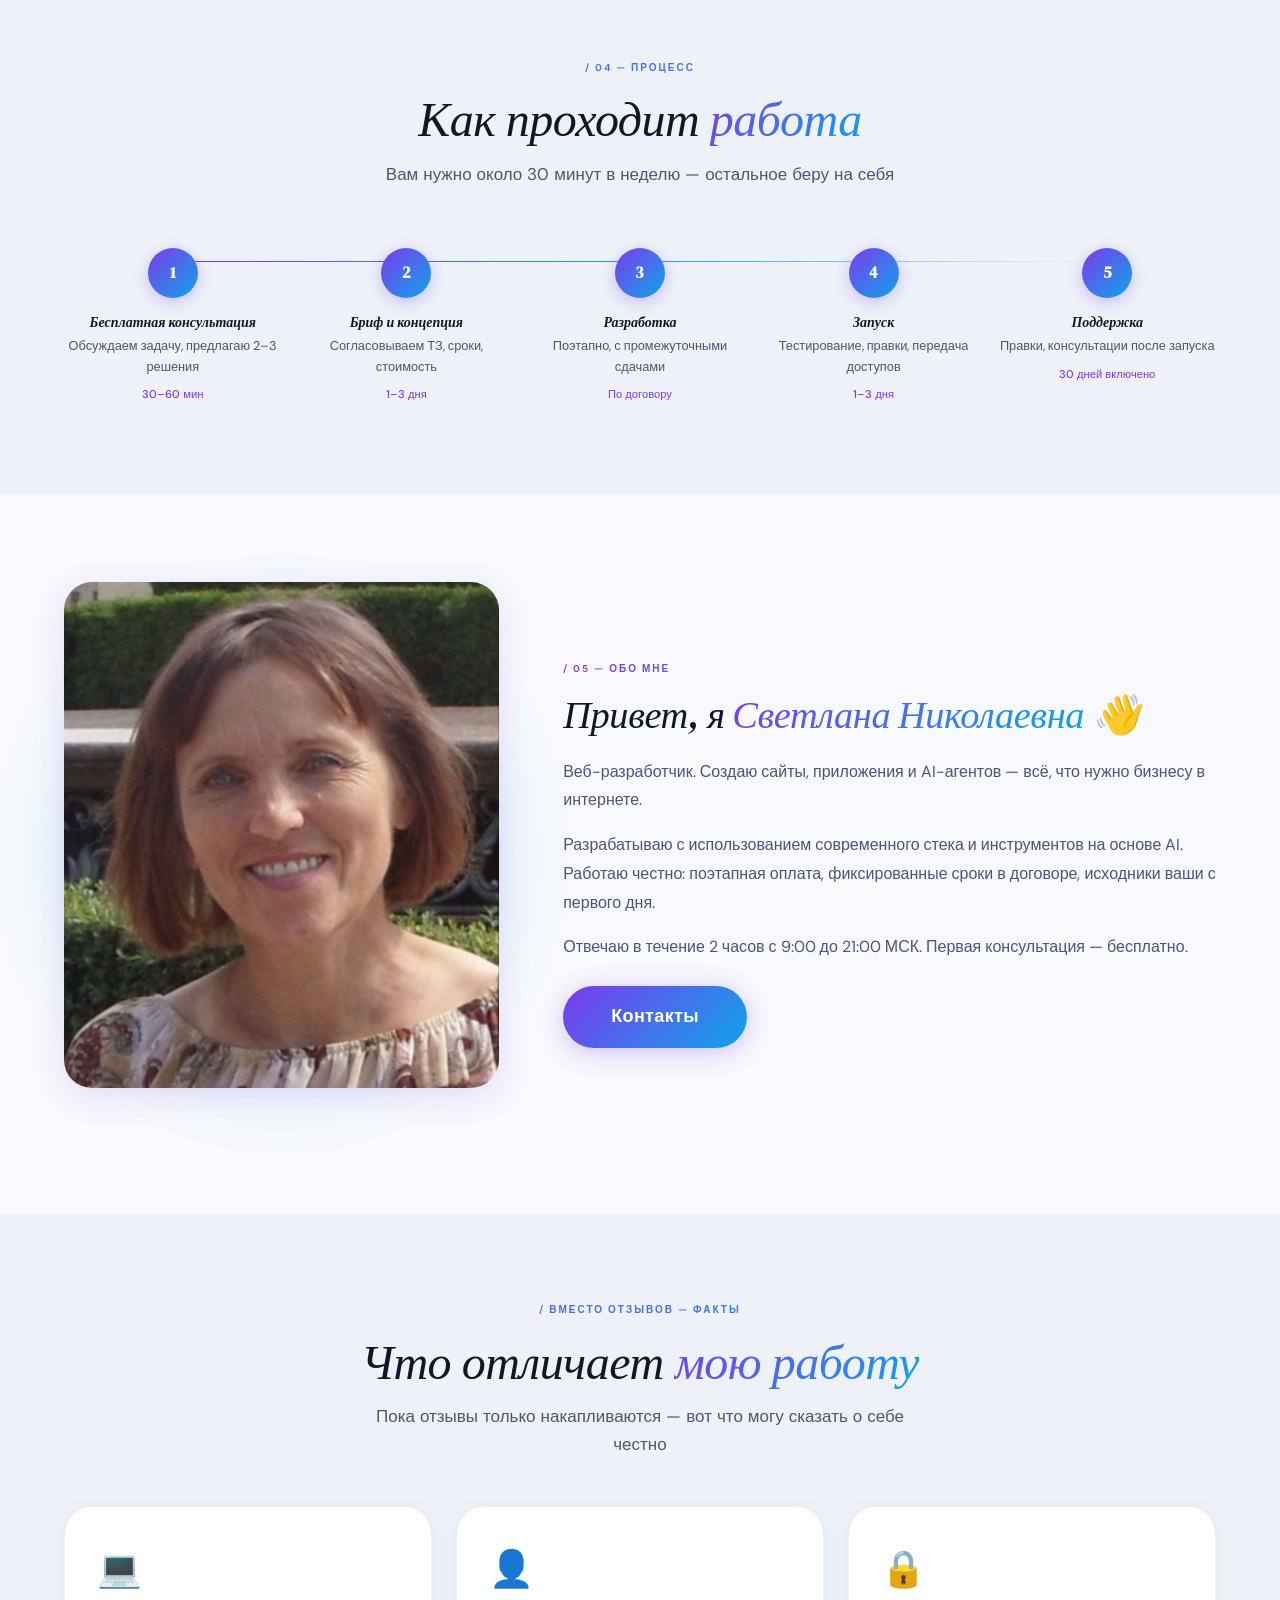
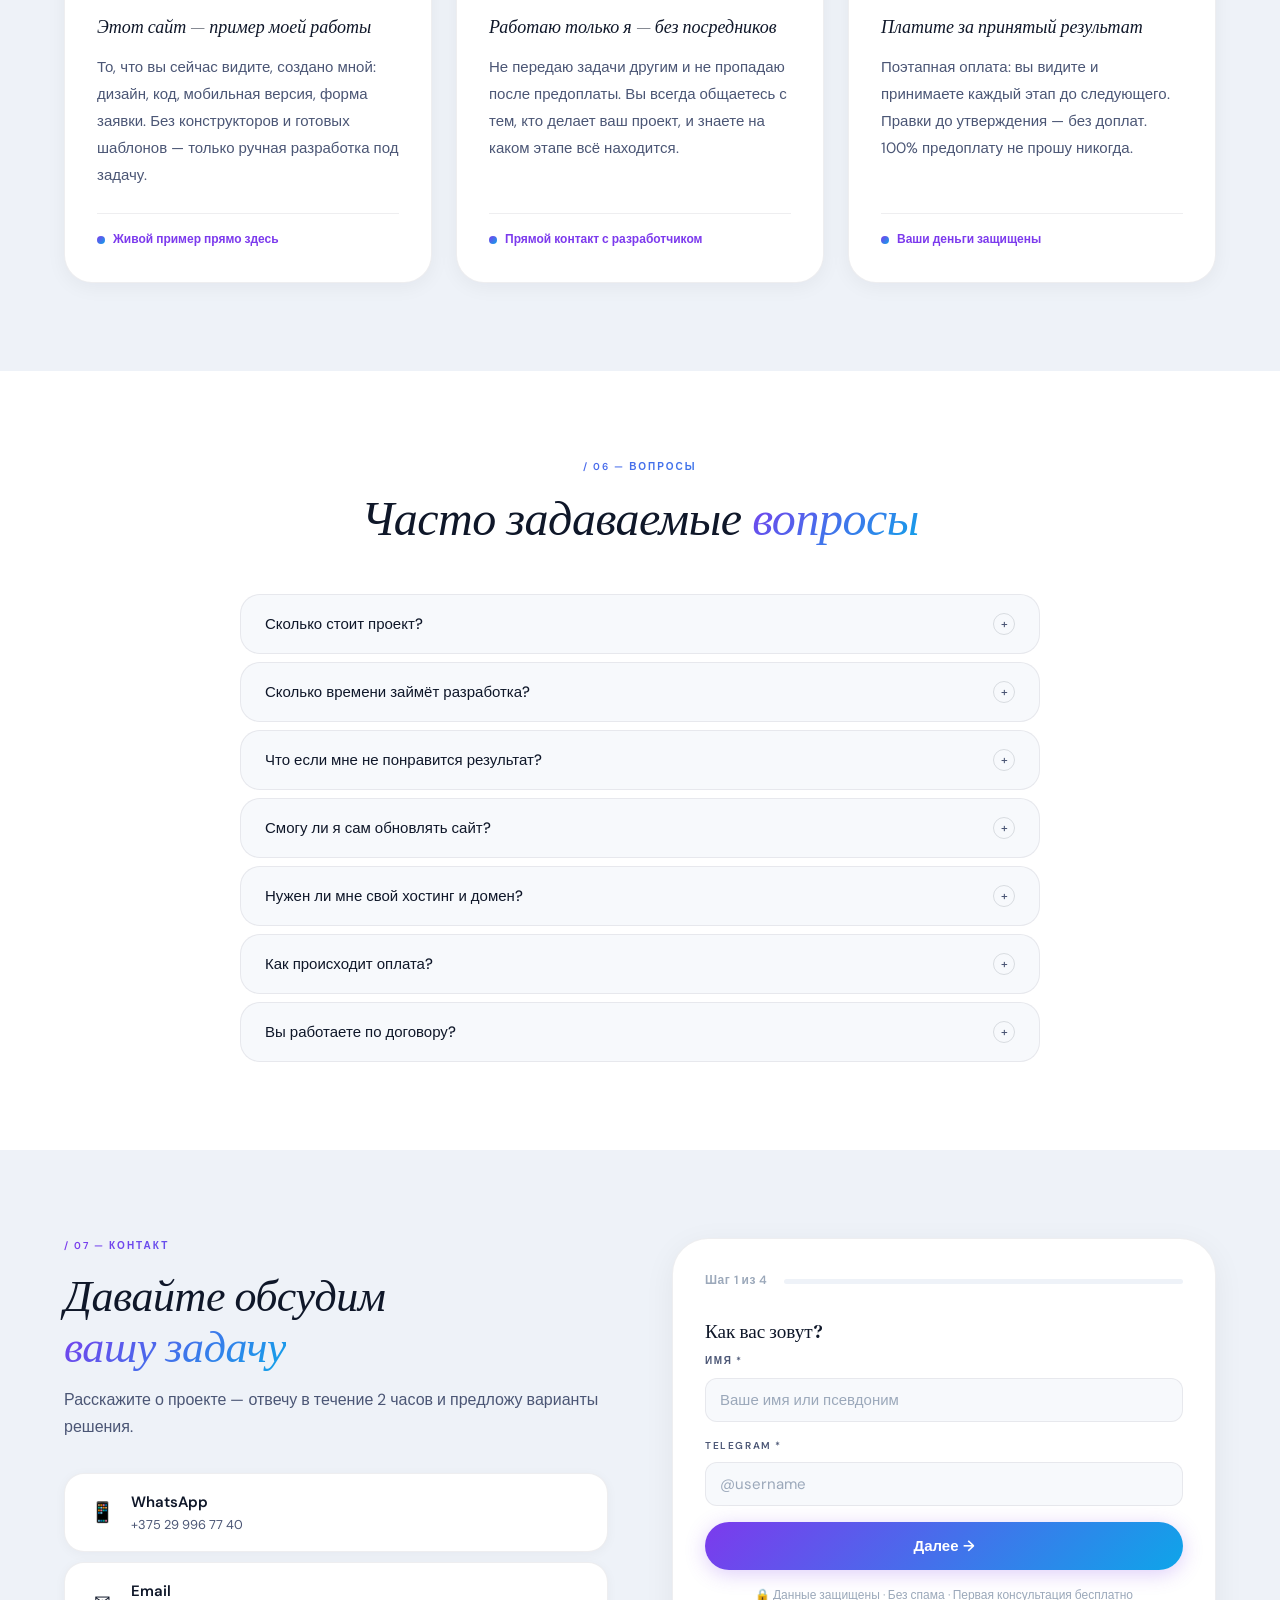
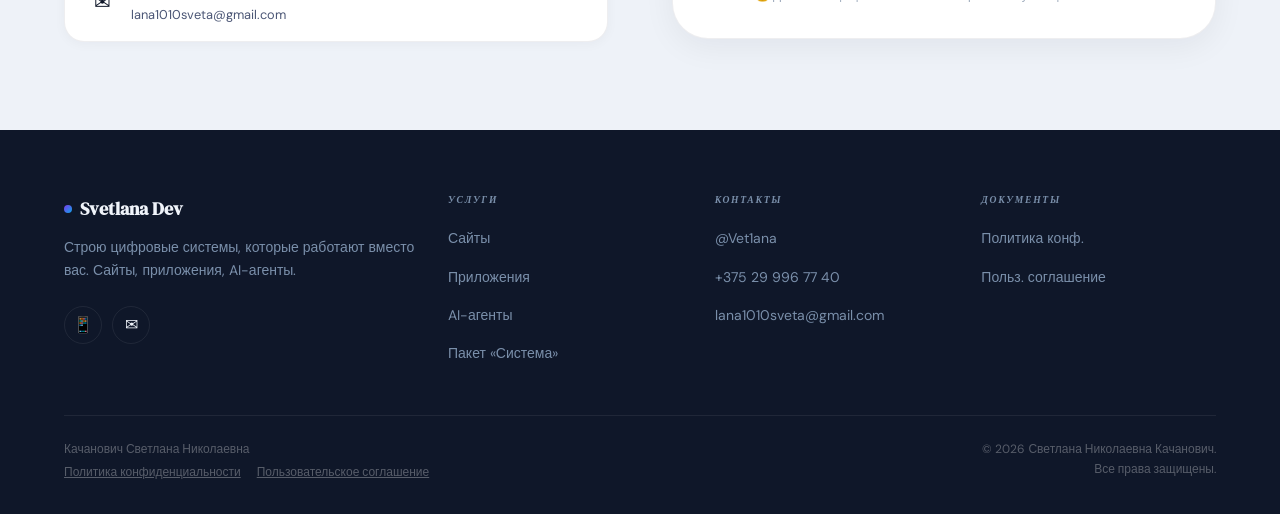
==== commit 40afc834: "Refactor contact form into multi-step wizard with progress bar Four-step animated questionnaire: nam" ====
--- a/thoughts/shared/index.html
+++ b/thoughts/shared/index.html
@@ -387,6 +387,28 @@
     .f-ok-t { font-size:1.25rem; font-weight:700; margin-bottom:.75rem }
     .f-ok-s { color:var(--tx2) }
     .f-guar { text-align:center; margin-top:1rem; font-size:.75rem; color:var(--tx3) }
+
+    /* ── WIZARD FORM ─────────────────────────────── */
+    .wiz-hd { display:flex; align-items:center; gap:1rem; margin-bottom:1.75rem }
+    .wiz-lbl { font-size:.75rem; font-weight:600; color:var(--tx3); white-space:nowrap; letter-spacing:.04em }
+    .wiz-bar { flex:1; height:5px; background:var(--bg3); border-radius:3px; overflow:hidden }
+    .wiz-fill { height:100%; background:var(--grad); border-radius:3px; transition:width .4s cubic-bezier(.4,0,.2,1); width:0% }
+    .wiz-q { font-family:var(--fh); font-size:1.2rem; color:var(--tx); margin-bottom:.5rem; line-height:1.35 }
+    .wiz-hint { font-size:.8rem; color:var(--tx2); margin-bottom:1.25rem }
+    .wiz-chips { display:grid; grid-template-columns:1fr 1fr; gap:.5rem; margin-bottom:1.25rem }
+    .wiz-chip { padding:.75rem 1rem; border-radius:var(--r); border:1.5px solid var(--bdr2); background:var(--bg); color:var(--tx); font-family:var(--fb); font-size:.875rem; font-weight:500; cursor:pointer; transition:all .18s; text-align:left; line-height:1.4 }
+    .wiz-chip small { display:block; font-size:.72rem; color:var(--tx2); font-weight:400; margin-top:2px }
+    .wiz-chip:hover { border-color:rgba(124,58,237,.4); color:var(--a1) }
+    .wiz-chip.sel { border-color:var(--a1); background:rgba(124,58,237,.07); color:var(--a1); font-weight:600 }
+    .wiz-chip.sel small { color:var(--a4) }
+    .wiz-nav { display:flex; gap:.625rem; margin-top:1.25rem }
+    .wiz-nav > * { flex:1 }
+    .btn-ghost { background:transparent; border:1.5px solid var(--bdr2); color:var(--tx2); border-radius:var(--r-full); padding:.75rem 1.5rem; font-family:var(--fb); font-weight:600; font-size:.9375rem; cursor:pointer; transition:all .18s; display:flex; align-items:center; justify-content:center }
+    .btn-ghost:hover { border-color:var(--a1); color:var(--a1) }
+    .wiz-err { font-size:.8rem; color:#DC2626; margin-top:.35rem; display:none }
+    .wiz-err.show { display:block }
+    @keyframes shake { 0%,100%{transform:translateX(0)} 20%,60%{transform:translateX(-5px)} 40%,80%{transform:translateX(5px)} }
+    .shake { animation:shake .32s ease }
 
     /* ── FOOTER ───────────────────────────────────── */
     .ft { background:var(--tx); padding:4rem 0 2rem; color:var(--txd) }
@@ -832,26 +854,75 @@
       </div>
       <div class="rv d1">
         <div class="form-box">
-          <form id="cform" name="contact" method="POST">
-
-            <div class="fg">
-              <label class="flbl" for="nm">Ваше имя *</label>
-              <input class="fi" type="text" id="nm" name="name" placeholder="Как вас зовут?" required>
+          <div id="wiz-wrap">
+            <div class="wiz-hd">
+              <span class="wiz-lbl">Шаг <span id="wiz-cur">1</span> из 4</span>
+              <div class="wiz-bar"><div class="wiz-fill" id="wiz-fill"></div></div>
             </div>
-            <div class="fg">
-              <label class="flbl" for="ci">Telegram или телефон *</label>
-              <input class="fi" type="text" id="ci" name="contact_info" placeholder="@username или +код-страны-номер" required>
+
+            <!-- Шаг 1: Имя и Telegram -->
+            <div class="wiz-step" id="wiz-s1">
+              <p class="wiz-q">Как вас зовут?</p>
+              <div class="fg">
+                <label class="flbl" for="w-name">Имя *</label>
+                <input class="fi" type="text" id="w-name" placeholder="Ваше имя или псевдоним">
+                <div class="wiz-err" id="e-name">Пожалуйста, введите имя</div>
+              </div>
+              <div class="fg">
+                <label class="flbl" for="w-tg">Telegram *</label>
+                <input class="fi" type="text" id="w-tg" placeholder="@username">
+                <div class="wiz-err" id="e-tg">Укажите Telegram для связи</div>
+              </div>
+              <button class="btn btn-p" style="width:100%;justify-content:center" id="wiz-n1">Далее →</button>
             </div>
-            <div class="fg">
-              <label class="flbl" for="msg">Опишите задачу</label>
-              <textarea class="fta" id="msg" name="message" placeholder="Что нужно сделать? (1–2 предложения)"></textarea>
+
+            <!-- Шаг 2: Бизнес -->
+            <div class="wiz-step" id="wiz-s2" style="display:none">
+              <p class="wiz-q">Чем занимаетесь?</p>
+              <div class="fg">
+                <label class="flbl" for="w-biz">Ваш бизнес или проект *</label>
+                <textarea class="fta" id="w-biz" placeholder="Например: небольшой магазин одежды, хочу автоматизировать приём заказов"></textarea>
+                <div class="wiz-err" id="e-biz">Расскажите немного о себе</div>
+              </div>
+              <div class="wiz-nav">
+                <button class="btn-ghost" id="wiz-b2">← Назад</button>
+                <button class="btn btn-p" id="wiz-n2">Далее →</button>
+              </div>
             </div>
-            <div class="fck-w">
-              <input class="fck" type="checkbox" id="consent" name="consent" required>
-              <label class="fck-lbl" for="consent">Я согласен(а) на обработку персональных данных в соответствии с <a href="/privacy.html">политикой конфиденциальности</a></label>
+
+            <!-- Шаг 3: Опыт с ИИ -->
+            <div class="wiz-step" id="wiz-s3" style="display:none">
+              <p class="wiz-q">Ваш опыт с ИИ-инструментами?</p>
+              <p class="wiz-hint">Выберите вариант — перейдём дальше автоматически</p>
+              <div class="wiz-chips" id="chips-ai">
+                <button class="wiz-chip" data-val="Новичок">🌱 Новичок<small>Ещё не пробовал(а)</small></button>
+                <button class="wiz-chip" data-val="Базовый">⚡ Базовый<small>Пользуюсь ChatGPT и базовыми</small></button>
+                <button class="wiz-chip" data-val="Продвинутый">🚀 Продвинутый<small>Настраиваю инструменты</small></button>
+                <button class="wiz-chip" data-val="Эксперт">🏆 Эксперт<small>Строю AI-системы сам</small></button>
+              </div>
+              <button class="btn-ghost" style="width:100%" id="wiz-b3">← Назад</button>
             </div>
-            <button type="submit" class="btn btn-p f-sub">→ Отправить заявку</button>
-          </form>
+
+            <!-- Шаг 4: Цель -->
+            <div class="wiz-step" id="wiz-s4" style="display:none">
+              <p class="wiz-q">Что хотите получить?</p>
+              <p class="wiz-hint">Можно выбрать несколько вариантов</p>
+              <div class="wiz-chips" id="chips-goals">
+                <button class="wiz-chip" data-val="Сайт или лендинг">🌐 Сайт / лендинг</button>
+                <button class="wiz-chip" data-val="Telegram-бот">🤖 Telegram-бот</button>
+                <button class="wiz-chip" data-val="AI-агент">✨ AI-агент</button>
+                <button class="wiz-chip" data-val="Автоматизация">⚙️ Автоматизация</button>
+                <button class="wiz-chip" data-val="Мобильное приложение">📱 Приложение</button>
+                <button class="wiz-chip" data-val="Консультация">💬 Консультация</button>
+              </div>
+              <div class="wiz-err" id="e-goals">Выберите хотя бы один вариант</div>
+              <div class="wiz-nav">
+                <button class="btn-ghost" id="wiz-b4">← Назад</button>
+                <button class="btn btn-p" id="wiz-submit">Отправить заявку →</button>
+              </div>
+            </div>
+          </div>
+
           <div class="f-ok" id="fok">
             <div class="f-ok-ic">✨</div>
             <h3 class="f-ok-t">Заявка получена!</h3>
@@ -976,13 +1047,73 @@
   });
 });
 
-// Form
-document.getElementById('cform').addEventListener('submit',async e=>{
-  e.preventDefault();
-  const fd=new FormData(e.target);
-  try{await fetch('https://formspree.io/f/mojblqov',{method:'POST',headers:{'Accept':'application/json'},body:fd});}catch(_){}
-  e.target.style.display='none';document.getElementById('fok').style.display='block';
-});
+// Wizard form
+(function(){
+  const d={name:'',tg:'',business:'',ai_level:'',goals:[]};
+  function shake(el){el.classList.remove('shake');void el.offsetWidth;el.classList.add('shake');}
+  function goto(n){
+    document.querySelectorAll('.wiz-step').forEach(s=>s.style.display='none');
+    document.getElementById('wiz-s'+n).style.display='';
+    document.getElementById('wiz-cur').textContent=n;
+    document.getElementById('wiz-fill').style.width=((n-1)/4*100)+'%';
+  }
+  // Step 1 → 2
+  document.getElementById('wiz-n1').addEventListener('click',()=>{
+    const name=document.getElementById('w-name').value.trim();
+    const tg=document.getElementById('w-tg').value.trim();
+    let ok=true;
+    if(!name){document.getElementById('e-name').classList.add('show');shake(document.getElementById('w-name'));ok=false;}else document.getElementById('e-name').classList.remove('show');
+    if(!tg){document.getElementById('e-tg').classList.add('show');shake(document.getElementById('w-tg'));ok=false;}else document.getElementById('e-tg').classList.remove('show');
+    if(!ok)return;
+    d.name=name;d.tg=tg;goto(2);
+  });
+  // Step 2 → 3
+  document.getElementById('wiz-n2').addEventListener('click',()=>{
+    const biz=document.getElementById('w-biz').value.trim();
+    if(!biz){document.getElementById('e-biz').classList.add('show');shake(document.getElementById('w-biz'));return;}
+    document.getElementById('e-biz').classList.remove('show');
+    d.business=biz;goto(3);
+  });
+  // Step 3 chips → auto-advance
+  document.querySelectorAll('#chips-ai .wiz-chip').forEach(c=>{
+    c.addEventListener('click',()=>{
+      document.querySelectorAll('#chips-ai .wiz-chip').forEach(x=>x.classList.remove('sel'));
+      c.classList.add('sel');d.ai_level=c.dataset.val;
+      setTimeout(()=>goto(4),280);
+    });
+  });
+  // Step 4 multi-select
+  document.querySelectorAll('#chips-goals .wiz-chip').forEach(c=>{
+    c.addEventListener('click',()=>{
+      c.classList.toggle('sel');
+      d.goals=Array.from(document.querySelectorAll('#chips-goals .wiz-chip.sel')).map(x=>x.dataset.val);
+      if(d.goals.length)document.getElementById('e-goals').classList.remove('show');
+    });
+  });
+  // Back buttons
+  document.getElementById('wiz-b2').addEventListener('click',()=>goto(1));
+  document.getElementById('wiz-b3').addEventListener('click',()=>goto(2));
+  document.getElementById('wiz-b4').addEventListener('click',()=>goto(3));
+  // Submit
+  document.getElementById('wiz-submit').addEventListener('click',async()=>{
+    d.goals=Array.from(document.querySelectorAll('#chips-goals .wiz-chip.sel')).map(x=>x.dataset.val);
+    if(!d.goals.length){document.getElementById('e-goals').classList.add('show');shake(document.getElementById('chips-goals'));return;}
+    const btn=document.getElementById('wiz-submit');
+    btn.disabled=true;btn.textContent='Отправляем...';
+    document.getElementById('wiz-fill').style.width='100%';
+    const payload={name:d.name,contact_info:d.tg,business:d.business,ai_level:d.ai_level,goals:d.goals.join(', ')};
+    const fd=new FormData();
+    fd.append('name',d.name);fd.append('contact_info',d.tg);
+    fd.append('message','Бизнес: '+d.business+' | ИИ: '+d.ai_level+' | Цели: '+d.goals.join(', '));
+    await Promise.allSettled([
+      fetch('https://formspree.io/f/mojblqov',{method:'POST',headers:{'Accept':'application/json'},body:fd}),
+      fetch('/api/contact',{method:'POST',headers:{'Content-Type':'application/json'},body:JSON.stringify(payload)})
+    ]);
+    document.getElementById('wiz-wrap').style.display='none';
+    document.getElementById('fok').style.display='block';
+  });
+  goto(1);
+})();
 
 // Smooth scroll
 document.querySelectorAll('a[href^="#"]').forEach(a=>{
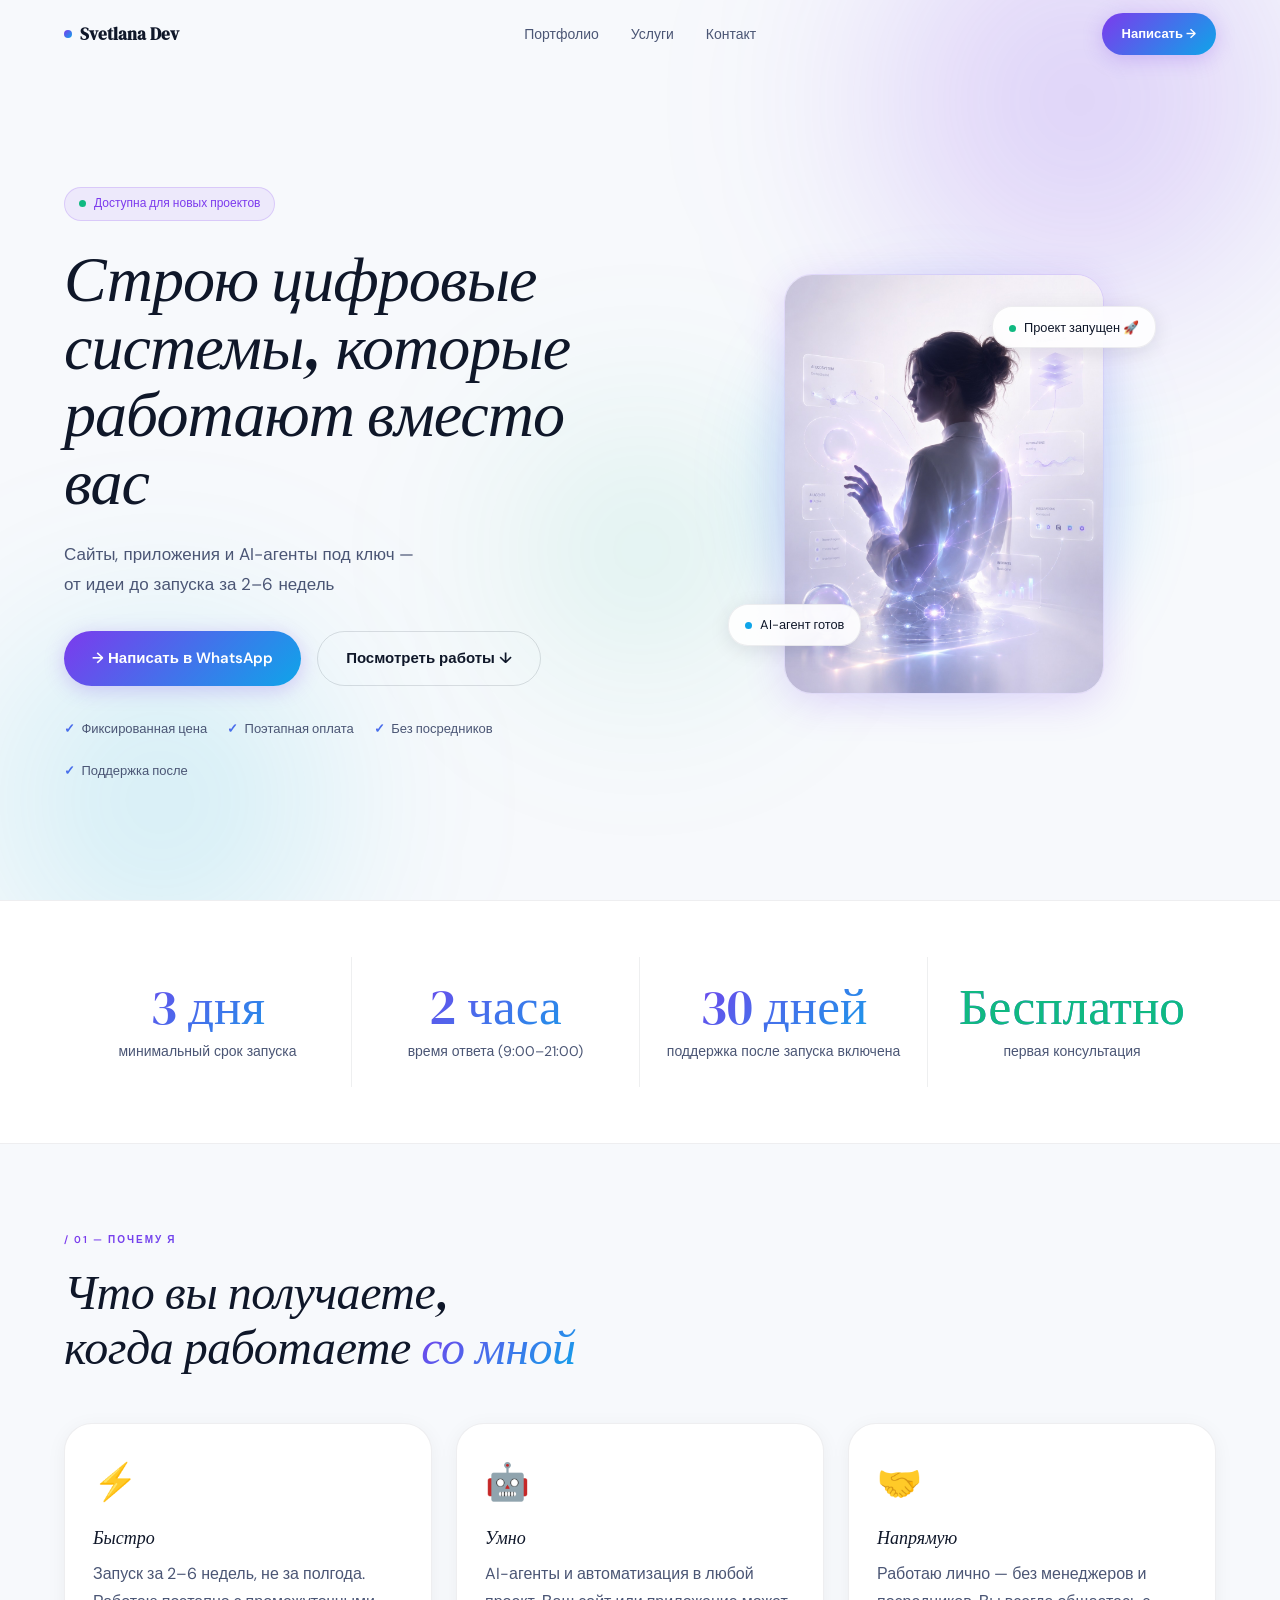
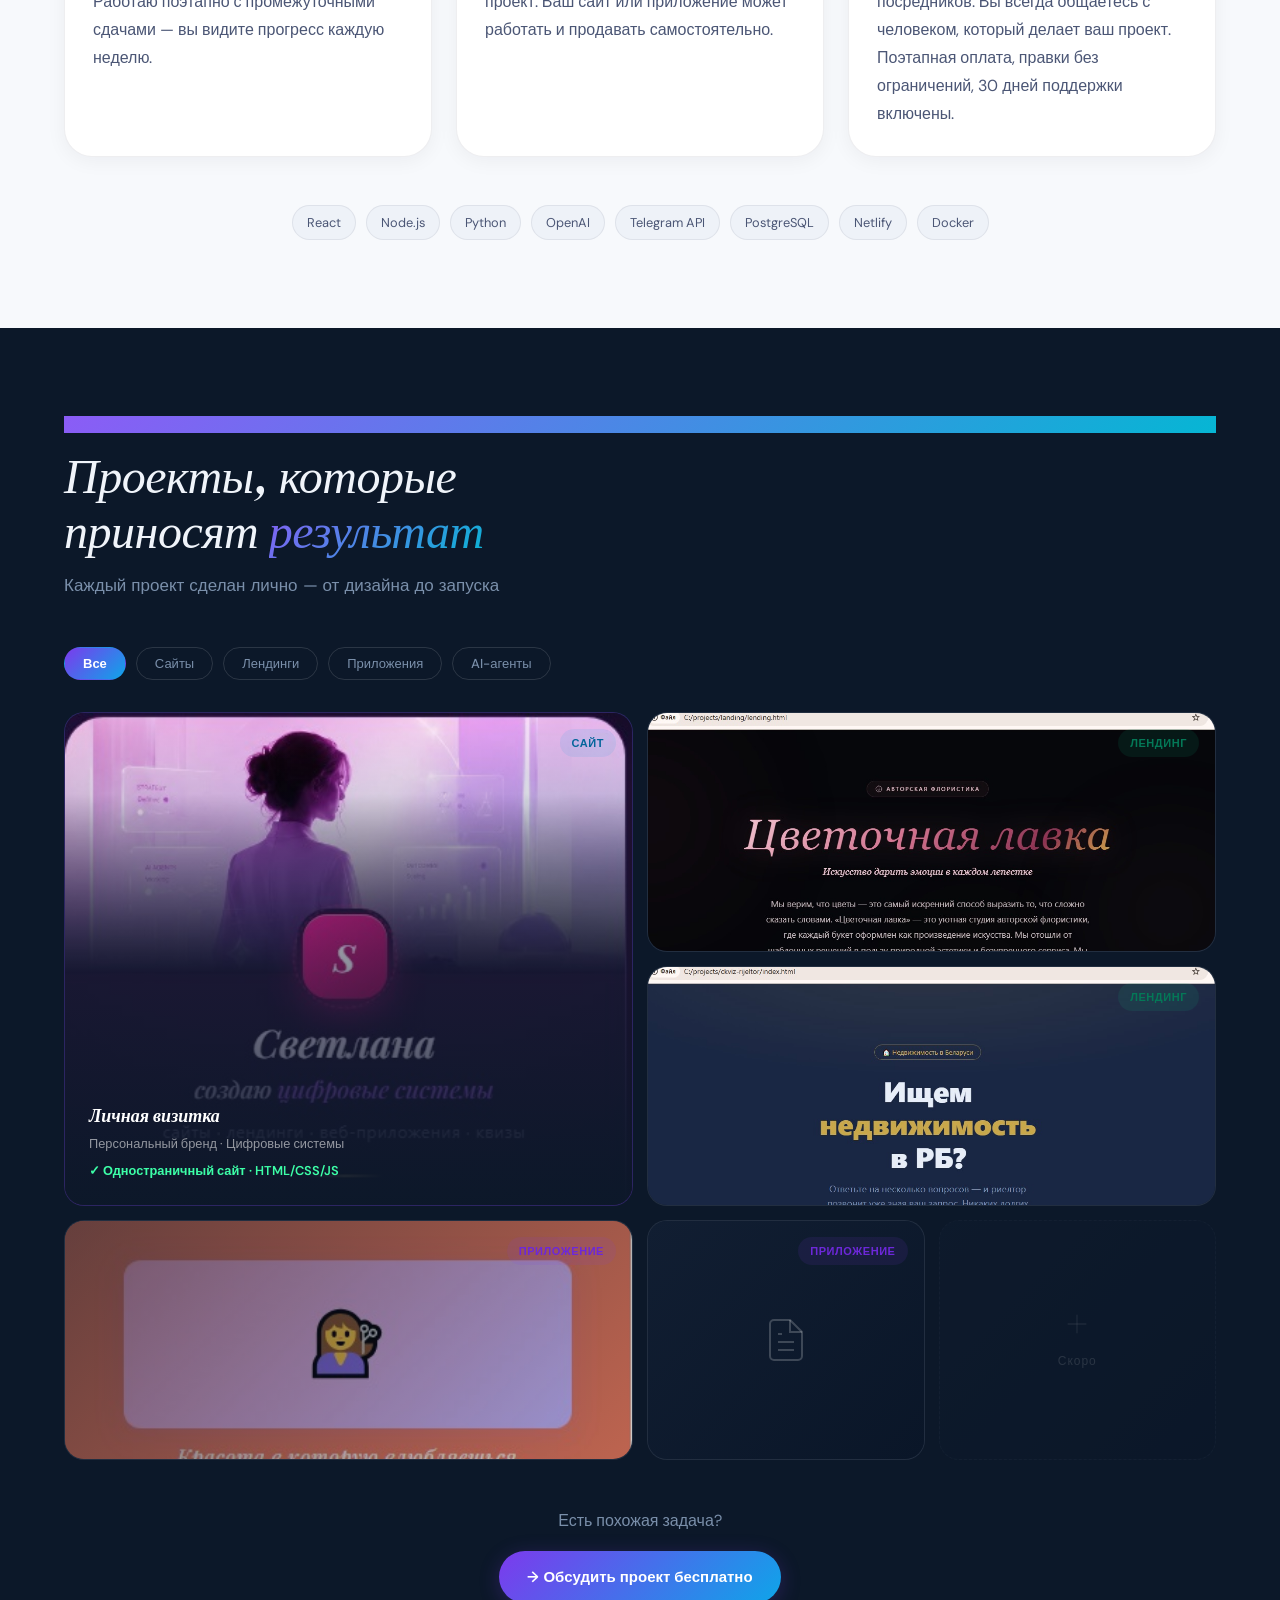
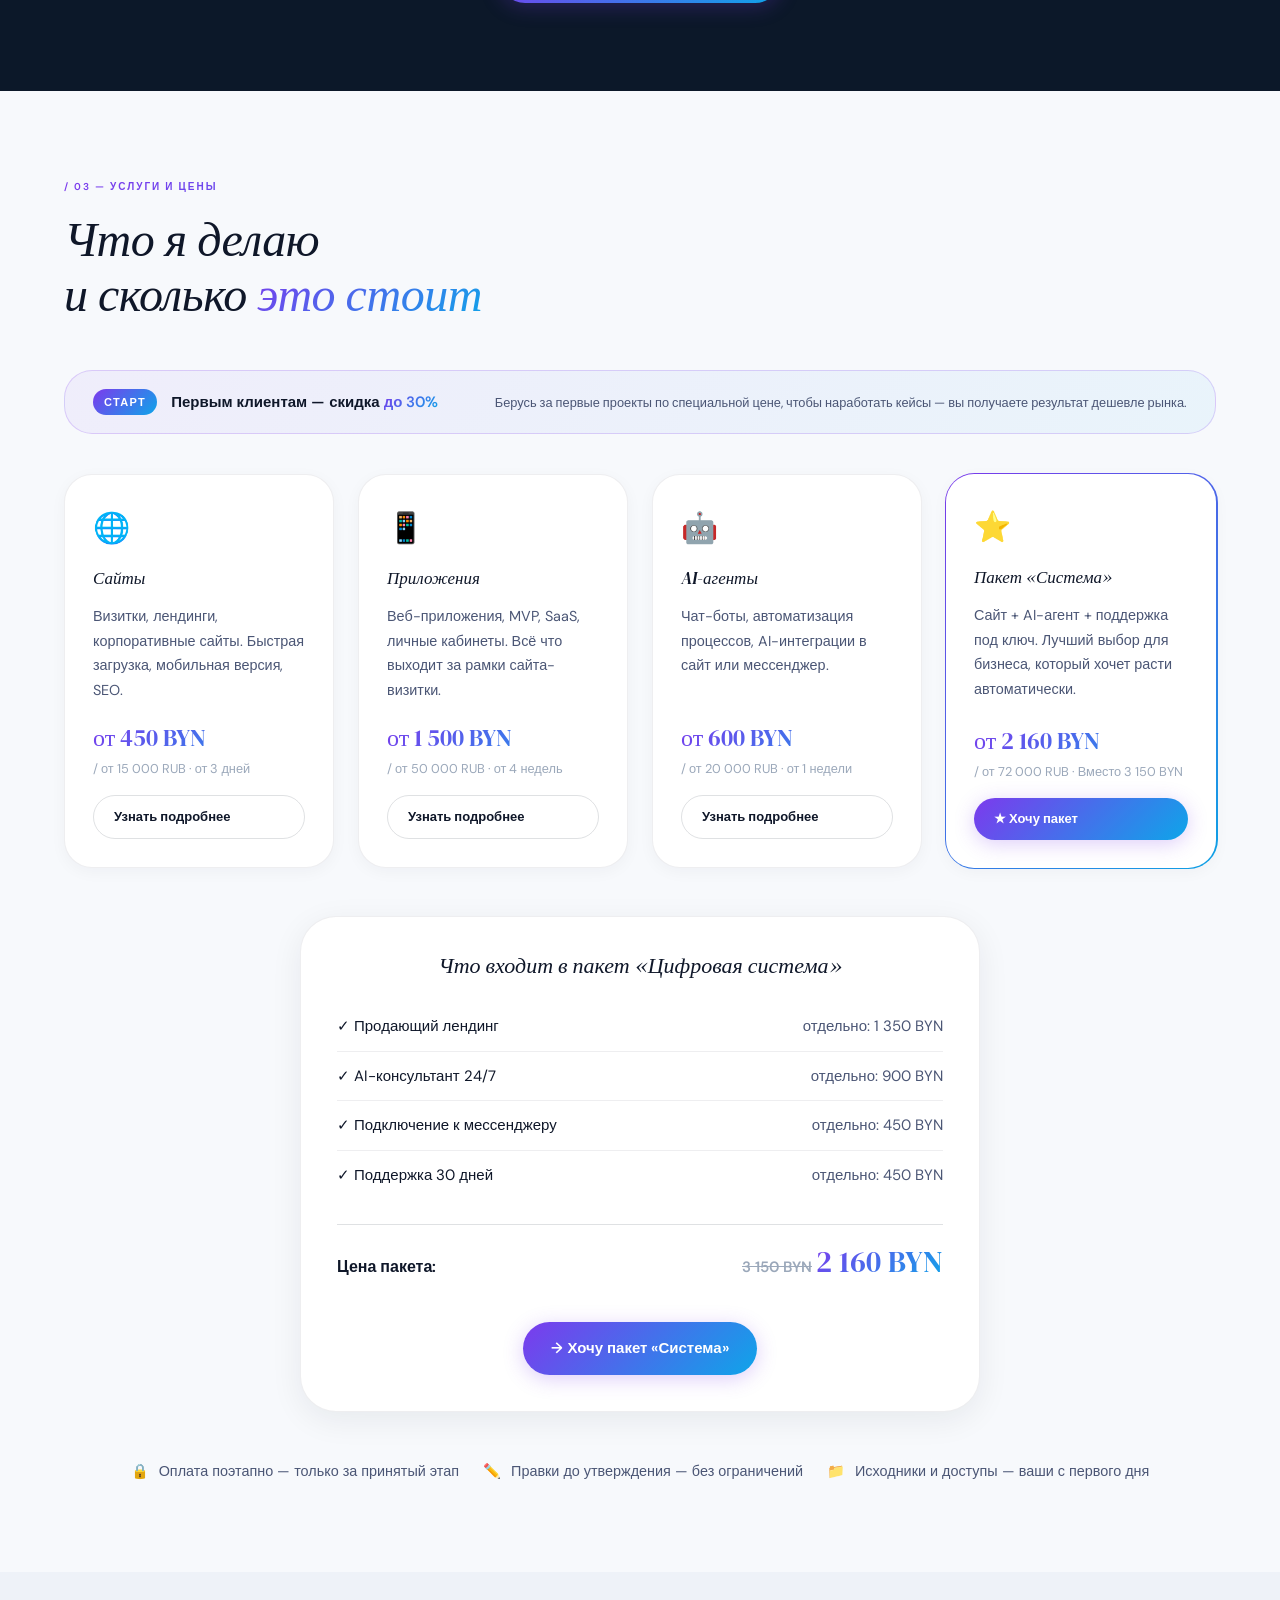
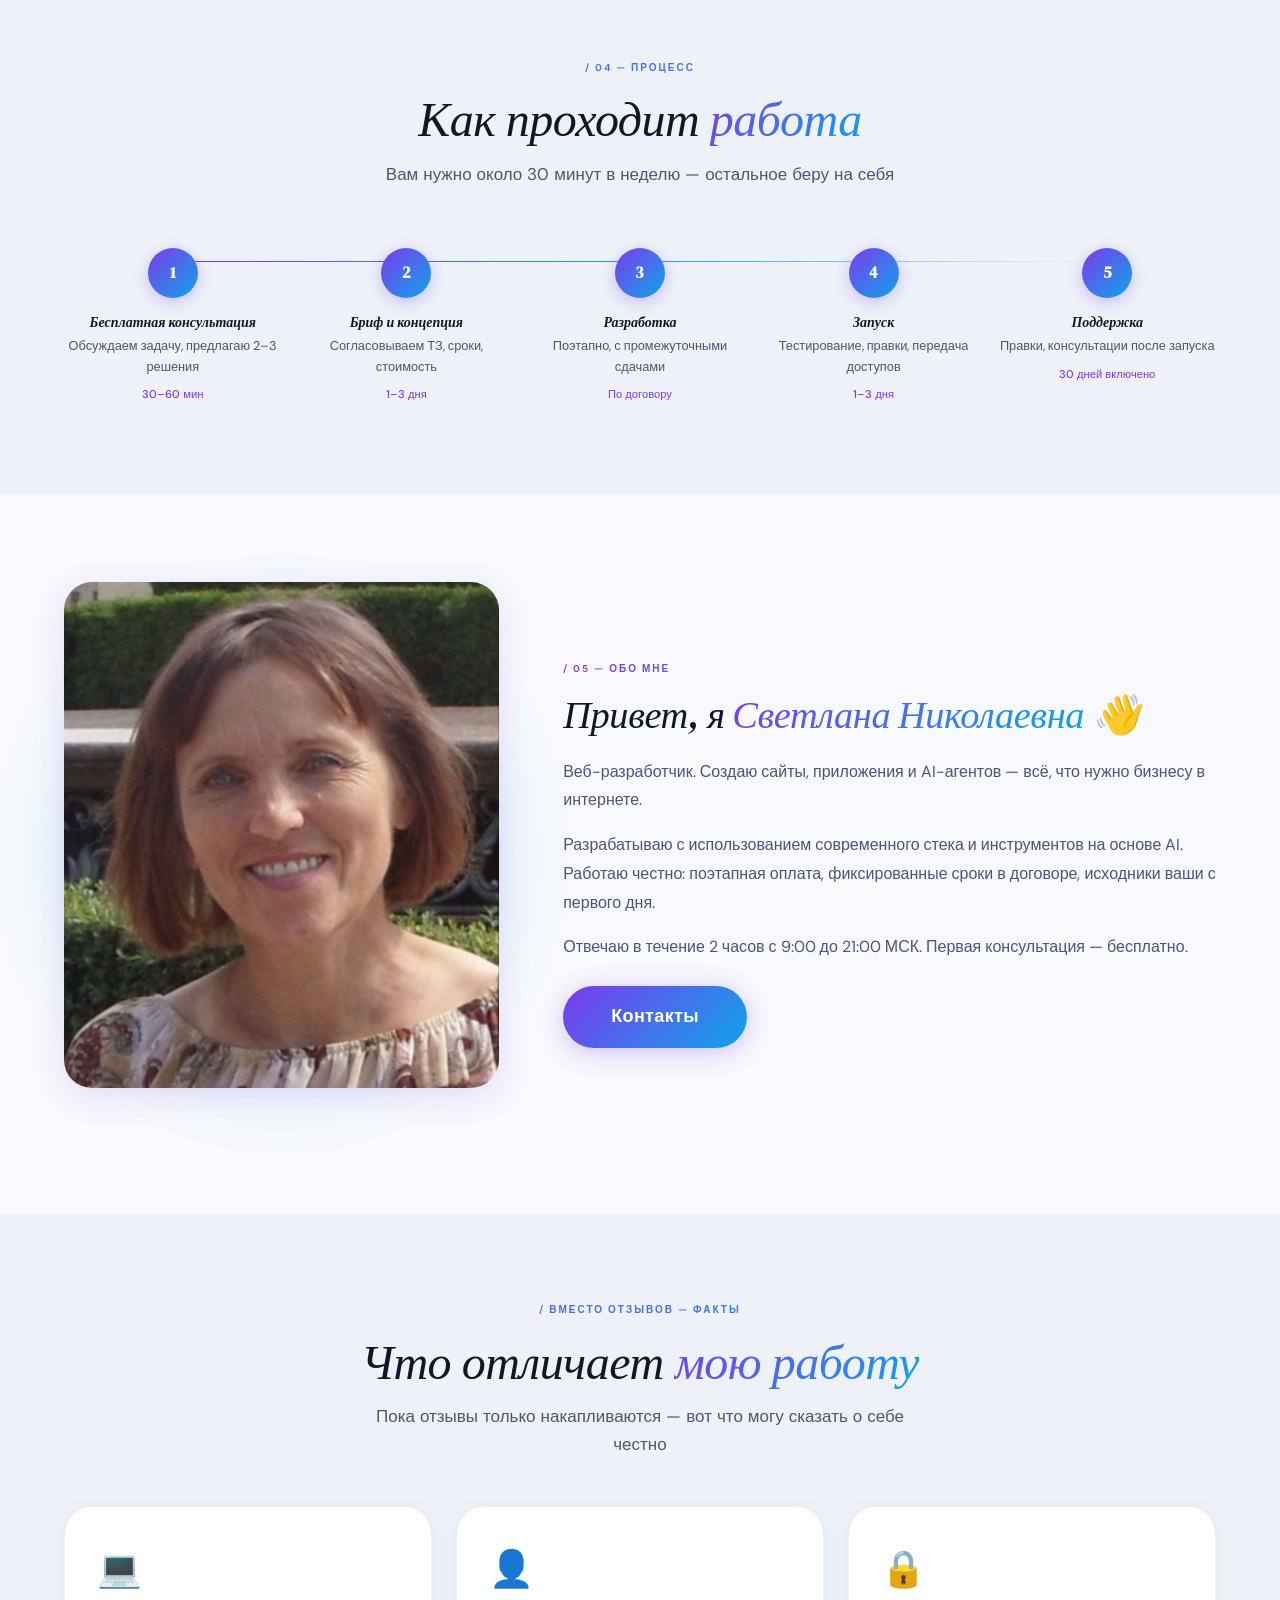
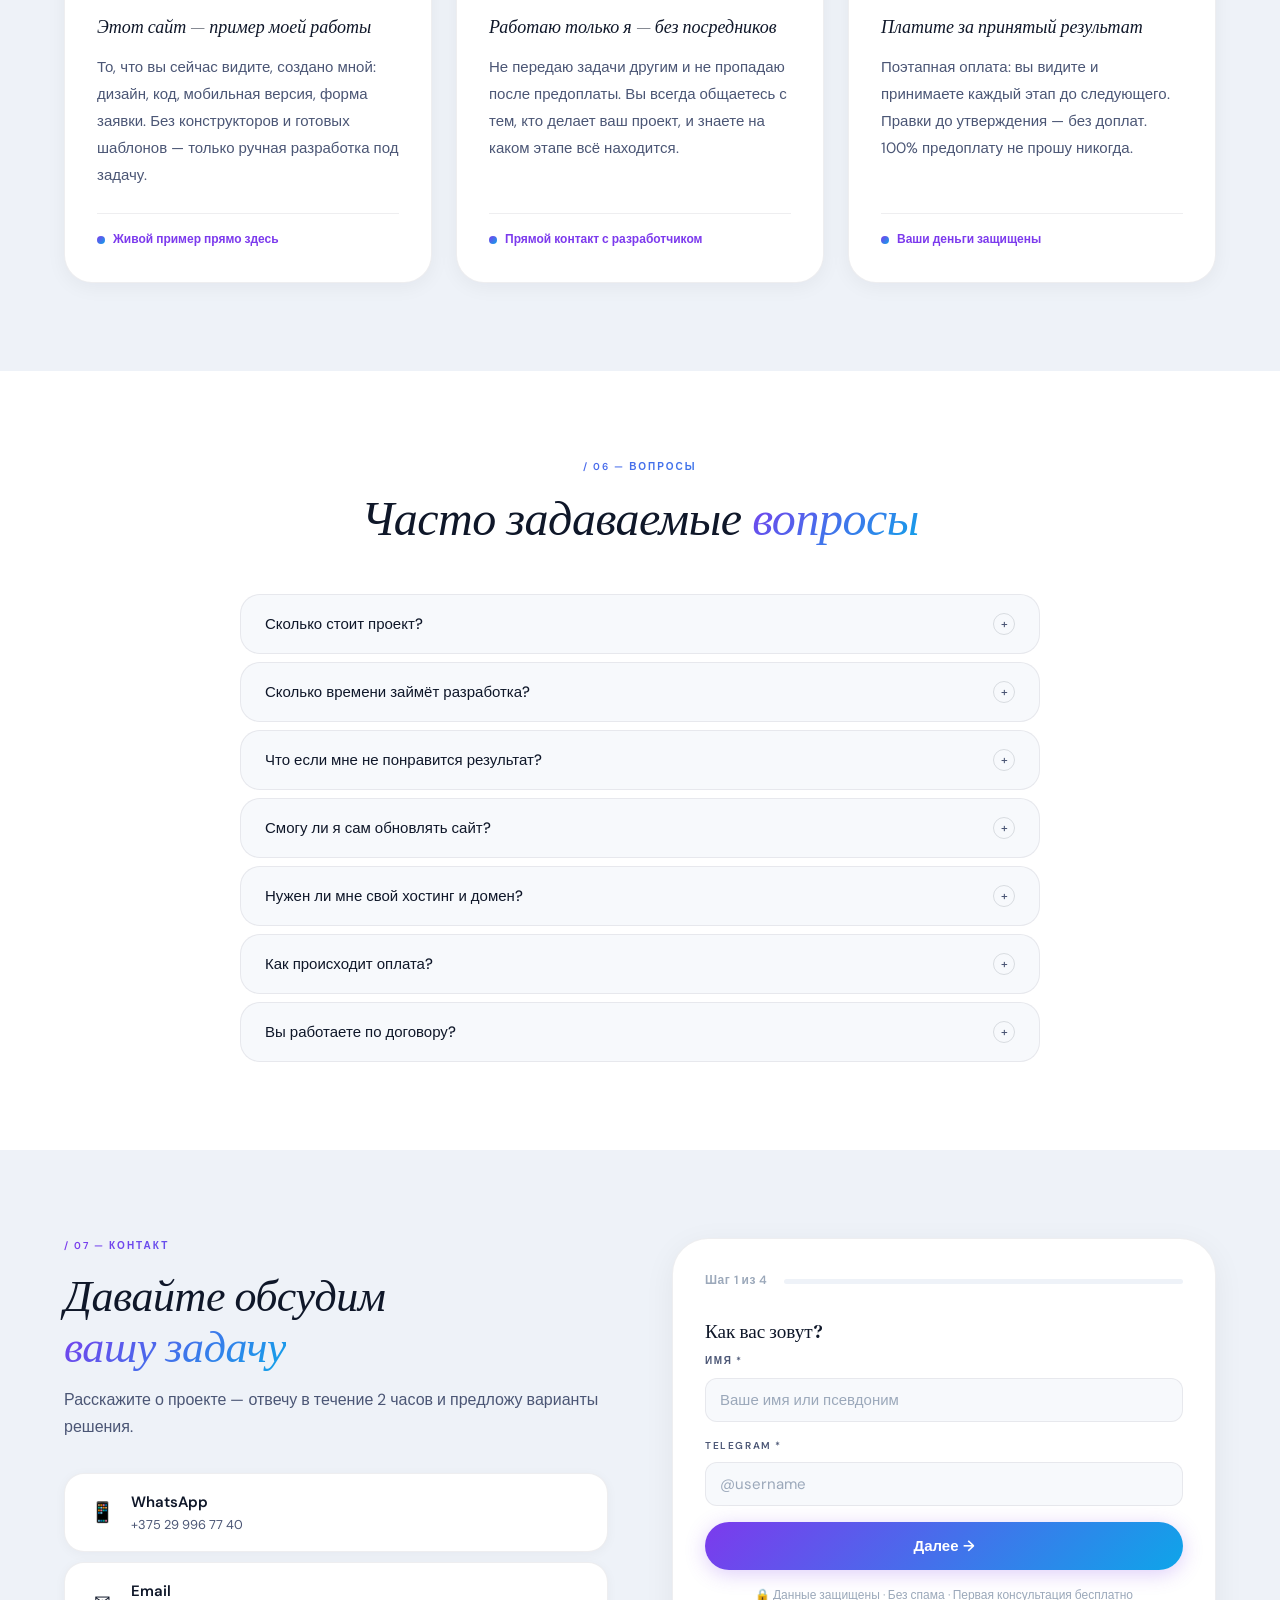
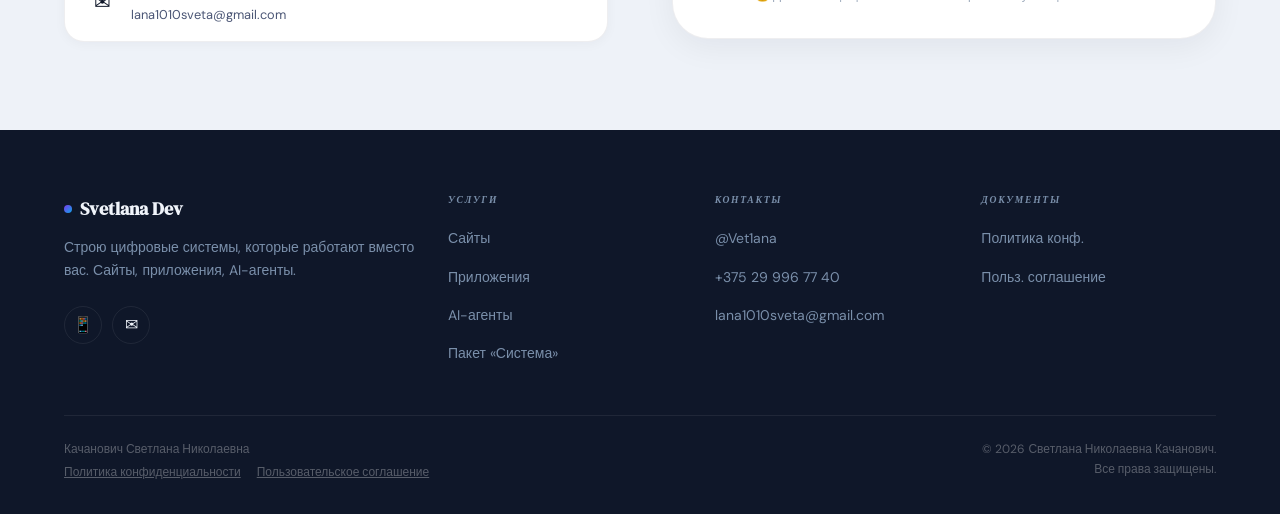
==== commit 3d158f92: "portfolio: заменить SmartClerk на демо «ОБРАЗ» и обновить карточку визитки Co-Authored-By: Claude Op" ====
--- a/thoughts/shared/index.html
+++ b/thoughts/shared/index.html
@@ -612,11 +612,11 @@
     </div>
     <div class="pf-g" id="pfg">
       <div class="pc feat rv" data-t="site">
-        <div class="pp" style="background-image:url('img/vizitka-preview.jpg');background-size:auto 165%;background-position:center 18%"></div>
+        <div class="pp" style="background-image:url('img/vizitka-systems-preview.jpg');background-size:cover;background-position:center top"></div>
         <div class="p-tag"><span class="tag t-site">Сайт</span></div>
         <div class="pov">
-          <h3 class="p-title">Личная визитка разработчика</h3>
-          <p class="p-meta">Персональный бренд · Тёмная тема с золотыми акцентами</p>
+          <h3 class="p-title">Личная визитка</h3>
+          <p class="p-meta">Персональный бренд · Цифровые системы</p>
           <p class="p-res">✓ Одностраничный сайт · HTML/CSS/JS</p>
         </div>
       </div>
@@ -638,16 +638,16 @@
           <p class="p-res">✓ Квиз + форма захвата · HTML/CSS/JS</p>
         </div>
       </div>
-      <div class="pc wide rv" data-t="ai">
+      <div class="pc wide rv" data-t="app">
         <div class="pp" style="padding:0;overflow:hidden;position:relative">
-          <img src="img/smartclerk-preview.jpg" alt="SmartClerk бот" style="width:100%;height:100%;object-fit:cover;object-position:68% center;opacity:.82;display:block">
+          <img src="img/obraz-preview.jpg" alt="Демо ОБРАЗ — мини-апп записи в салон" style="width:100%;height:100%;object-fit:cover;object-position:center top;opacity:.9;display:block">
           <div style="position:absolute;inset:0;background:linear-gradient(135deg,rgba(12,24,41,.55) 0%,rgba(12,24,41,.1) 100%)"></div>
         </div>
-        <div class="p-tag"><span class="tag t-ai">AI-агент</span></div>
+        <div class="p-tag"><span class="tag t-app">Приложение</span></div>
         <div class="pov">
-          <h3 class="p-title">SmartClerk — бот записи клиентов</h3>
-          <p class="p-meta">Telegram · Автоматизация · Сфера услуг</p>
-          <p class="p-res">✓ Автоматическая запись клиентов · Python</p>
+          <h3 class="p-title">ОБРАЗ — мини-апп записи в салон</h3>
+          <p class="p-meta">Telegram-мини-апп · Салон красоты</p>
+          <p class="p-res">✓ Онлайн-запись и каталог услуг</p>
         </div>
       </div>
       <div class="pc rv d1" data-t="app">
@@ -916,6 +916,11 @@
                 <button class="wiz-chip" data-val="Консультация">💬 Консультация</button>
               </div>
               <div class="wiz-err" id="e-goals">Выберите хотя бы один вариант</div>
+              <div class="fck-w" style="margin-top:1.5rem">
+                <input class="fck" type="checkbox" id="w-consent">
+                <label class="fck-lbl" for="w-consent">Даю согласие на обработку моих персональных данных (имя и контакт) в соответствии с <a href="/privacy.html" target="_blank" rel="noopener">Политикой конфиденциальности</a></label>
+              </div>
+              <div class="wiz-err" id="e-consent" style="margin-top:-1rem;margin-bottom:.75rem">Нужно ваше согласие на обработку данных</div>
               <div class="wiz-nav">
                 <button class="btn-ghost" id="wiz-b4">← Назад</button>
                 <button class="btn btn-p" id="wiz-submit">Отправить заявку →</button>
@@ -1098,6 +1103,9 @@
   document.getElementById('wiz-submit').addEventListener('click',async()=>{
     d.goals=Array.from(document.querySelectorAll('#chips-goals .wiz-chip.sel')).map(x=>x.dataset.val);
     if(!d.goals.length){document.getElementById('e-goals').classList.add('show');shake(document.getElementById('chips-goals'));return;}
+    const consent=document.getElementById('w-consent');
+    if(!consent.checked){document.getElementById('e-consent').classList.add('show');shake(consent.closest('.fck-w'));return;}
+    document.getElementById('e-consent').classList.remove('show');
     const btn=document.getElementById('wiz-submit');
     btn.disabled=true;btn.textContent='Отправляем...';
     document.getElementById('wiz-fill').style.width='100%';
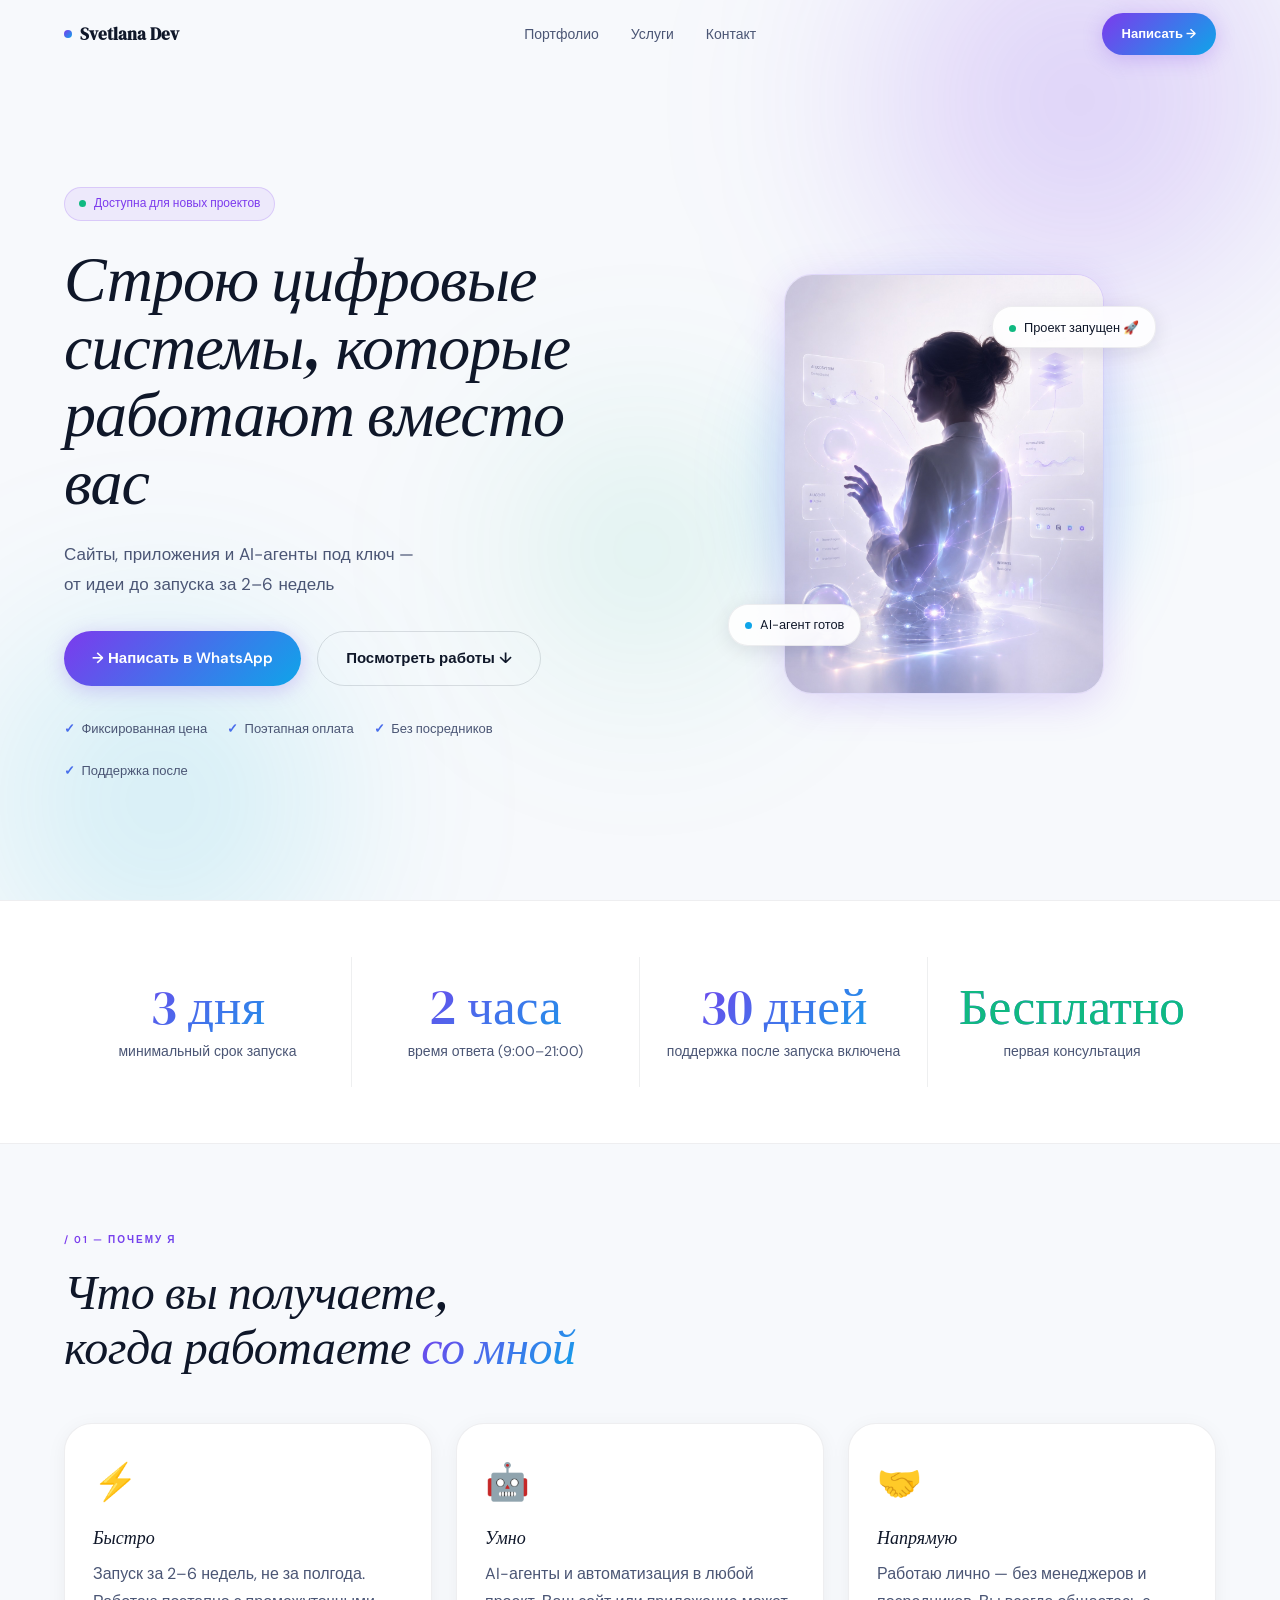
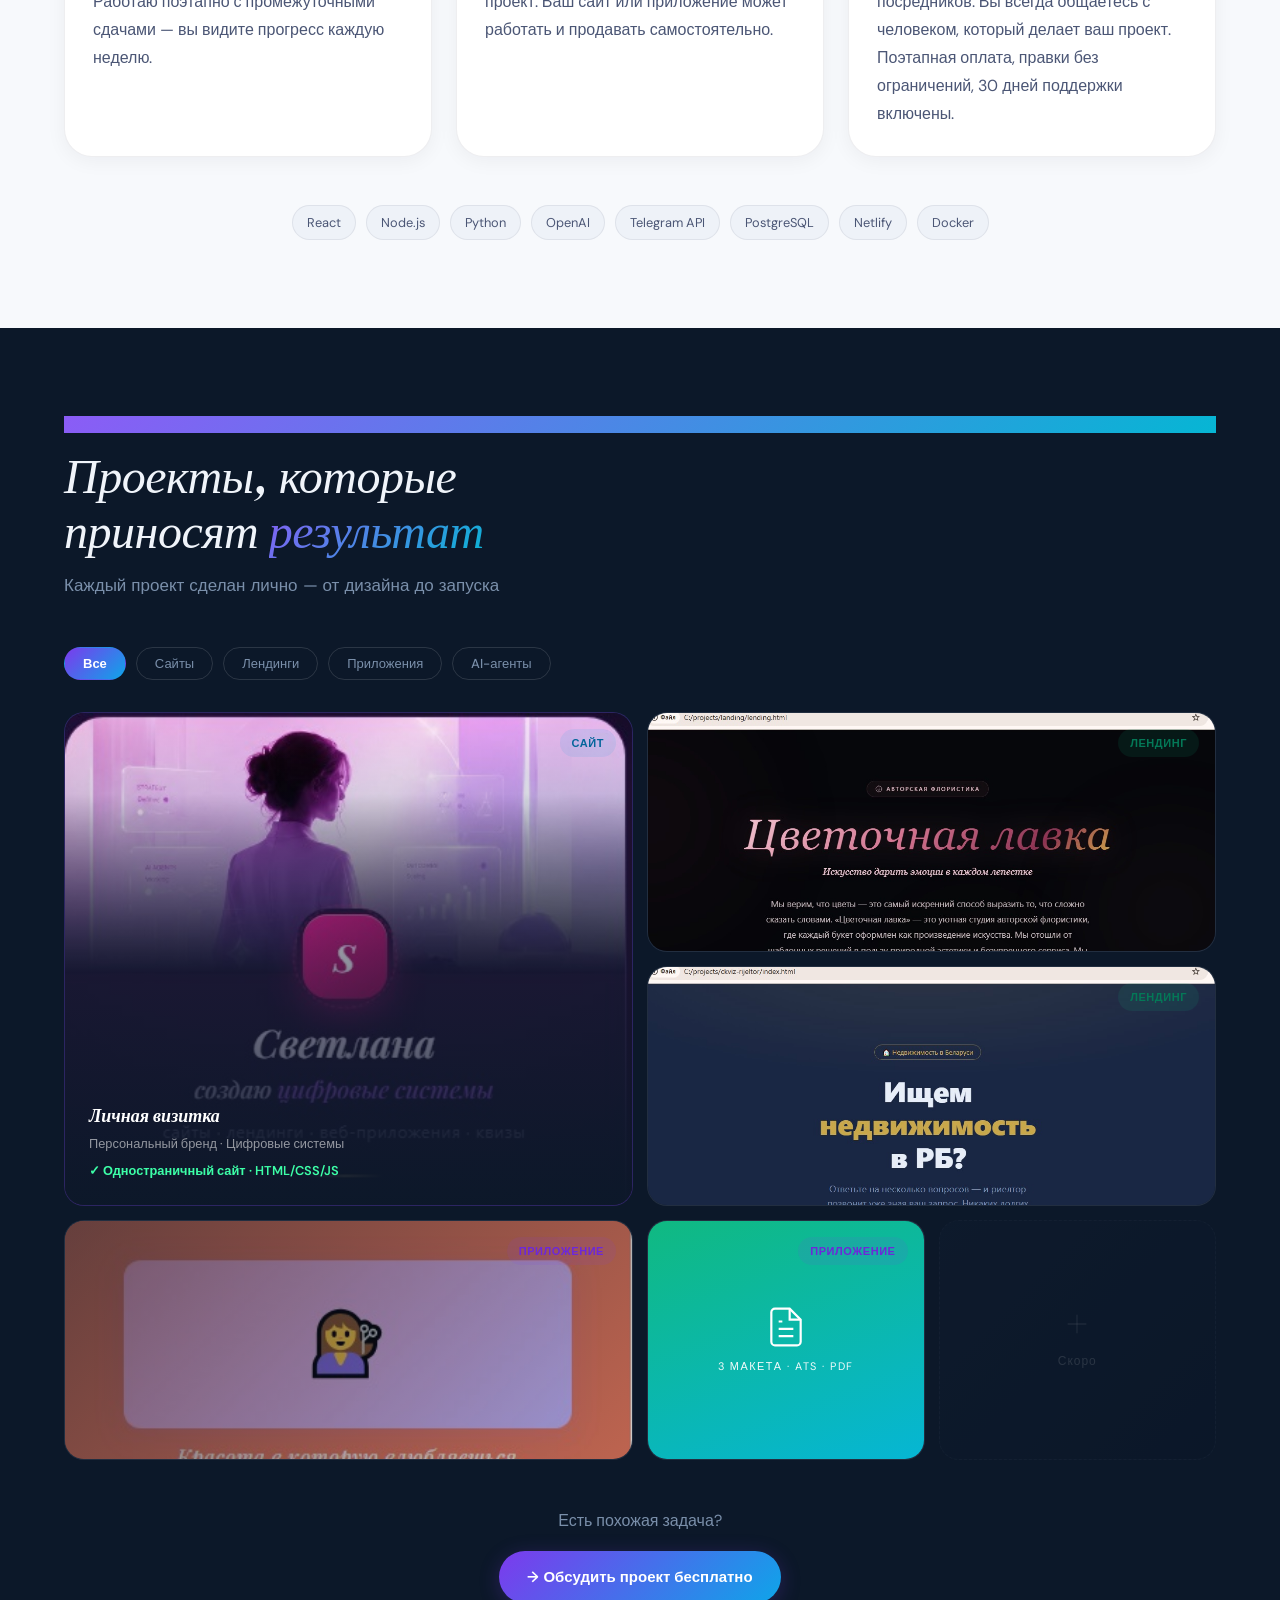
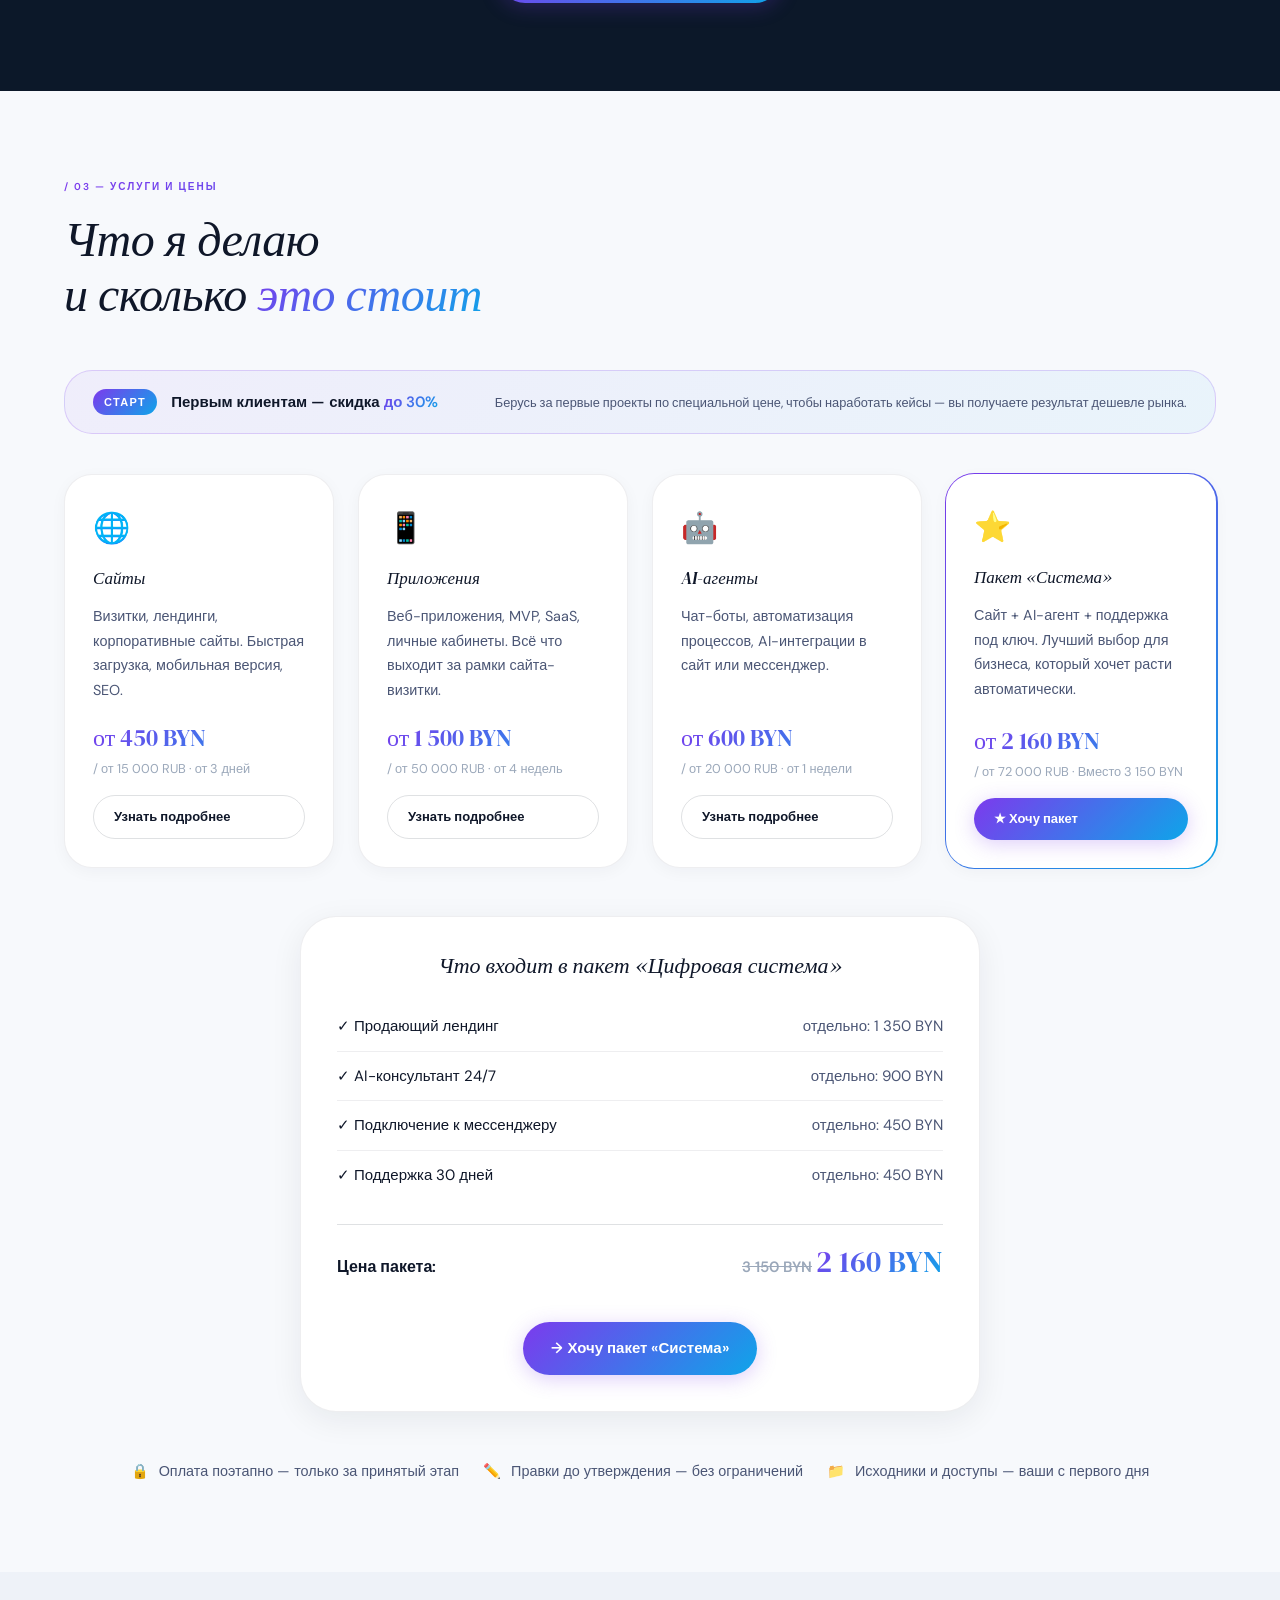
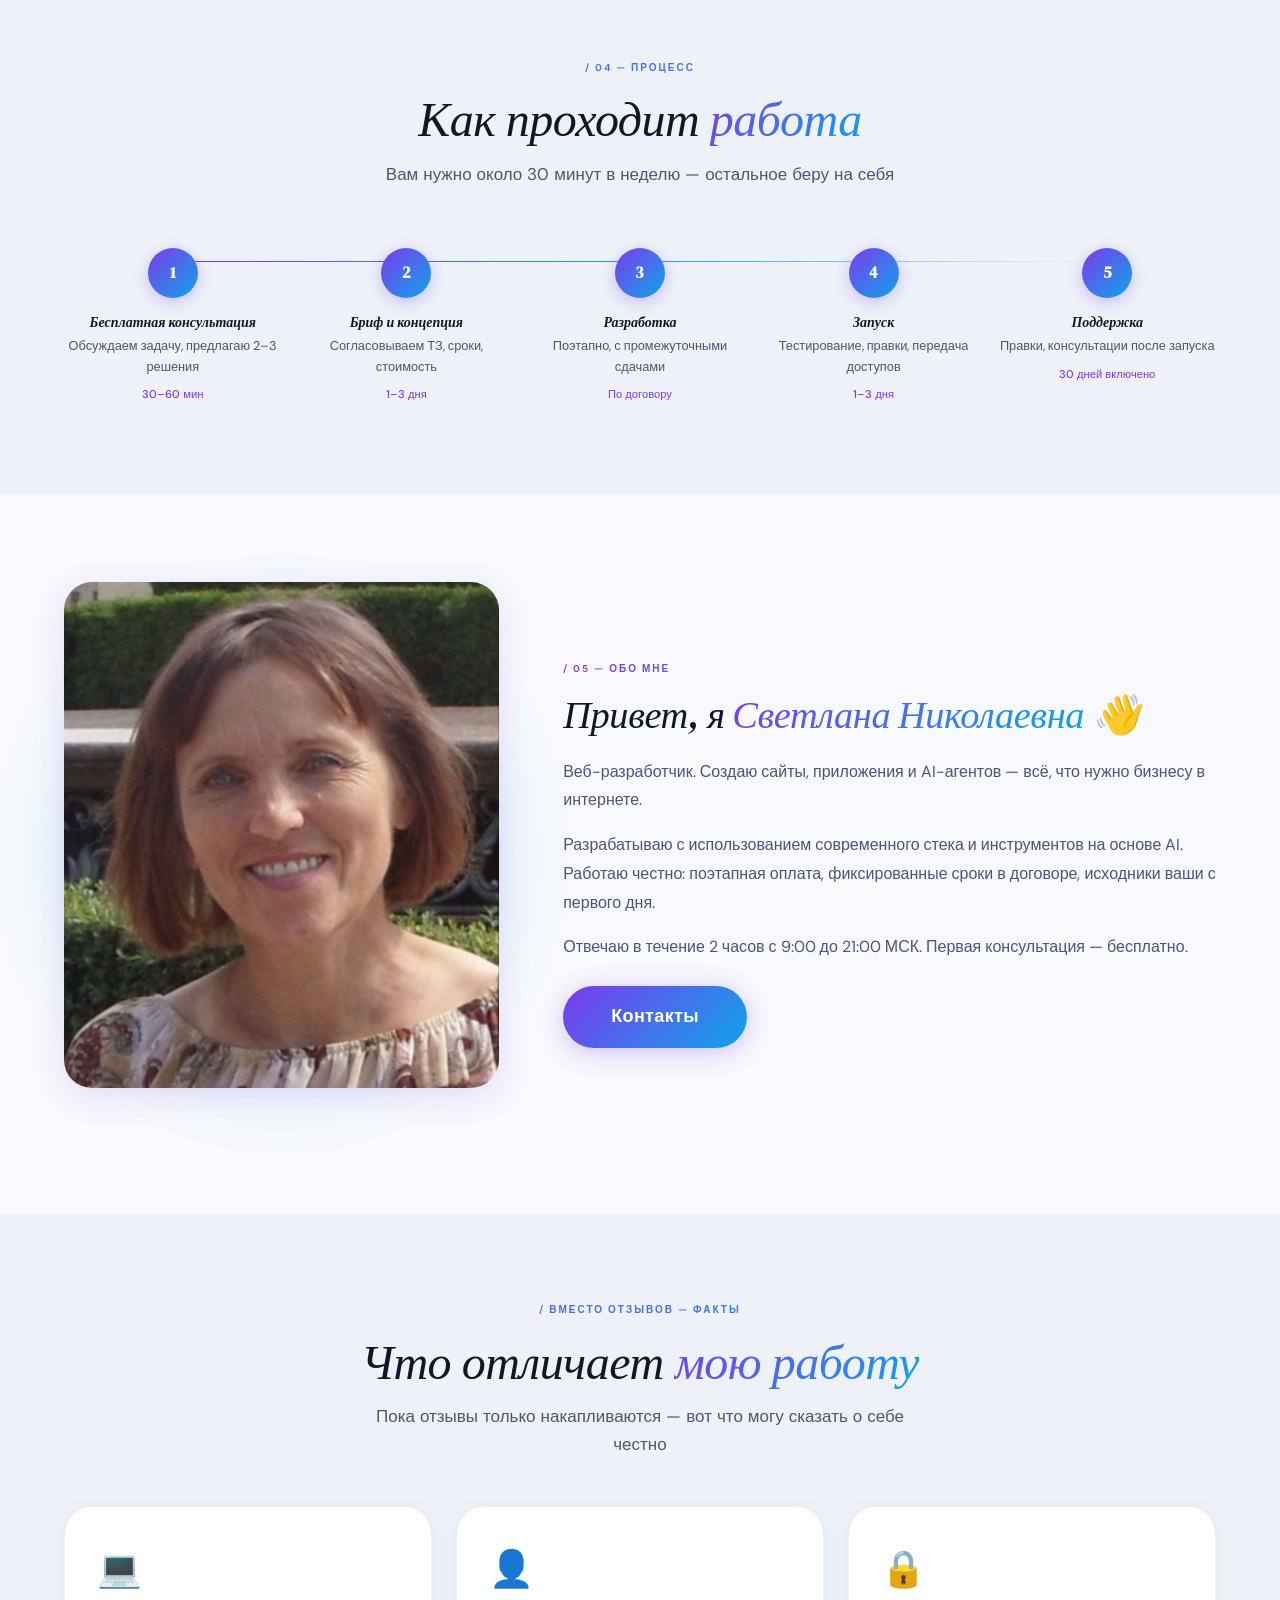
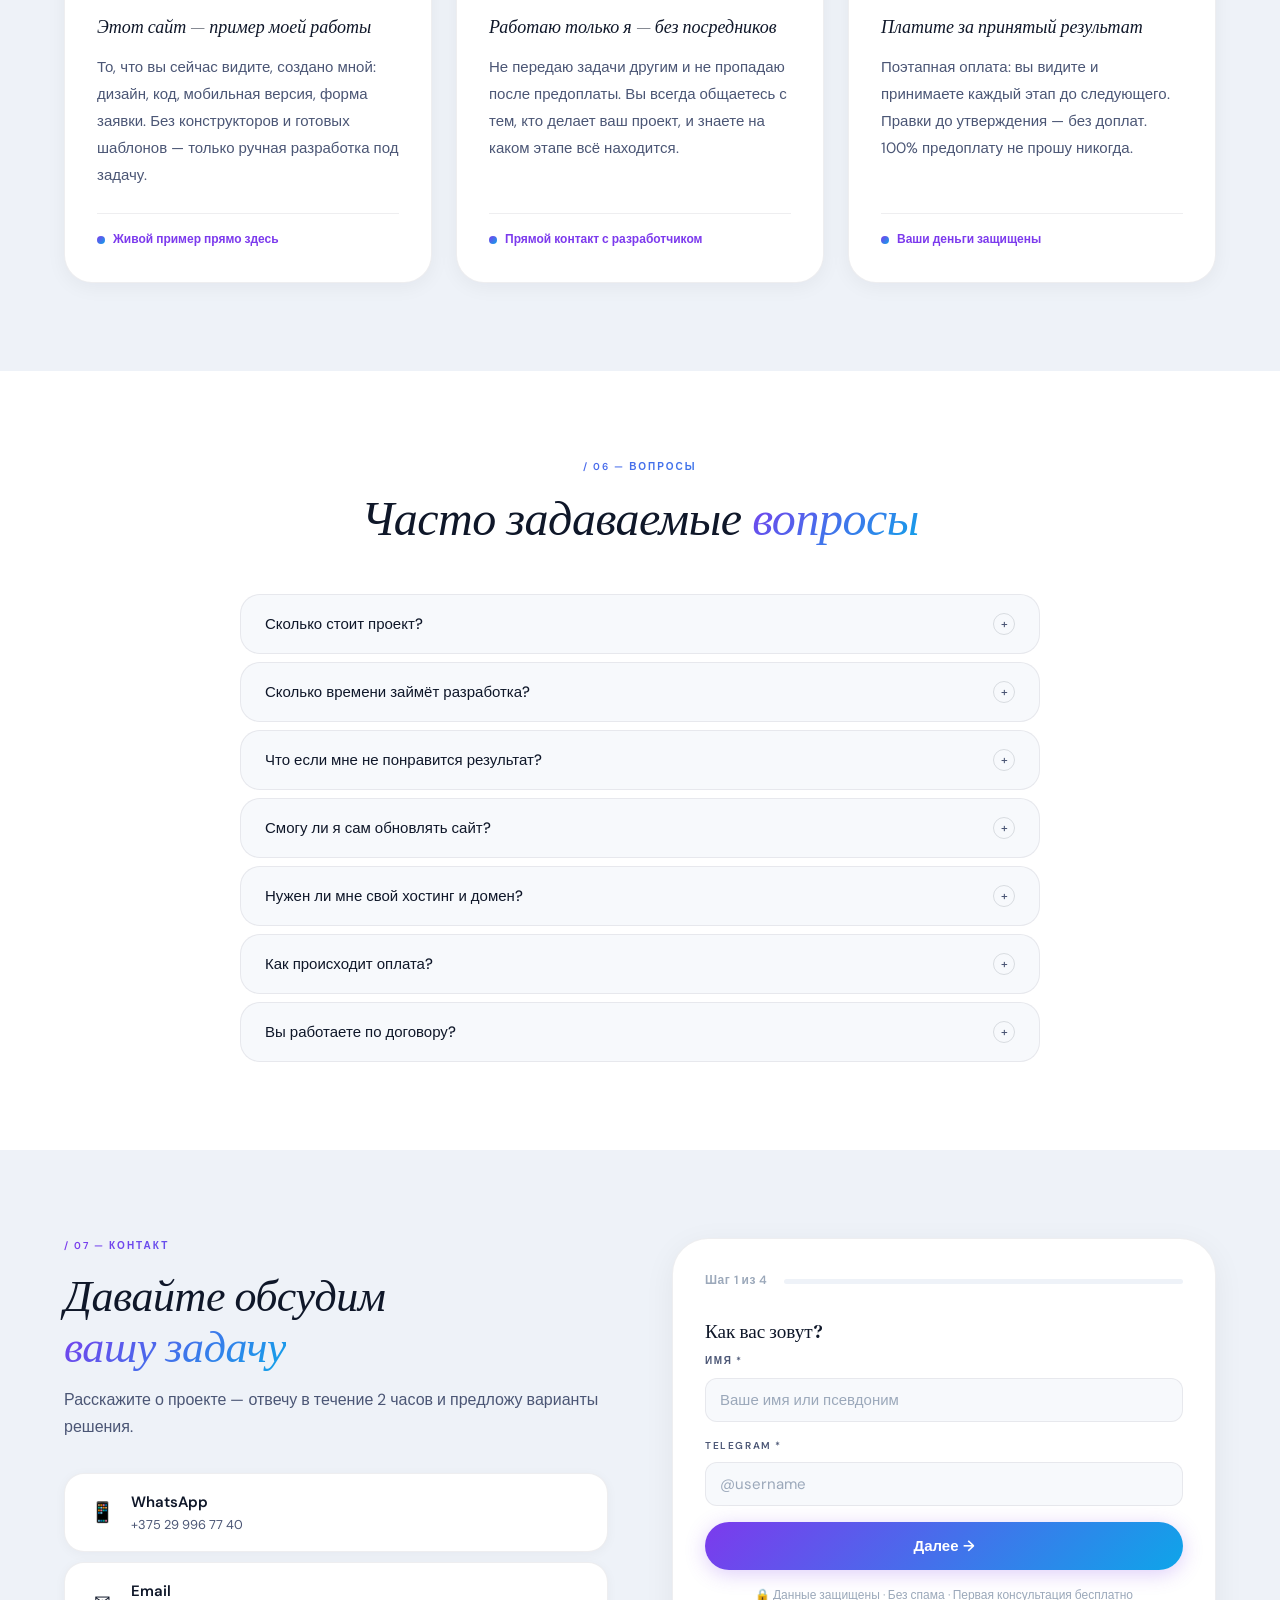
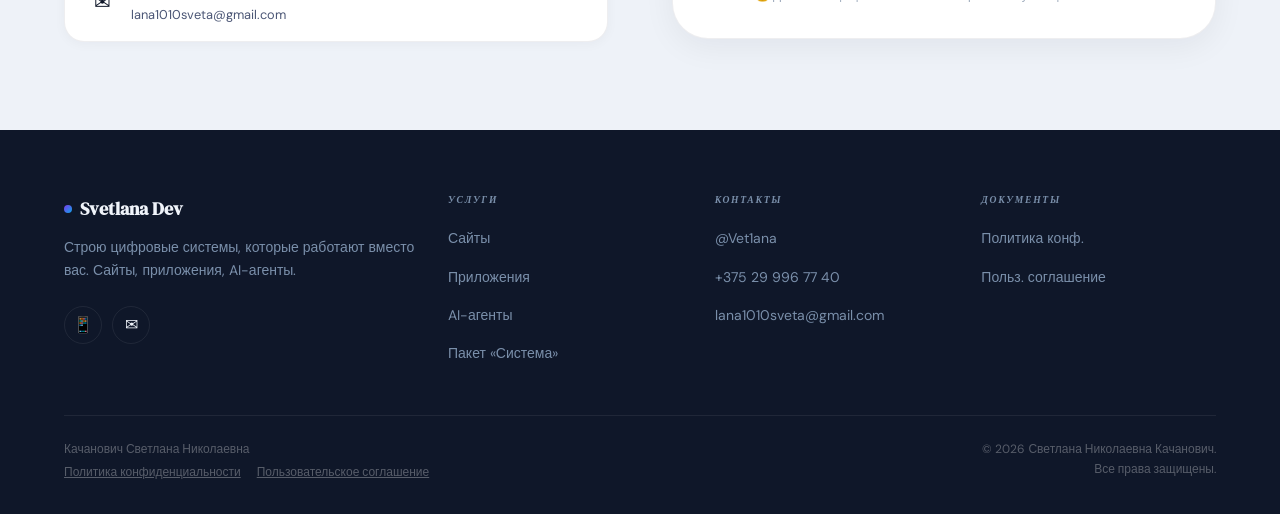
==== commit f3113d15: "portfolio: карточка «Конструктор резюме» (живой проект + ссылка на демо) Co-Authored-By: Claude Opus" ====
--- a/thoughts/shared/index.html
+++ b/thoughts/shared/index.html
@@ -651,12 +651,15 @@
         </div>
       </div>
       <div class="pc rv d1" data-t="app">
-        <div class="pp"><svg width="48" height="48" viewBox="0 0 24 24" fill="none" stroke="currentColor" stroke-width="1"><path d="M14 2H6a2 2 0 0 0-2 2v16a2 2 0 0 0 2 2h12a2 2 0 0 0 2-2V8z"/><polyline points="14 2 14 8 20 8"/><line x1="16" y1="13" x2="8" y2="13"/><line x1="16" y1="17" x2="8" y2="17"/><polyline points="10 9 9 9 8 9"/></svg></div>
+        <div class="pp" style="background:linear-gradient(160deg,#10b981 0%,#06b6d4 100%);flex-direction:column;gap:.6rem;color:#fff">
+          <svg width="44" height="44" viewBox="0 0 24 24" fill="none" stroke="currentColor" stroke-width="1.2"><path d="M14 2H6a2 2 0 0 0-2 2v16a2 2 0 0 0 2 2h12a2 2 0 0 0 2-2V8z"/><polyline points="14 2 14 8 20 8"/><line x1="16" y1="13" x2="8" y2="13"/><line x1="16" y1="17" x2="8" y2="17"/><polyline points="10 9 9 9 8 9"/></svg>
+          <span style="font-size:.68rem;letter-spacing:.14em;text-transform:uppercase;opacity:.95">3 макета · ATS · PDF</span>
+        </div>
         <div class="p-tag"><span class="tag t-app">Приложение</span></div>
         <div class="pov">
-          <h3 class="p-title">Resume Builder</h3>
-          <p class="p-meta">Инструмент · Элегантный шаблон резюме с инфографикой</p>
-          <p class="p-res" style="color:#F59E0B">⏳ В разработке</p>
+          <h3 class="p-title">Конструктор резюме</h3>
+          <p class="p-meta">Инструмент · 3 макета (вкл. ATS) · экспорт в PDF</p>
+          <p class="p-res">✓ Живой проект · <a href="https://rezume-online.vercel.app" target="_blank" rel="noopener" style="color:#34d399;font-weight:700">открыть демо →</a></p>
         </div>
       </div>
       <div class="pc rv d2" data-t="ph" style="opacity:.35;border-style:dashed;pointer-events:none">
